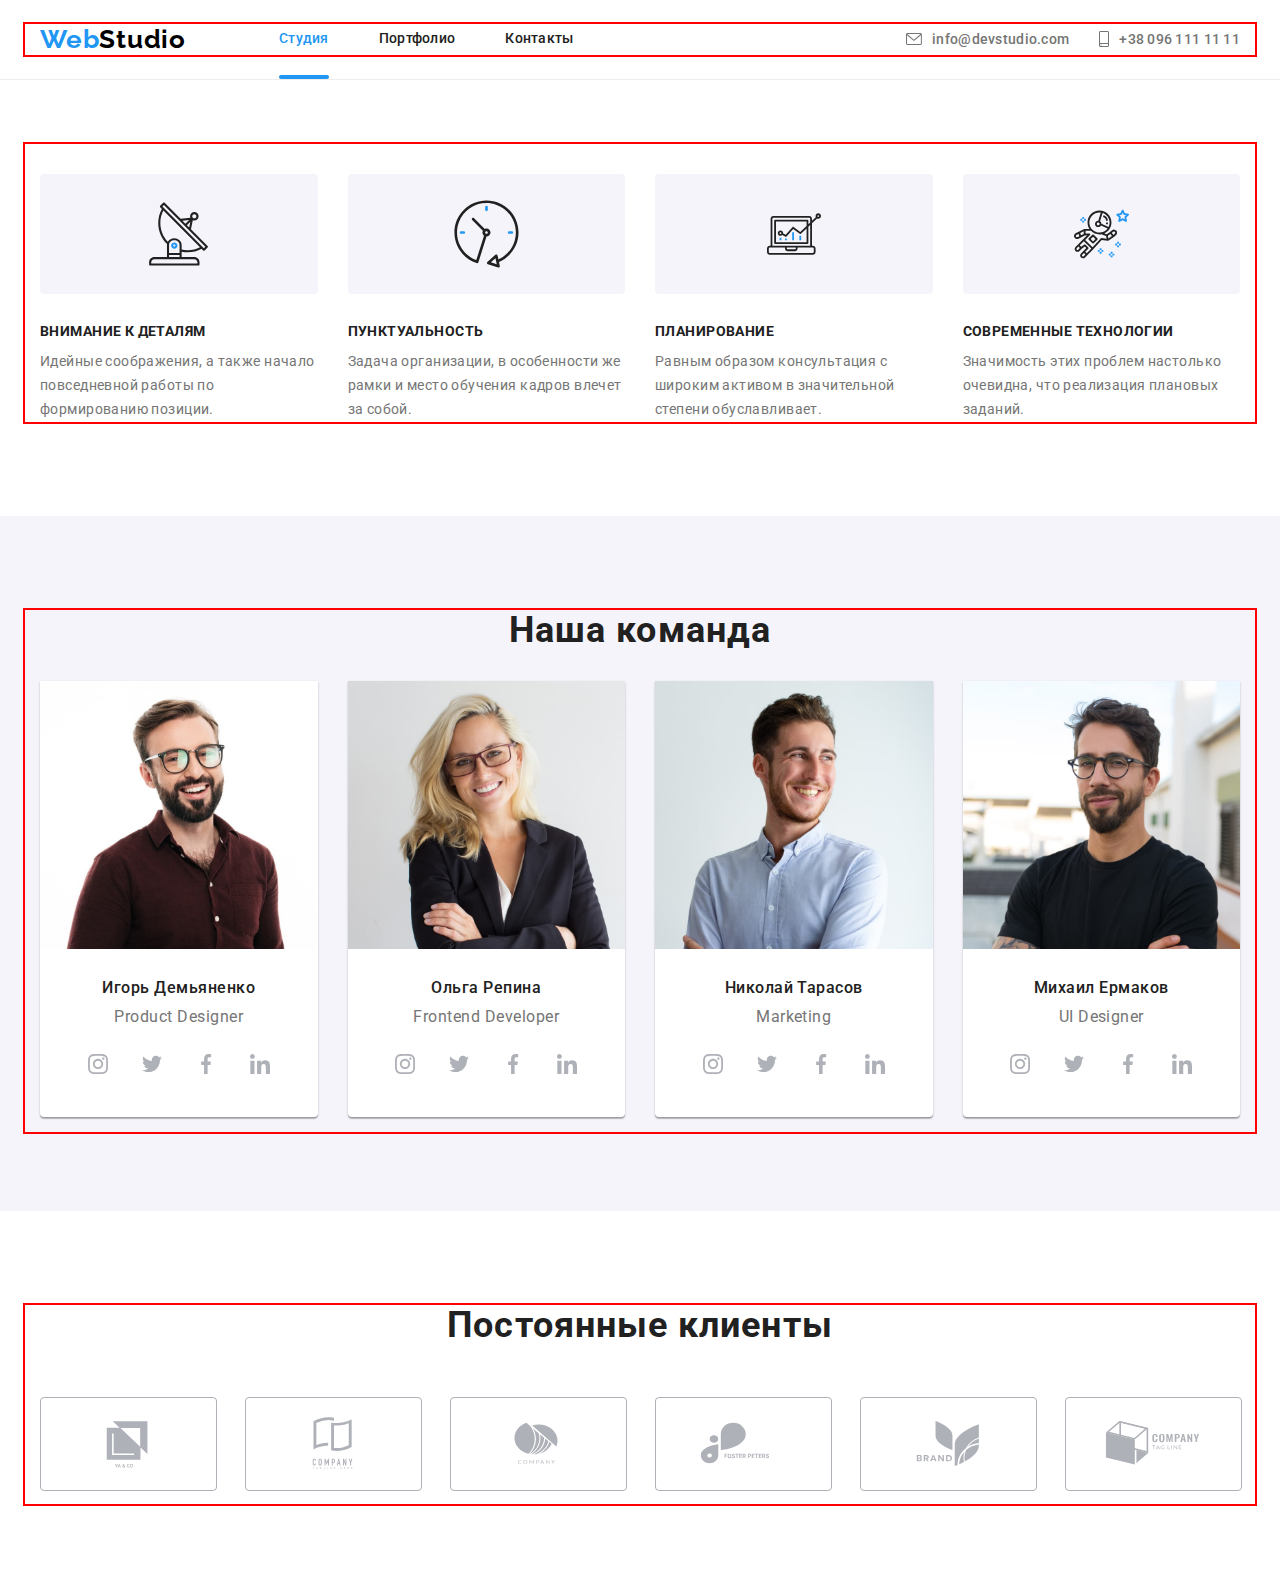
==== index.html @ 5319d410 "portfolio" ====
<!DOCTYPE html>
<html lang="ru">
  <head>
    <meta charset="UTF-8" />
    <meta http-equiv="X-UA-Compatible" content="IE=edge" />
    <meta name="viewport" content="width=device-width, initial-scale=1.0" />
    <title>WebStudio</title>
    <link rel="preconnect" href="https://fonts.googleapis.com" />
    <link rel="preconnect" href="https://fonts.gstatic.com" crossorigin />
    <link
      href="https://fonts.googleapis.com/css2?family=Roboto:wght@400;500;700;900&display=swap"
      rel="stylesheet"
    />
    <link
      href="https://fonts.googleapis.com/css2?family=Raleway:wght@700&display=swap"
      rel="stylesheet"
    />
    <link
      rel="stylesheet"
      href="https://cdnjs.cloudflare.com/ajax/libs/modern-normalize/1.1.0/modern-normalize.min.css"
      integrity="sha512-wpPYUAdjBVSE4KJnH1VR1HeZfpl1ub8YT/NKx4PuQ5NmX2tKuGu6U/JRp5y+Y8XG2tV+wKQpNHVUX03MfMFn9Q=="
      crossorigin="anonymous"
      referrerpolicy="no-referrer"
    />
    <link rel="stylesheet" href="./css/main.min.css" />
  </head>
  <body>
    <!-- - - - - - - - - - H E A D E R - - - - - - - - - - -->
    <header class="page-header">
      <div class="container page-header__wrap">
        <a href="" class="link logo page-header__logo">
          Web<span class="page-header__logo--second-color">Studio</span>
        </a>
        <button class="page-header__button" type="button">Open</button>

        <nav class="navigation">
          <ul class="list navigation__list">
            <li class="navigation__list-item">
              <a class="link navigation__link link--current" href="#">Студия</a>
            </li>
            <li class="navigation__list-item">
              <a class="link navigation__link" href="./portfolio.html"
                >Портфолио</a
              >
            </li>
            <li class="navigation__list-item">
              <a class="link navigation__link" href="">Контакты</a>
            </li>
          </ul>
        </nav>

        <ul class="list contact__list">
          <li class="contact__item">
            <a class="link contact__link" href="mailto:info@devstudio.com">
              <svg class="contact__icon" width="16" height="12">
                <use href="./images/icons.svg#envelope-hover"></use>
              </svg>
              info@devstudio.com</a
            >
          </li>
          <li class="contact__item">
            <a class="link contact__link" href="tel:+380961111111">
              <svg class="contact__icon" width="10" height="16">
                <use href="./images/icons.svg#smartphone"></use>
              </svg>
              +38 096 111 11 11</a
            >
          </li>
        </ul>
      </div>
    </header>

    <main>
      <!-- Герой -->

      <!-- <section class="section hero">
        <div class="container">
          <h1 class="hero__tittle">
            Эффективные решения <br />
            для вашего бизнеса
          </h1>
          <button class="hero__button" type="button" data-modal-open>
            Заказать услугу
          </button>
        </div>
      </section> -->

      <!-- - - - - - - - - - M A I N  C O N T E N T - - - - - - - - -->

      <!-- Ценности -->
      <section class="section values">
        <div class="container">
          <h2 class="visually-hidden">Наши ценности</h2>
          <ul class="list values__list">
            <li class="values__item">
              <div class="values__icon-container">
                <svg width="63" height="70">
                  <use href="./images/icons.svg#antenna"></use>
                </svg>
              </div>
              <h3 class="values__item-tittle">Внимание к деталям</h3>
              <p class="values__text">
                Идейные соображения, а также начало повседневной работы по
                формированию позиции.
              </p>
            </li>
            <li class="values__item">
              <div class="values__icon-container">
                <svg width="67" height="70">
                  <use href="./images/icons.svg#clock"></use>
                </svg>
              </div>
              <h3 class="values__item-tittle">Пунктуальность</h3>
              <p class="values__text">
                Задача организации, в особенности же рамки и место обучения
                кадров влечет за собой.
              </p>
            </li>
            <li class="values__item">
              <div class="values__icon-container">
                <svg width="70" height="54">
                  <use href="./images/icons.svg#diagram"></use>
                </svg>
              </div>
              <h3 class="values__item-tittle">Планирование</h3>
              <p class="values__text">
                Равным образом консультация с широким активом в значительной
                степени обуславливает.
              </p>
            </li>
            <li class="values__item">
              <div class="values__icon-container">
                <svg width="55" height="60">
                  <use href="./images/icons.svg#astronaut"></use>
                </svg>
              </div>
              <h3 class="values__item-tittle">Современные технологии</h3>
              <p class="values__text">
                Значимость этих проблем настолько очевидна, что реализация
                плановых заданий.
              </p>
            </li>
          </ul>
        </div>
      </section>

      <!-- Чем мы занимаемся  -->
      <!-- <section class="section about">
        <div class="container">
          <h2 class="tittle about__tittle">Чем мы занимаемся</h2>
          <ul class="list about__list">
            <li class="about__item">
              <div class="about__thumb">
                <img
                  class="about__img"
                  src="./images/img1.jpg"
                  alt="человек пишет код"
                  width="370"
                  height="294"
                />
                <div class="about__tittle-wrap">
                  <h3 class="about__item-tittle">Десктопные приложения</h3>
                </div>
              </div>
            </li>
            <li class="about__item">
              <div class="about__thumb">
                <img
                  class="about__img"
                  src="./images/img2.jpg"
                  alt="работают над интерфейсом"
                  width="370"
                  height="294"
                />
                <div class="about__tittle-wrap">
                  <h3 class="about__item-tittle">Мобильные приложения</h3>
                </div>
              </div>
            </li>
            <li class="about__item">
              <div class="about__thumb">
                <img
                  class="about__img"
                  src="./images/img3.jpg"
                  alt="изображение палитры цветов"
                  width="370"
                  height="294"
                />
                <div class="about__tittle-wrap">
                  <h3 class="about__item-tittle">Дизайнерские решения</h3>
                </div>
              </div>
            </li>
          </ul>
        </div>
      </section> -->

      <!-- Наша команда -->
      <section class="section team">
        <div class="container">
          <h2 class="tittle team__tittle">Наша команда</h2>
          <ul class="list team__list">
            <li class="team__item">
              <img
                class="team__img img"
                src="./images/img4.jpg"
                alt="фотография мужчины"
                width="270"
                height="260"
              />
              <div class="team__meta-wrap">
                <h3 class="team__item-tittle">Игорь Демьяненко</h3>
                <p class="team__item-text" lang="en">Product Designer</p>
                <ul class="list social-list">
                  <li class="social-list__item">
                    <a href="#" class="social-list__link">
                      <svg
                        class="social-list__team-icon"
                        width="20"
                        height="20"
                      >
                        <use href="./images/icons.svg#instagram"></use>
                      </svg>
                    </a>
                  </li>
                  <li class="social-list__item">
                    <a href="#" class="social-list__link">
                      <svg
                        class="social-list__team-icon"
                        width="20"
                        height="20"
                      >
                        <use href="./images/icons.svg#twitter"></use>
                      </svg>
                    </a>
                  </li>
                  <li class="social-list__item">
                    <a href="#" class="social-list__link">
                      <svg
                        class="social-list__team-icon"
                        width="20"
                        height="20"
                      >
                        <use href="./images/icons.svg#facebook"></use>
                      </svg>
                    </a>
                  </li>
                  <li class="social-list__item">
                    <a href="#" class="social-list__link">
                      <svg
                        class="social-list__team-icon"
                        width="20"
                        height="20"
                      >
                        <use href="./images/icons.svg#linkedin"></use>
                      </svg>
                    </a>
                  </li>
                </ul>
              </div>
            </li>
            <li class="team__item">
              <img
                class="team__img img"
                src="./images/img5.jpg"
                alt="фотография женщины"
                width="270"
                height="260"
              />
              <div class="team__meta-wrap">
                <h3 class="team__item-tittle">Ольга Репина</h3>
                <p class="team__item-text" lang="en">Frontend Developer</p>
                <ul class="list social-list">
                  <li class="social-list__item">
                    <a href="#" class="social-list__link">
                      <svg
                        class="social-list__team-icon"
                        width="20"
                        height="20"
                      >
                        <use href="./images/icons.svg#instagram"></use>
                      </svg>
                    </a>
                  </li>
                  <li class="social-list__item">
                    <a href="#" class="social-list__link">
                      <svg
                        class="social-list__team-icon"
                        width="20"
                        height="20"
                      >
                        <use href="./images/icons.svg#twitter"></use>
                      </svg>
                    </a>
                  </li>
                  <li class="social-list__item">
                    <a href="#" class="social-list__link">
                      <svg
                        class="social-list__team-icon"
                        width="20"
                        height="20"
                      >
                        <use href="./images/icons.svg#facebook"></use>
                      </svg>
                    </a>
                  </li>
                  <li class="social-list__item">
                    <a href="#" class="social-list__link">
                      <svg
                        class="social-list__team-icon"
                        width="20"
                        height="20"
                      >
                        <use href="./images/icons.svg#linkedin"></use>
                      </svg>
                    </a>
                  </li>
                </ul>
              </div>
            </li>
            <li class="team__item">
              <img
                class="team__img img"
                src="./images/img6.jpg"
                alt="фотография мужчины"
                width="270"
                height="260"
              />
              <div class="team__meta-wrap">
                <h3 class="team__item-tittle">Николай Тарасов</h3>
                <p class="team__item-text" lang="en">Marketing</p>
                <ul class="list social-list">
                  <li class="social-list__item">
                    <a href="#" class="social-list__link">
                      <svg
                        class="social-list__team-icon"
                        width="20"
                        height="20"
                      >
                        <use href="./images/icons.svg#instagram"></use>
                      </svg>
                    </a>
                  </li>
                  <li class="social-list__item">
                    <a href="#" class="social-list__link">
                      <svg
                        class="social-list__team-icon"
                        width="20"
                        height="20"
                      >
                        <use href="./images/icons.svg#twitter"></use>
                      </svg>
                    </a>
                  </li>
                  <li class="social-list__item">
                    <a href="#" class="social-list__link">
                      <svg
                        class="social-list__team-icon"
                        width="20"
                        height="20"
                      >
                        <use href="./images/icons.svg#facebook"></use>
                      </svg>
                    </a>
                  </li>
                  <li class="social-list__item">
                    <a href="#" class="social-list__link">
                      <svg
                        class="social-list__team-icon"
                        width="20"
                        height="20"
                      >
                        <use href="./images/icons.svg#linkedin"></use>
                      </svg>
                    </a>
                  </li>
                </ul>
              </div>
            </li>
            <li class="team__item">
              <img
                class="team__img img"
                src="./images/img7.jpg"
                alt="фотография мужчины"
                width="270"
                height="260"
              />
              <div class="team__meta-wrap">
                <h3 class="team__item-tittle">Михаил Ермаков</h3>
                <p class="team__item-text" lang="en">UI Designer</p>
                <ul class="list social-list">
                  <li class="social-list__item">
                    <a href="#" class="social-list__link">
                      <svg
                        class="social-list__team-icon"
                        width="20"
                        height="20"
                      >
                        <use href="./images/icons.svg#instagram"></use>
                      </svg>
                    </a>
                  </li>
                  <li class="social-list__item">
                    <a href="#" class="social-list__link">
                      <svg
                        class="social-list__team-icon"
                        width="20"
                        height="20"
                      >
                        <use href="./images/icons.svg#twitter"></use>
                      </svg>
                    </a>
                  </li>
                  <li class="social-list__item">
                    <a href="#" class="social-list__link">
                      <svg
                        class="social-list__team-icon"
                        width="20"
                        height="20"
                      >
                        <use href="./images/icons.svg#facebook"></use>
                      </svg>
                    </a>
                  </li>
                  <li class="social-list__item">
                    <a href="#" class="social-list__link">
                      <svg
                        class="social-list__team-icon"
                        width="20"
                        height="20"
                      >
                        <use href="./images/icons.svg#linkedin"></use>
                      </svg>
                    </a>
                  </li>
                </ul>
              </div>
            </li>
          </ul>
        </div>
      </section>

      <!-- Наши клиенты  -->
      <section class="section clients">
        <div class="container">
          <h2 class="tittle clients__tittle">Постоянные клиенты</h2>
          <ul class="list clients__list">
            <li class="clients__item">
              <a href="#" class="clients__link">
                <svg width="106" height="60">
                  <use href="./images/icons.svg#client1"></use>
                </svg>
              </a>
            </li>
            <li class="clients__item">
              <a href="#" class="clients__link">
                <svg width="106" height="60">
                  <use href="./images/icons.svg#client2"></use>
                </svg>
              </a>
            </li>
            <li class="clients__item">
              <a href="#" class="clients__link">
                <svg width="106" height="60">
                  <use href="./images/icons.svg#client3"></use>
                </svg>
              </a>
            </li>
            <li class="clients__item">
              <a href="#" class="clients__link">
                <svg width="106" height="60">
                  <use href="./images/icons.svg#client4"></use>
                </svg>
              </a>
            </li>
            <li class="clients__item">
              <a href="#" class="clients__link">
                <svg width="106" height="60">
                  <use href="./images/icons.svg#client5"></use>
                </svg>
              </a>
            </li>
            <li class="clients__item">
              <a href="#" class="clients__link">
                <svg width="106" height="60">
                  <use href="./images/icons.svg#client6"></use>
                </svg>
              </a>
            </li>
          </ul>
        </div>
      </section>
    </main>
    <!-- - - - - - - - - - F O O T E R - - - - - - - - - - -->
    <!-- <footer class="page-footer">
      <div class="container address-social__wrap">
        <div>
          <a class="link logo page-footer__logo" href="">
            Web<span class="page-footer__logo--second-color">Studio</span></a
          >
          <address class="address">
            <ul class="list">
              <li class="address__map address__item">
                <a
                  class="link address__link"
                  href="https://goo.gl/maps/CRVdqRHMDYzXewq58"
                  target="_blank"
                  rel="noopener noreferrer"
                >
                  г. Киев, пр-т Леси Украинки, 26</a
                >
              </li>
              <li class="address__contact address__item">
                <a class="link address__link" href="mailto:info@devstudio.com"
                  >info@devstudio.com</a
                >
              </li>
              <li class="address__contact address__item">
                <a class="link address__link" href="tel:+380961111111"
                  >+38 096 111 11 11</a
                >
              </li>
            </ul>
          </address>
        </div>

        <div class="social social__wrap">
          <h2 class="social__tittle">присоединяйтесь</h2>
          <ul class="list social-list">
            <li class="social-list__item">
              <a
                href="#"
                class="social-list__link social__link--footer-bg-color"
              >
                <svg class="social-list__footer-icon" width="20" height="20">
                  <use href="./images/icons.svg#instagram"></use>
                </svg>
              </a>
            </li>
            <li class="social-list__item">
              <a
                href="#"
                class="social-list__link social__link--footer-bg-color"
              >
                <svg class="social-list__footer-icon" width="20" height="20">
                  <use href="./images/icons.svg#twitter"></use>
                </svg>
              </a>
            </li>
            <li class="social-list__item">
              <a
                href="#"
                class="social-list__link social__link--footer-bg-color"
              >
                <svg class="social-list__footer-icon" width="20" height="20">
                  <use href="./images/icons.svg#facebook"></use>
                </svg>
              </a>
            </li>
            <li class="social-list__item">
              <a
                href="#"
                class="social-list__link social__link--footer-bg-color"
              >
                <svg class="social-list__footer-icon" width="20" height="20">
                  <use href="./images/icons.svg#linkedin"></use>
                </svg>
              </a>
            </li>
          </ul>
        </div>
        <div class="newsletter">
          <p class="newsletter__text">Подпишитесь на рассылку</p>
          <form action="#">
            <div class="newsletter__wrap">
              <input
                type="text"
                class="newsletter__input"
                name="footer-email"
                placeholder="E-mail"
              />
              <div class="newsletter__link-container">
                <a href="" class="link newsletter__link">
                  Подписаться
                  <svg class="newsletter__icon" width="24" height="24">
                    <use href="./images/icons.svg#icon-send"></use>
                  </svg>
                </a>
              </div>
            </div>
          </form>
        </div>
      </div>
    </footer> -->

    <!-- - - - - - - - - M O D A L - - - - - - - -->

    <div class="backdrop is-hidden" data-modal>
      <div class="modal">
        <button type="button" class="modal__close-button" data-modal-close>
          <svg class="modal__close-icon" width="11" height="11">
            <use href="./images/icons.svg#button-modal"></use>
          </svg>
        </button>
        <p class="modal__tittle">Оставьте свои данные, мы вам перезвоним</p>
        <form action="#">
          <div class="modal__field-wrap">
            <label for="user-name" class="modal__label">Имя</label>
            <div class="modal__input-wrap">
              <input
                type="text"
                class="modal__input"
                name="user-name"
                id="user-name"
                autofocus
              />
              <svg class="modal__input-icon" width="12" height="12">
                <use href="./images/icons.svg#modal-person"></use>
              </svg>
            </div>
          </div>
          <div class="modal__field-wrap">
            <label for="user-tel" class="modal__label">Телефон</label>
            <div class="modal__input-wrap">
              <input
                type="tel"
                class="modal__input"
                name="user-tel"
                id="user-tel"
                required
              />
              <svg class="modal__input-icon" width="13" height="13">
                <use href="./images/icons.svg#modal-tel"></use>
              </svg>
            </div>
          </div>
          <div class="modal__field-wrap">
            <label for="user-email" class="modal__label">Почта</label>
            <div class="modal__input-wrap">
              <input
                type="email"
                class="modal__input"
                name="user-email"
                id="user-email"
                required
              />
              <svg class="modal__input-icon" width="15" height="12">
                <use href="./images/icons.svg#modal-email"></use>
              </svg>
            </div>
          </div>
          <label for="comments" class="modal__label">Комментарий</label>
          <textarea
            name="comments"
            class="modal__comments"
            placeholder="Введите текст"
            id="comments"
          ></textarea>
          <div class="modal__checkbox-wrap">
            <input
              type="checkbox"
              class="modal__checkbox visually-hidden"
              name="policy"
              id="policy"
            />
            <label for="policy" class="modal__checkbox-text">
              <span class="modal__custom-checkbox">
                <svg class="modal__custom-icon" width="11" height="8">
                  <use href="./images/icons.svg#Vector-2-1"></use>
                </svg>
              </span>
              Соглашаюсь с рассылкой и принимаю&nbsp;
              <a href="" class="modal__policy-link"> Условия договора </a>
            </label>
          </div>
          <button type="submit" class="modal__submit-button">Отправить</button>
        </form>
      </div>
    </div>
    <script src="./js/modal.js"></script>
  </body>
</html>
---- css/main.min.css ----
:root{--title-text-color: #212121;--main-text-color: #757575;--second-text-color: #ffffff;--accent-color: #2196f3}h1,h2,h3,h4,h5,h6,p{margin:0}ul{margin:0;padding:0}body{margin:0;padding:0;color:var(--main-text-color);font-family:"Roboto", sans-serif}.container{padding:0px 15px;margin:0 auto;width:100%;outline:2px solid red}@media screen and (min-width: 480px){.container{width:480px}}@media screen and (min-width: 768px){.container{width:768px}}@media screen and (min-width: 1200px){.container{width:1200px}}.list{list-style:none}.link{text-decoration:none}.section{padding:60px 0}@media screen and (min-width: 1200px){.section{padding:94px 0}}.img{display:block;max-width:100%;height:auto}.visually-hidden{position:absolute;width:1px;height:1px;margin:-1px;border:0;padding:0;white-space:nowrap;clip-path:inset(100%);clip:rect(0 0 0 0);overflow:hidden}.page-header{border-bottom:1px solid #ececec;padding-top:24px;padding-bottom:24px}@media screen and (min-width: 768px){.page-header__logo{margin-right:88px}}@media screen and (min-width: 1200px){.page-header__logo{margin-right:93px}}.page-header__logo--second-color{color:#000000}.navigation{display:none}@media screen and (min-width: 768px){.navigation{display:block}}.navigation__list{display:flex}.page-header__wrap{display:flex;align-items:center;justify-content:space-between}.navigation__link{display:flex;font-style:normal;font-weight:500;font-size:14px;line-height:1.14;letter-spacing:0.02em;color:var(--title-text-color);transition-property:color;transition-duration:250ms;transition-timing-function:cubic-bezier(0.4, 0, 0.2, 1)}.navigation__link:hover,.navigation__link:focus{color:var(--accent-color)}.link--current{position:relative;color:var(--accent-color)}.link--current::after{position:absolute;display:inline-block;content:"";width:100%;height:4px;top:44px;background-color:var(--accent-color);border-radius:2px}.navigation__list-item{margin-right:50px}.navigation__list-item:last-child{margin-right:0}.navigation__list-item:last-child:focus{color:var(--accent-color)}.contact__list{display:none;margin-left:auto}@media screen and (min-width: 768px){.contact__list{display:block}}@media screen and (min-width: 1200px){.contact__list{display:flex}}.contact__link{display:flex;align-items:center;font-style:normal;font-weight:500;font-size:14px;line-height:1.4;letter-spacing:0.02em;color:var(--main-text-color);fill:var(--main-text-color);transition-property:color, fill;transition-duration:250ms;transition-timing-function:cubic-bezier(0.4, 0, 0.2, 1)}.contact__link:hover,.contact__link:focus{fill:var(--accent-color);color:var(--accent-color)}@media screen and (min-width: 768px) and (max-width: 1199px){.contact__item:not(:last-child){margin-bottom:12px}}@media screen and (min-width: 1200px){.contact__item:not(:last-child){margin-right:30px}}.contact__icon{margin-right:10px}@media screen and (min-width: 768px){.page-header__button{display:none}}.hero{height:600px;max-width:1600px;margin:auto;background-image:linear-gradient(0deg, rgba(0,0,0,0.2), rgba(0,0,0,0.2)),url(../images/background.jpg);background-color:#c4c4c4;background-repeat:no-repeat;background-position:center;background-size:cover;padding-top:200px;padding-bottom:200px}.hero__tittle{font-weight:900;font-size:44px;line-height:1.36;text-align:center;letter-spacing:0.06em;text-transform:uppercase;color:var(--second-text-color)}.hero__button{display:block;margin:30px auto 0;padding:10px 32px;min-width:200px;font-family:inherit;font-weight:700;font-size:16px;line-height:1.87;align-items:center;text-align:center;letter-spacing:0.06em;background:#2196f3;color:var(--second-text-color);cursor:pointer;border-radius:4px;border-color:transparent}@media screen and (min-width: 768px){.values__list{margin-top:-30px;margin-left:-30px;display:flex;flex-wrap:wrap}}@media screen and (max-width: 767px){.values__item:not(:last-child){margin-bottom:30px}}@media screen and (min-width: 768px){.values__item{margin-top:30px;margin-left:30px;flex-basis:calc(100% / 2 - 30px)}}@media screen and (min-width: 1200px){.values__item{flex-basis:calc(100% / 4 - 30px)}}.values__icon-container{display:flex;justify-content:center;align-items:center;width:100%;height:120px;margin-bottom:30px;background-color:#f5f4fa;border-radius:4px}.values__item-tittle{margin-bottom:10px;font-weight:700;font-size:14px;line-height:1.14;letter-spacing:0.03em;text-transform:uppercase;color:var(--title-text-color)}.values__text{font-size:14px;line-height:1.71;letter-spacing:0.03em;color:var(--main-text-color)}.about__img{display:block}.about__tittle{margin:0 auto 50px}.about__list{display:flex}.about__list .about__item+.about__item{margin-left:30px}.about__thumb{position:relative}.about__tittle-wrap{position:absolute;width:370px;height:70px;bottom:0;background-color:rgba(47,48,58,0.8)}.about__item-tittle{margin:27px auto;font-weight:700;font-size:14px;line-height:1.14;text-align:center;letter-spacing:0.03em;text-transform:uppercase;color:#ffffff}.team{background:#f5f4fa}.team__tittle{margin:0 auto 30px}@media screen and (min-width: 768px){.team__list{display:flex;flex-wrap:wrap;margin:-15px}}.team__item{border-bottom:1px solid transparent;border-radius:0 0 4px 4px;background:#ffffff;box-shadow:0px 1px 3px rgba(0,0,0,0.12),0px 1px 1px rgba(0,0,0,0.14),0px 2px 1px rgba(0,0,0,0.2)}.team__item img{width:100%}@media screen and (max-width: 767px){.team__item:not(:last-child){margin-bottom:30px}}@media screen and (min-width: 768px){.team__item{flex-basis:calc(100% / 2 - 30px);margin:15px}}@media screen and (min-width: 1200px){.team__item{flex-basis:calc(100% / 4 - 30px)}}.team__img{display:block}.team__item-tittle{margin-bottom:10px;font-weight:500;font-size:16px;line-height:1.18;text-align:center;letter-spacing:0.03em;color:var(--title-text-color)}.team__meta-wrap{padding-top:30px;padding-bottom:30px}.team__item-text{margin-bottom:16px;font-size:16px;line-height:1.18;text-align:center;letter-spacing:0.03em;color:var(--main-text-color)}.social-list__link:hover,.social-list__link:focus{background-color:var(--accent-color);fill:#ffffff}.social-list__team-icon{fill:#afb1b8}.social-list__link:hover .social-list__team-icon,.social-list__link:focus .social-list__team-icon{fill:#ffffff}.clients__tittle{margin:0 auto 50px}.clients__list{display:flex;flex-wrap:wrap;margin:-15px}.clients__item{flex-basis:calc(100% / 2 - 30px);height:92px;margin:15px}@media screen and (min-width: 768px){.clients__item{flex-basis:calc(100% / 3 - 30px)}}@media screen and (min-width: 1200px){.clients__item{flex-basis:calc(100% / 6 - 30px)}}.clients__link{display:flex;justify-content:center;align-items:center;width:100%;height:100%;border:1px solid #afb1b8;border-radius:4px;fill:#afb1b8;transition-property:fill, border-color;transition-duration:250ms;transition-timing-function:cubic-bezier(0.4, 0, 0.2, 1)}.clients__link:hover,.clients__link:focus{border-color:var(--accent-color);fill:var(--accent-color)}.page-footer{padding:60px 0;height:252px;background-color:#2f303a}.page-footer__logo{margin-bottom:30px}.page-footer__logo--second-color{color:var(--second-text-color)}.address{font-style:normal}.address-social__wrap{display:flex;align-items:baseline}.address__link{color:inherit}.address__map{font-weight:normal;font-size:14px;line-height:1.71;letter-spacing:0.03em;color:var(--second-text-color)}.address__contact{font-weight:normal;font-size:14px;line-height:1.71;letter-spacing:0.03em;color:rgba(255,255,255,0.6)}.address__item:not(:last-child){margin-bottom:9px}.social__wrap{margin-left:70px;margin-right:93px}.social__tittle{margin-bottom:20px;font-weight:700;font-size:14px;line-height:1.14;letter-spacing:0.03em;text-transform:uppercase;color:var(--second-text-color)}.social-list__link:hover,.social-list__link:focus{background-color:var(--accent-color)}.social__link--footer-bg-color{background-color:rgba(255,255,255,0.1)}.social-list__footer-icon{fill:#ffffff}.newsletter__text{margin-bottom:20px;font-weight:700;font-size:14px;line-height:1.14;letter-spacing:0.03em;text-transform:uppercase;color:var(--second-text-color)}.newsletter__wrap{display:flex}.newsletter__input{width:358px;height:50px;padding-left:16px;color:var(--second-text-color);border:1px solid rgba(255,255,255,0.3);filter:drop-shadow(0px 4px 4px rgba(0,0,0,0.15));border-radius:4px;background-color:transparent;outline:none}.newsletter__input:focus{border-color:var(--accent-color)}.newsletter__input:focus::placeholder{font-size:16px;line-height:1.25;color:rgba(255,255,255,0.6)}.newsletter__link{display:flex;align-items:center;width:200px;height:50px;padding:10px 28px;margin-left:12px;transition:transform 250ms cubic-bezier(0.4, 0, 0.2, 1);font-weight:bold;font-size:16px;line-height:1.87px;letter-spacing:0.06em;color:var(--second-text-color);background:var(--accent-color);border-radius:4px;border-color:transparent;cursor:pointer}.newsletter__link:hover,.newsletter__link:focus{box-shadow:0px 4px 4px rgba(0,0,0,0.15);border-color:var(--accent-color)}.newsletter__icon{fill:#ffffff;margin-left:10px}.backdrop{position:fixed;top:0;left:0;min-width:100%;min-height:100%;background-color:rgba(0,0,0,0.2);transition:opacity 250ms cubic-bezier(0.4, 0, 0.2, 1),visibility 250ms cubic-bezier(0.4, 0, 0.2, 1)}.modal{position:absolute;left:50%;top:50%;width:528px;min-height:581px;padding:40px;background-color:#ffffff;box-shadow:0px 1px 3px rgba(0,0,0,0.12),0px 1px 1px rgba(0,0,0,0.14),0px 2px 1px rgba(0,0,0,0.2);border-radius:4px;transition:transform 250ms cubic-bezier(0.4, 0, 0.2, 1);transform:translate(-50%, -50%)}.is-hidden{visibility:hidden;opacity:0;pointer-events:none}.backdrop.is-hidden .modal{transform:scale(-0.5);transition:transform 250ms cubic-bezier(0.4, 0, 0.2, 1)}.modal__close-button{position:absolute;top:8px;right:8px;display:flex;align-items:center;justify-content:center;width:30px;height:30px;border:1px solid rgba(0,0,0,0.1);border-radius:50%;background-color:transparent;cursor:pointer;transition-property:fill;transition-duration:250ms;transition-timing-function:cubic-bezier(0.4, 0, 0.2, 1)}.modal__close-button:hover .modal__close-icon,.modal__close-button:focus .modal__close-icon{fill:var(--accent-color)}.modal__tittle{margin-bottom:12px;font-weight:700;font-size:20px;line-height:1.15;text-align:center;letter-spacing:0.03em;color:var(--title-text-color)}.modal__field-wrap{margin-bottom:10px}.modal__input{width:100%;height:40px;padding:0 10px 0 42px;border:1px solid rgba(33,33,33,0.2);border-radius:4px;font-size:12px;line-height:1.16;letter-spacing:0.01em;color:var(--main-text-color);outline:none;transition:border-color 250ms cubic-bezier(0.4, 0, 0.2, 1)}.modal__input:focus{border-color:var(--accent-color)}.modal__input:focus+.modal__input-icon{fill:var(--accent-color)}.modal__input-wrap{position:relative}.modal__label{display:block;margin-bottom:4px;font-size:12px;line-height:1.16;letter-spacing:0.01em;color:var(--main-text-color)}.modal__input-icon{position:absolute;display:block;top:50%;left:15px;transform:translateY(-50%);transition:fill 250ms cubic-bezier(0.4, 0, 0.2, 1)}.modal__comments{height:120px;width:100%;margin-bottom:10px;padding:12px 16px;border:1px solid rgba(33,33,33,0.2);border-radius:4px;resize:none;outline:none;transition:border-color 250ms cubic-bezier(0.4, 0, 0.2, 1)}.modal__comments:focus{border-color:var(--accent-color)}.modal__comments::placeholder{font-size:12px;line-height:1.16;letter-spacing:0.01em;color:rgba(117,117,117,0.5)}.modal__checkbox-wrap{display:flex;align-items:center;justify-content:center}.modal__checkbox:focus+.modal__checkbox-text .modal__custom-checkbox{border-color:var(--accent-color)}.modal__custom-checkbox{display:flex;align-items:center;justify-content:center;margin-right:8px;width:16px;height:15px;border:2px solid var(--title-text-color);border-radius:2px}.modal__custom-icon{fill:var(--second-text-color)}.modal__checkbox-text{display:flex;align-items:center;justify-content:center;font-size:14px;line-height:1.71px;letter-spacing:0.03em;color:var(--main-text-color)}.modal__checkbox:checked+.modal__checkbox-text .modal__custom-checkbox{background-color:var(--accent-color);border:none}.modal__policy-link{cursor:pointer;color:var(--accent-color)}.modal__submit-button{display:block;width:200px;height:50px;padding:0 10px;margin:30px auto 0;font-weight:700;font-size:16px;line-height:1.87;text-align:center;letter-spacing:0.06em;color:var(--second-text-color);background:var(--accent-color);border-color:transparent;cursor:pointer;border-radius:4px;transition:background-color 250ms cubic-bezier(0.4, 0, 0.2, 1),box-shadow 250ms cubic-bezier(0.4, 0, 0.2, 1)}.modal__submit-button:hover,.modal__submit-button:focus{box-shadow:0px 4px 4px rgba(0,0,0,0.15)}.filter{display:flex;justify-content:center}.filter .filter__item+.filter__item{margin-left:8px}.filter__position{margin-bottom:50px}.filter__button{padding:6px 22px;font-family:inherit;font-weight:500;font-size:16px;line-height:1.62;text-align:center;letter-spacing:0.03em;background-color:#f5f4fa;cursor:pointer;border:transparent;border-radius:4px;transition-property:color, background-color, box-shadow;transition-duration:250ms;transition-timing-function:cubic-bezier(0.4, 0, 0.2, 1)}.filter__button:hover,.filter__button:focus{color:#ffffff;background-color:var(--accent-color);box-shadow:0px 3px 1px rgba(0,0,0,0.1),0px 1px 2px rgba(0,0,0,0.08),0px 2px 2px rgba(0,0,0,0.12)}@media screen and (min-width: 768px){.portfolio{display:flex;flex-wrap:wrap;margin:-15px}}.portfolio__link{display:block;transition-property:box-shadow;transition-duration:250ms;transition-timing-function:cubic-bezier(0.4, 0, 0.2, 1)}.portfolio__link:hover,.portfolio__link:focus{box-shadow:0px 1px 1px rgba(0,0,0,0.12),0px 4px 4px rgba(0,0,0,0.06),1px 4px 6px rgba(0,0,0,0.16)}@media screen and (max-width: 767px){.portfolio__link img{width:100%}}@media screen and (min-width: 768px){.portfolio__link{display:flex;flex-direction:column;height:100%}}.portfolio__thumb{position:relative;overflow:hidden}@media screen and (min-width: 768px){.portfolio__thumb{flex-grow:1}}.portfolio__item{display:flex;justify-content:center}@media screen and (max-width: 767px){.portfolio__item:not(:last-child){margin-bottom:30px}}@media screen and (min-width: 768px){.portfolio__item{flex-basis:calc(100% / 2 - 30px);margin:15px}}@media screen and (min-width: 1200px){.portfolio__item{flex-basis:calc(100% / 3 - 30px)}}.portfolio__overlay{position:absolute;padding:63px 24px;width:370px;height:294px;top:0;left:0;background-color:rgba(33,150,243,0.9);font-size:18px;line-height:1.56;letter-spacing:0.03em;color:#ffffff;transition-property:opacity, transform;transition-duration:250ms;transition-timing-function:cubic-bezier(0.4, 0, 0.2, 1);transform:translateY(100%);opacity:0}.portfolio__link:hover .portfolio__overlay,.portfolio__link:focus .portfolio__overlay{transform:translateY(0);opacity:1;transition:transform 250ms cubic-bezier(0.4, 0, 0.2, 1)}.portfolio__img{display:block}.portfolio__tittle{margin-bottom:4px;font-weight:700;font-size:18px;line-height:2;letter-spacing:0.06em;color:var(--title-text-color)}.portfolio__text{font-size:16px;line-height:1.87;letter-spacing:0.03em;color:var(--main-text-color)}.portfolio__meta{padding:20px 24px;width:100%;border-right:1px solid #eeeeee;border-bottom:1px solid #eeeeee;border-left:1px solid #eeeeee}.logo{display:block;font-family:Raleway;font-style:normal;font-weight:700;font-size:26px;line-height:1.19;letter-spacing:0.03em;color:var(--accent-color)}.tittle{display:block;font-weight:700;font-size:28px;line-height:33px;text-align:center;letter-spacing:0.03em;color:var(--title-text-color)}@media screen and (min-width: 1200px){.tittle{font-size:36px;line-height:1.16}}.social-list{display:flex;justify-content:center}.social-list__item{width:44px;height:44px}.social-list__item+.social-list__item{margin-left:10px}.social-list__link{display:flex;justify-content:center;align-items:center;width:100%;height:100%;border-radius:50%;transition-property:background-color, color;transition-duration:250ms;transition-timing-function:cubic-bezier(0.4, 0, 0.2, 1)}
/*# sourceMappingURL=main.min.css.map */
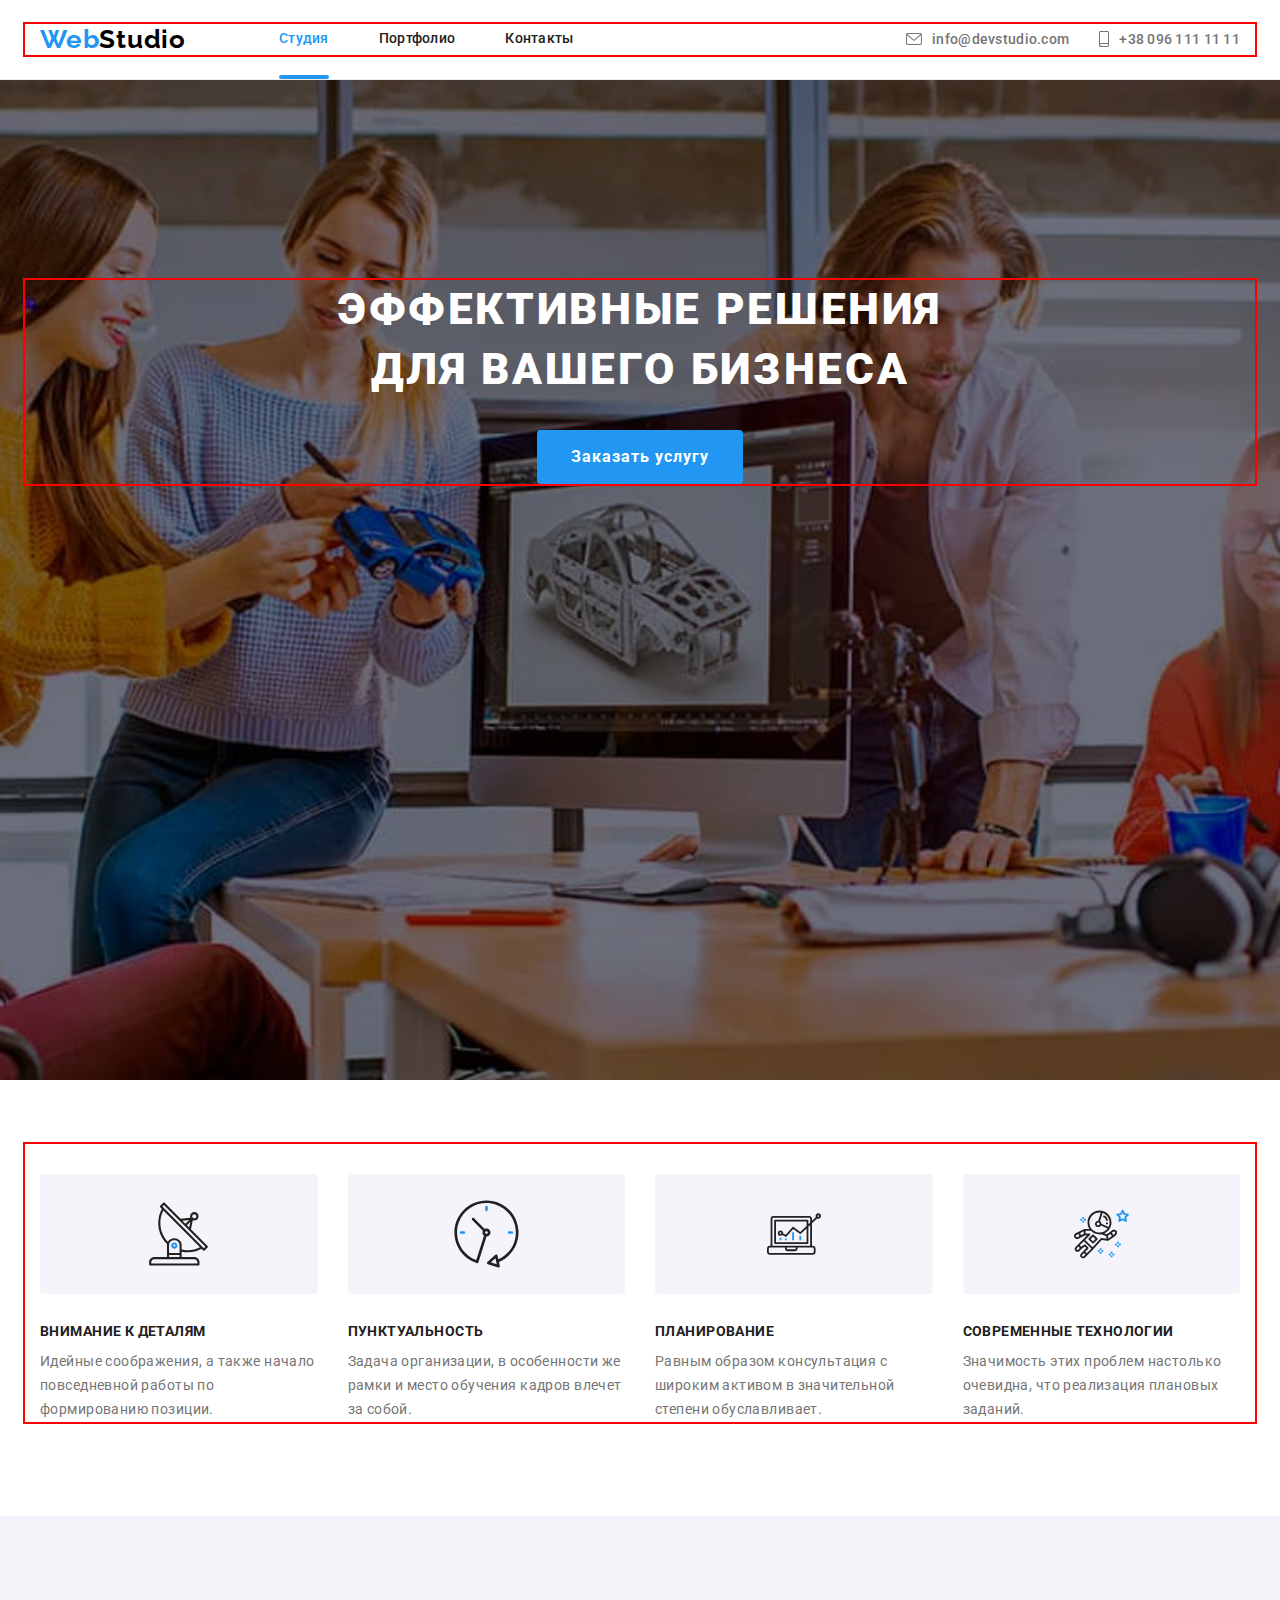
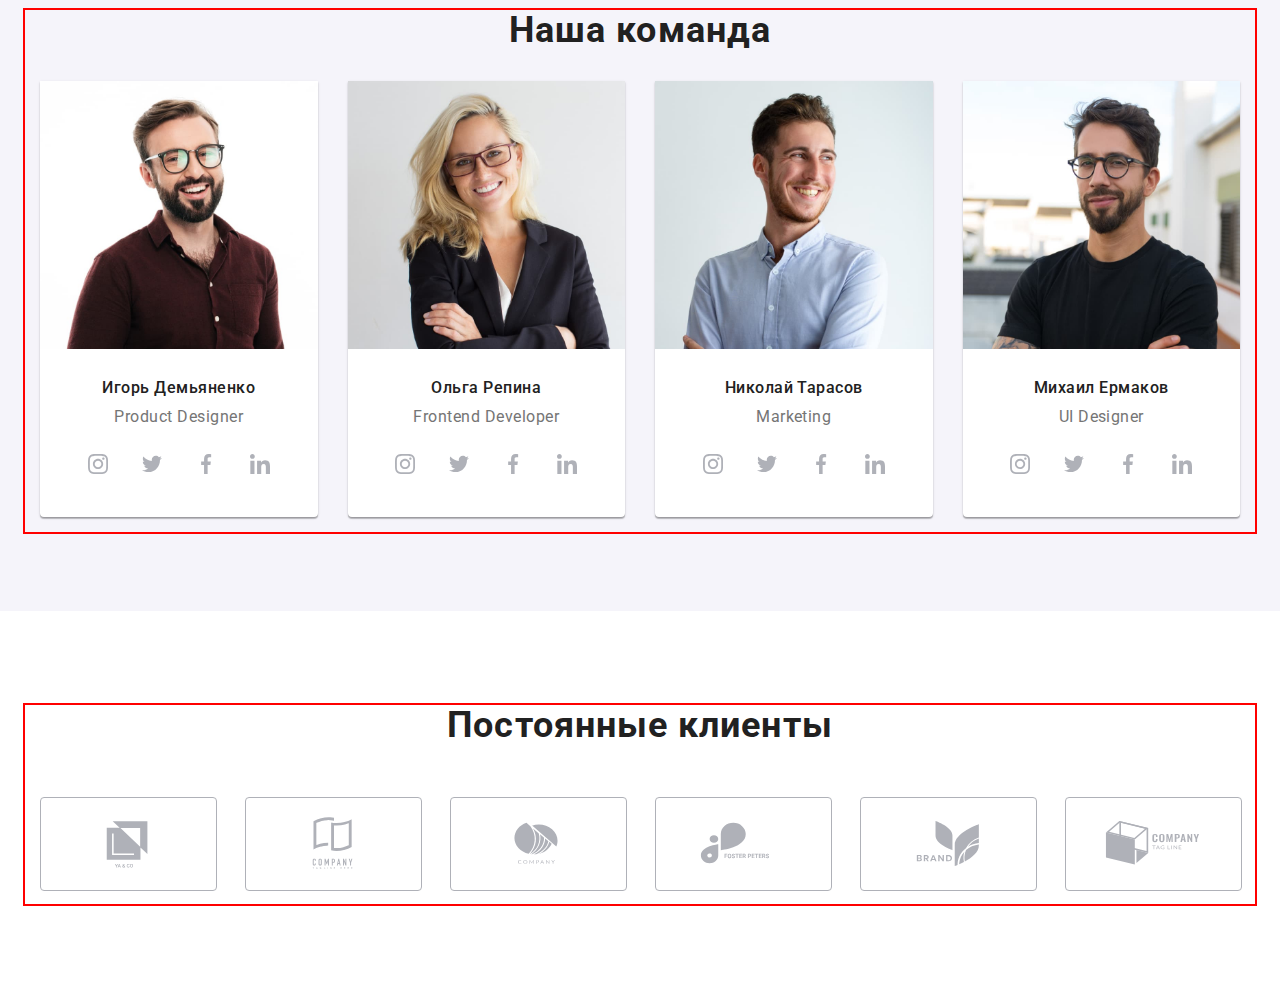
==== commit bdc4b19e: "test" ====
--- a/index.html
+++ b/index.html
@@ -73,7 +73,7 @@
     <main>
       <!-- Герой -->
 
-      <!-- <section class="section hero">
+      <section class="section hero">
         <div class="container">
           <h1 class="hero__tittle">
             Эффективные решения <br />
@@ -83,7 +83,7 @@
             Заказать услугу
           </button>
         </div>
-      </section> -->
+      </section>
 
       <!-- - - - - - - - - - M A I N  C O N T E N T - - - - - - - - -->
 
--- a/css/main.min.css
+++ b/css/main.min.css
@@ -1,2 +1,2 @@
-:root{--title-text-color: #212121;--main-text-color: #757575;--second-text-color: #ffffff;--accent-color: #2196f3}h1,h2,h3,h4,h5,h6,p{margin:0}ul{margin:0;padding:0}body{margin:0;padding:0;color:var(--main-text-color);font-family:"Roboto", sans-serif}.container{padding:0px 15px;margin:0 auto;width:100%;outline:2px solid red}@media screen and (min-width: 480px){.container{width:480px}}@media screen and (min-width: 768px){.container{width:768px}}@media screen and (min-width: 1200px){.container{width:1200px}}.list{list-style:none}.link{text-decoration:none}.section{padding:60px 0}@media screen and (min-width: 1200px){.section{padding:94px 0}}.img{display:block;max-width:100%;height:auto}.visually-hidden{position:absolute;width:1px;height:1px;margin:-1px;border:0;padding:0;white-space:nowrap;clip-path:inset(100%);clip:rect(0 0 0 0);overflow:hidden}.page-header{border-bottom:1px solid #ececec;padding-top:24px;padding-bottom:24px}@media screen and (min-width: 768px){.page-header__logo{margin-right:88px}}@media screen and (min-width: 1200px){.page-header__logo{margin-right:93px}}.page-header__logo--second-color{color:#000000}.navigation{display:none}@media screen and (min-width: 768px){.navigation{display:block}}.navigation__list{display:flex}.page-header__wrap{display:flex;align-items:center;justify-content:space-between}.navigation__link{display:flex;font-style:normal;font-weight:500;font-size:14px;line-height:1.14;letter-spacing:0.02em;color:var(--title-text-color);transition-property:color;transition-duration:250ms;transition-timing-function:cubic-bezier(0.4, 0, 0.2, 1)}.navigation__link:hover,.navigation__link:focus{color:var(--accent-color)}.link--current{position:relative;color:var(--accent-color)}.link--current::after{position:absolute;display:inline-block;content:"";width:100%;height:4px;top:44px;background-color:var(--accent-color);border-radius:2px}.navigation__list-item{margin-right:50px}.navigation__list-item:last-child{margin-right:0}.navigation__list-item:last-child:focus{color:var(--accent-color)}.contact__list{display:none;margin-left:auto}@media screen and (min-width: 768px){.contact__list{display:block}}@media screen and (min-width: 1200px){.contact__list{display:flex}}.contact__link{display:flex;align-items:center;font-style:normal;font-weight:500;font-size:14px;line-height:1.4;letter-spacing:0.02em;color:var(--main-text-color);fill:var(--main-text-color);transition-property:color, fill;transition-duration:250ms;transition-timing-function:cubic-bezier(0.4, 0, 0.2, 1)}.contact__link:hover,.contact__link:focus{fill:var(--accent-color);color:var(--accent-color)}@media screen and (min-width: 768px) and (max-width: 1199px){.contact__item:not(:last-child){margin-bottom:12px}}@media screen and (min-width: 1200px){.contact__item:not(:last-child){margin-right:30px}}.contact__icon{margin-right:10px}@media screen and (min-width: 768px){.page-header__button{display:none}}.hero{height:600px;max-width:1600px;margin:auto;background-image:linear-gradient(0deg, rgba(0,0,0,0.2), rgba(0,0,0,0.2)),url(../images/background.jpg);background-color:#c4c4c4;background-repeat:no-repeat;background-position:center;background-size:cover;padding-top:200px;padding-bottom:200px}.hero__tittle{font-weight:900;font-size:44px;line-height:1.36;text-align:center;letter-spacing:0.06em;text-transform:uppercase;color:var(--second-text-color)}.hero__button{display:block;margin:30px auto 0;padding:10px 32px;min-width:200px;font-family:inherit;font-weight:700;font-size:16px;line-height:1.87;align-items:center;text-align:center;letter-spacing:0.06em;background:#2196f3;color:var(--second-text-color);cursor:pointer;border-radius:4px;border-color:transparent}@media screen and (min-width: 768px){.values__list{margin-top:-30px;margin-left:-30px;display:flex;flex-wrap:wrap}}@media screen and (max-width: 767px){.values__item:not(:last-child){margin-bottom:30px}}@media screen and (min-width: 768px){.values__item{margin-top:30px;margin-left:30px;flex-basis:calc(100% / 2 - 30px)}}@media screen and (min-width: 1200px){.values__item{flex-basis:calc(100% / 4 - 30px)}}.values__icon-container{display:flex;justify-content:center;align-items:center;width:100%;height:120px;margin-bottom:30px;background-color:#f5f4fa;border-radius:4px}.values__item-tittle{margin-bottom:10px;font-weight:700;font-size:14px;line-height:1.14;letter-spacing:0.03em;text-transform:uppercase;color:var(--title-text-color)}.values__text{font-size:14px;line-height:1.71;letter-spacing:0.03em;color:var(--main-text-color)}.about__img{display:block}.about__tittle{margin:0 auto 50px}.about__list{display:flex}.about__list .about__item+.about__item{margin-left:30px}.about__thumb{position:relative}.about__tittle-wrap{position:absolute;width:370px;height:70px;bottom:0;background-color:rgba(47,48,58,0.8)}.about__item-tittle{margin:27px auto;font-weight:700;font-size:14px;line-height:1.14;text-align:center;letter-spacing:0.03em;text-transform:uppercase;color:#ffffff}.team{background:#f5f4fa}.team__tittle{margin:0 auto 30px}@media screen and (min-width: 768px){.team__list{display:flex;flex-wrap:wrap;margin:-15px}}.team__item{border-bottom:1px solid transparent;border-radius:0 0 4px 4px;background:#ffffff;box-shadow:0px 1px 3px rgba(0,0,0,0.12),0px 1px 1px rgba(0,0,0,0.14),0px 2px 1px rgba(0,0,0,0.2)}.team__item img{width:100%}@media screen and (max-width: 767px){.team__item:not(:last-child){margin-bottom:30px}}@media screen and (min-width: 768px){.team__item{flex-basis:calc(100% / 2 - 30px);margin:15px}}@media screen and (min-width: 1200px){.team__item{flex-basis:calc(100% / 4 - 30px)}}.team__img{display:block}.team__item-tittle{margin-bottom:10px;font-weight:500;font-size:16px;line-height:1.18;text-align:center;letter-spacing:0.03em;color:var(--title-text-color)}.team__meta-wrap{padding-top:30px;padding-bottom:30px}.team__item-text{margin-bottom:16px;font-size:16px;line-height:1.18;text-align:center;letter-spacing:0.03em;color:var(--main-text-color)}.social-list__link:hover,.social-list__link:focus{background-color:var(--accent-color);fill:#ffffff}.social-list__team-icon{fill:#afb1b8}.social-list__link:hover .social-list__team-icon,.social-list__link:focus .social-list__team-icon{fill:#ffffff}.clients__tittle{margin:0 auto 50px}.clients__list{display:flex;flex-wrap:wrap;margin:-15px}.clients__item{flex-basis:calc(100% / 2 - 30px);height:92px;margin:15px}@media screen and (min-width: 768px){.clients__item{flex-basis:calc(100% / 3 - 30px)}}@media screen and (min-width: 1200px){.clients__item{flex-basis:calc(100% / 6 - 30px)}}.clients__link{display:flex;justify-content:center;align-items:center;width:100%;height:100%;border:1px solid #afb1b8;border-radius:4px;fill:#afb1b8;transition-property:fill, border-color;transition-duration:250ms;transition-timing-function:cubic-bezier(0.4, 0, 0.2, 1)}.clients__link:hover,.clients__link:focus{border-color:var(--accent-color);fill:var(--accent-color)}.page-footer{padding:60px 0;height:252px;background-color:#2f303a}.page-footer__logo{margin-bottom:30px}.page-footer__logo--second-color{color:var(--second-text-color)}.address{font-style:normal}.address-social__wrap{display:flex;align-items:baseline}.address__link{color:inherit}.address__map{font-weight:normal;font-size:14px;line-height:1.71;letter-spacing:0.03em;color:var(--second-text-color)}.address__contact{font-weight:normal;font-size:14px;line-height:1.71;letter-spacing:0.03em;color:rgba(255,255,255,0.6)}.address__item:not(:last-child){margin-bottom:9px}.social__wrap{margin-left:70px;margin-right:93px}.social__tittle{margin-bottom:20px;font-weight:700;font-size:14px;line-height:1.14;letter-spacing:0.03em;text-transform:uppercase;color:var(--second-text-color)}.social-list__link:hover,.social-list__link:focus{background-color:var(--accent-color)}.social__link--footer-bg-color{background-color:rgba(255,255,255,0.1)}.social-list__footer-icon{fill:#ffffff}.newsletter__text{margin-bottom:20px;font-weight:700;font-size:14px;line-height:1.14;letter-spacing:0.03em;text-transform:uppercase;color:var(--second-text-color)}.newsletter__wrap{display:flex}.newsletter__input{width:358px;height:50px;padding-left:16px;color:var(--second-text-color);border:1px solid rgba(255,255,255,0.3);filter:drop-shadow(0px 4px 4px rgba(0,0,0,0.15));border-radius:4px;background-color:transparent;outline:none}.newsletter__input:focus{border-color:var(--accent-color)}.newsletter__input:focus::placeholder{font-size:16px;line-height:1.25;color:rgba(255,255,255,0.6)}.newsletter__link{display:flex;align-items:center;width:200px;height:50px;padding:10px 28px;margin-left:12px;transition:transform 250ms cubic-bezier(0.4, 0, 0.2, 1);font-weight:bold;font-size:16px;line-height:1.87px;letter-spacing:0.06em;color:var(--second-text-color);background:var(--accent-color);border-radius:4px;border-color:transparent;cursor:pointer}.newsletter__link:hover,.newsletter__link:focus{box-shadow:0px 4px 4px rgba(0,0,0,0.15);border-color:var(--accent-color)}.newsletter__icon{fill:#ffffff;margin-left:10px}.backdrop{position:fixed;top:0;left:0;min-width:100%;min-height:100%;background-color:rgba(0,0,0,0.2);transition:opacity 250ms cubic-bezier(0.4, 0, 0.2, 1),visibility 250ms cubic-bezier(0.4, 0, 0.2, 1)}.modal{position:absolute;left:50%;top:50%;width:528px;min-height:581px;padding:40px;background-color:#ffffff;box-shadow:0px 1px 3px rgba(0,0,0,0.12),0px 1px 1px rgba(0,0,0,0.14),0px 2px 1px rgba(0,0,0,0.2);border-radius:4px;transition:transform 250ms cubic-bezier(0.4, 0, 0.2, 1);transform:translate(-50%, -50%)}.is-hidden{visibility:hidden;opacity:0;pointer-events:none}.backdrop.is-hidden .modal{transform:scale(-0.5);transition:transform 250ms cubic-bezier(0.4, 0, 0.2, 1)}.modal__close-button{position:absolute;top:8px;right:8px;display:flex;align-items:center;justify-content:center;width:30px;height:30px;border:1px solid rgba(0,0,0,0.1);border-radius:50%;background-color:transparent;cursor:pointer;transition-property:fill;transition-duration:250ms;transition-timing-function:cubic-bezier(0.4, 0, 0.2, 1)}.modal__close-button:hover .modal__close-icon,.modal__close-button:focus .modal__close-icon{fill:var(--accent-color)}.modal__tittle{margin-bottom:12px;font-weight:700;font-size:20px;line-height:1.15;text-align:center;letter-spacing:0.03em;color:var(--title-text-color)}.modal__field-wrap{margin-bottom:10px}.modal__input{width:100%;height:40px;padding:0 10px 0 42px;border:1px solid rgba(33,33,33,0.2);border-radius:4px;font-size:12px;line-height:1.16;letter-spacing:0.01em;color:var(--main-text-color);outline:none;transition:border-color 250ms cubic-bezier(0.4, 0, 0.2, 1)}.modal__input:focus{border-color:var(--accent-color)}.modal__input:focus+.modal__input-icon{fill:var(--accent-color)}.modal__input-wrap{position:relative}.modal__label{display:block;margin-bottom:4px;font-size:12px;line-height:1.16;letter-spacing:0.01em;color:var(--main-text-color)}.modal__input-icon{position:absolute;display:block;top:50%;left:15px;transform:translateY(-50%);transition:fill 250ms cubic-bezier(0.4, 0, 0.2, 1)}.modal__comments{height:120px;width:100%;margin-bottom:10px;padding:12px 16px;border:1px solid rgba(33,33,33,0.2);border-radius:4px;resize:none;outline:none;transition:border-color 250ms cubic-bezier(0.4, 0, 0.2, 1)}.modal__comments:focus{border-color:var(--accent-color)}.modal__comments::placeholder{font-size:12px;line-height:1.16;letter-spacing:0.01em;color:rgba(117,117,117,0.5)}.modal__checkbox-wrap{display:flex;align-items:center;justify-content:center}.modal__checkbox:focus+.modal__checkbox-text .modal__custom-checkbox{border-color:var(--accent-color)}.modal__custom-checkbox{display:flex;align-items:center;justify-content:center;margin-right:8px;width:16px;height:15px;border:2px solid var(--title-text-color);border-radius:2px}.modal__custom-icon{fill:var(--second-text-color)}.modal__checkbox-text{display:flex;align-items:center;justify-content:center;font-size:14px;line-height:1.71px;letter-spacing:0.03em;color:var(--main-text-color)}.modal__checkbox:checked+.modal__checkbox-text .modal__custom-checkbox{background-color:var(--accent-color);border:none}.modal__policy-link{cursor:pointer;color:var(--accent-color)}.modal__submit-button{display:block;width:200px;height:50px;padding:0 10px;margin:30px auto 0;font-weight:700;font-size:16px;line-height:1.87;text-align:center;letter-spacing:0.06em;color:var(--second-text-color);background:var(--accent-color);border-color:transparent;cursor:pointer;border-radius:4px;transition:background-color 250ms cubic-bezier(0.4, 0, 0.2, 1),box-shadow 250ms cubic-bezier(0.4, 0, 0.2, 1)}.modal__submit-button:hover,.modal__submit-button:focus{box-shadow:0px 4px 4px rgba(0,0,0,0.15)}.filter{display:flex;justify-content:center}.filter .filter__item+.filter__item{margin-left:8px}.filter__position{margin-bottom:50px}.filter__button{padding:6px 22px;font-family:inherit;font-weight:500;font-size:16px;line-height:1.62;text-align:center;letter-spacing:0.03em;background-color:#f5f4fa;cursor:pointer;border:transparent;border-radius:4px;transition-property:color, background-color, box-shadow;transition-duration:250ms;transition-timing-function:cubic-bezier(0.4, 0, 0.2, 1)}.filter__button:hover,.filter__button:focus{color:#ffffff;background-color:var(--accent-color);box-shadow:0px 3px 1px rgba(0,0,0,0.1),0px 1px 2px rgba(0,0,0,0.08),0px 2px 2px rgba(0,0,0,0.12)}@media screen and (min-width: 768px){.portfolio{display:flex;flex-wrap:wrap;margin:-15px}}.portfolio__link{display:block;transition-property:box-shadow;transition-duration:250ms;transition-timing-function:cubic-bezier(0.4, 0, 0.2, 1)}.portfolio__link:hover,.portfolio__link:focus{box-shadow:0px 1px 1px rgba(0,0,0,0.12),0px 4px 4px rgba(0,0,0,0.06),1px 4px 6px rgba(0,0,0,0.16)}@media screen and (max-width: 767px){.portfolio__link img{width:100%}}@media screen and (min-width: 768px){.portfolio__link{display:flex;flex-direction:column;height:100%}}.portfolio__thumb{position:relative;overflow:hidden}@media screen and (min-width: 768px){.portfolio__thumb{flex-grow:1}}.portfolio__item{display:flex;justify-content:center}@media screen and (max-width: 767px){.portfolio__item:not(:last-child){margin-bottom:30px}}@media screen and (min-width: 768px){.portfolio__item{flex-basis:calc(100% / 2 - 30px);margin:15px}}@media screen and (min-width: 1200px){.portfolio__item{flex-basis:calc(100% / 3 - 30px)}}.portfolio__overlay{position:absolute;padding:63px 24px;width:370px;height:294px;top:0;left:0;background-color:rgba(33,150,243,0.9);font-size:18px;line-height:1.56;letter-spacing:0.03em;color:#ffffff;transition-property:opacity, transform;transition-duration:250ms;transition-timing-function:cubic-bezier(0.4, 0, 0.2, 1);transform:translateY(100%);opacity:0}.portfolio__link:hover .portfolio__overlay,.portfolio__link:focus .portfolio__overlay{transform:translateY(0);opacity:1;transition:transform 250ms cubic-bezier(0.4, 0, 0.2, 1)}.portfolio__img{display:block}.portfolio__tittle{margin-bottom:4px;font-weight:700;font-size:18px;line-height:2;letter-spacing:0.06em;color:var(--title-text-color)}.portfolio__text{font-size:16px;line-height:1.87;letter-spacing:0.03em;color:var(--main-text-color)}.portfolio__meta{padding:20px 24px;width:100%;border-right:1px solid #eeeeee;border-bottom:1px solid #eeeeee;border-left:1px solid #eeeeee}.logo{display:block;font-family:Raleway;font-style:normal;font-weight:700;font-size:26px;line-height:1.19;letter-spacing:0.03em;color:var(--accent-color)}.tittle{display:block;font-weight:700;font-size:28px;line-height:33px;text-align:center;letter-spacing:0.03em;color:var(--title-text-color)}@media screen and (min-width: 1200px){.tittle{font-size:36px;line-height:1.16}}.social-list{display:flex;justify-content:center}.social-list__item{width:44px;height:44px}.social-list__item+.social-list__item{margin-left:10px}.social-list__link{display:flex;justify-content:center;align-items:center;width:100%;height:100%;border-radius:50%;transition-property:background-color, color;transition-duration:250ms;transition-timing-function:cubic-bezier(0.4, 0, 0.2, 1)}
+:root{--title-text-color: #212121;--main-text-color: #757575;--second-text-color: #ffffff;--accent-color: #2196f3}h1,h2,h3,h4,h5,h6,p{margin:0}ul{margin:0;padding:0}body{margin:0;padding:0;color:var(--main-text-color);font-family:"Roboto", sans-serif}.container{padding:0px 15px;margin:0 auto;width:100%;outline:2px solid red}@media screen and (min-width: 480px){.container{width:480px}}@media screen and (min-width: 768px){.container{width:768px}}@media screen and (min-width: 1200px){.container{width:1200px}}.list{list-style:none}.link{text-decoration:none}.section{padding:60px 0}@media screen and (min-width: 1200px){.section{padding:94px 0}}.img{display:block;max-width:100%;height:auto}.visually-hidden{position:absolute;width:1px;height:1px;margin:-1px;border:0;padding:0;white-space:nowrap;clip-path:inset(100%);clip:rect(0 0 0 0);overflow:hidden}.page-header{border-bottom:1px solid #ececec;padding-top:24px;padding-bottom:24px}@media screen and (min-width: 768px){.page-header__logo{margin-right:88px}}@media screen and (min-width: 1200px){.page-header__logo{margin-right:93px}}.page-header__logo--second-color{color:#000000}.navigation{display:none}@media screen and (min-width: 768px){.navigation{display:block}}.navigation__list{display:flex}.page-header__wrap{display:flex;align-items:center;justify-content:space-between}.navigation__link{display:flex;font-style:normal;font-weight:500;font-size:14px;line-height:1.14;letter-spacing:0.02em;color:var(--title-text-color);transition-property:color;transition-duration:250ms;transition-timing-function:cubic-bezier(0.4, 0, 0.2, 1)}.navigation__link:hover,.navigation__link:focus{color:var(--accent-color)}.link--current{position:relative;color:var(--accent-color)}.link--current::after{position:absolute;display:inline-block;content:"";width:100%;height:4px;top:44px;background-color:var(--accent-color);border-radius:2px}.navigation__list-item{margin-right:50px}.navigation__list-item:last-child{margin-right:0}.navigation__list-item:last-child:focus{color:var(--accent-color)}.contact__list{display:none;margin-left:auto}@media screen and (min-width: 768px){.contact__list{display:block}}@media screen and (min-width: 1200px){.contact__list{display:flex}}.contact__link{display:flex;align-items:center;font-style:normal;font-weight:500;font-size:14px;line-height:1.4;letter-spacing:0.02em;color:var(--main-text-color);fill:var(--main-text-color);transition-property:color, fill;transition-duration:250ms;transition-timing-function:cubic-bezier(0.4, 0, 0.2, 1)}.contact__link:hover,.contact__link:focus{fill:var(--accent-color);color:var(--accent-color)}@media screen and (min-width: 768px) and (max-width: 1199px){.contact__item:not(:last-child){margin-bottom:12px}}@media screen and (min-width: 1200px){.contact__item:not(:last-child){margin-right:30px}}.contact__icon{margin-right:10px}@media screen and (min-width: 768px){.page-header__button{display:none}}.hero{height:600px;max-width:1600px;margin:auto;background-image:linear-gradient(0deg, rgba(0,0,0,0.2), rgba(0,0,0,0.2)),url(../images/background.jpg);background-color:#c4c4c4;background-repeat:no-repeat;background-position:center;background-size:cover;padding-top:200px;padding-bottom:200px}.hero__tittle{font-weight:900;font-size:44px;line-height:1.36;text-align:center;letter-spacing:0.06em;text-transform:uppercase;color:var(--second-text-color)}.hero__button{display:block;margin:30px auto 0;padding:10px 32px;min-width:200px;font-family:inherit;font-weight:700;font-size:16px;line-height:1.87;align-items:center;text-align:center;letter-spacing:0.06em;background:#2196f3;color:var(--second-text-color);cursor:pointer;border-radius:4px;border-color:transparent}@media screen and (min-width: 768px){.values__list{margin-top:-30px;margin-left:-30px;display:flex;flex-wrap:wrap}}@media screen and (max-width: 767px){.values__item:not(:last-child){margin-bottom:30px}}@media screen and (min-width: 768px){.values__item{margin-top:30px;margin-left:30px;flex-basis:calc(100% / 2 - 30px)}}@media screen and (min-width: 1200px){.values__item{flex-basis:calc(100% / 4 - 30px)}}.values__icon-container{display:flex;justify-content:center;align-items:center;width:100%;height:120px;margin-bottom:30px;background-color:#f5f4fa;border-radius:4px}.values__item-tittle{margin-bottom:10px;font-weight:700;font-size:14px;line-height:1.14;letter-spacing:0.03em;text-transform:uppercase;color:var(--title-text-color)}.values__text{font-size:14px;line-height:1.71;letter-spacing:0.03em;color:var(--main-text-color)}.about__img{display:block}.about__tittle{margin:0 auto 50px}.about__list{display:flex}.about__list .about__item+.about__item{margin-left:30px}.about__thumb{position:relative}.about__tittle-wrap{position:absolute;width:370px;height:70px;bottom:0;background-color:rgba(47,48,58,0.8)}.about__item-tittle{margin:27px auto;font-weight:700;font-size:14px;line-height:1.14;text-align:center;letter-spacing:0.03em;text-transform:uppercase;color:#ffffff}.team{background:#f5f4fa}.team__tittle{margin:0 auto 30px}@media screen and (min-width: 768px){.team__list{display:flex;flex-wrap:wrap;margin:-15px}}.team__item{border-bottom:1px solid transparent;border-radius:0 0 4px 4px;background:#ffffff;box-shadow:0px 1px 3px rgba(0,0,0,0.12),0px 1px 1px rgba(0,0,0,0.14),0px 2px 1px rgba(0,0,0,0.2)}.team__item img{width:100%}@media screen and (max-width: 767px){.team__item:not(:last-child){margin-bottom:30px}}@media screen and (min-width: 768px){.team__item{flex-basis:calc(100% / 2 - 30px);margin:15px}}@media screen and (min-width: 1200px){.team__item{flex-basis:calc(100% / 4 - 30px)}}.team__item-tittle{margin-bottom:10px;font-weight:500;font-size:16px;line-height:1.18;text-align:center;letter-spacing:0.03em;color:var(--title-text-color)}.team__meta-wrap{padding-top:30px;padding-bottom:30px}.team__item-text{margin-bottom:16px;font-size:16px;line-height:1.18;text-align:center;letter-spacing:0.03em;color:var(--main-text-color)}.social-list__link:hover,.social-list__link:focus{background-color:var(--accent-color);fill:#ffffff}.social-list__team-icon{fill:#afb1b8}.social-list__link:hover .social-list__team-icon,.social-list__link:focus .social-list__team-icon{fill:#ffffff}.clients__tittle{margin:0 auto 50px}.clients__list{display:flex;flex-wrap:wrap;margin:-15px}.clients__item{flex-basis:calc(100% / 2 - 30px);height:92px;margin:15px}@media screen and (min-width: 768px){.clients__item{flex-basis:calc(100% / 3 - 30px)}}@media screen and (min-width: 1200px){.clients__item{flex-basis:calc(100% / 6 - 30px)}}.clients__link{display:flex;justify-content:center;align-items:center;width:100%;height:100%;border:1px solid #afb1b8;border-radius:4px;fill:#afb1b8;transition-property:fill, border-color;transition-duration:250ms;transition-timing-function:cubic-bezier(0.4, 0, 0.2, 1)}.clients__link:hover,.clients__link:focus{border-color:var(--accent-color);fill:var(--accent-color)}.page-footer{padding:60px 0;height:252px;background-color:#2f303a}.page-footer__logo{margin-bottom:30px}.page-footer__logo--second-color{color:var(--second-text-color)}.address{font-style:normal}.address-social__wrap{display:flex;align-items:baseline}.address__link{color:inherit}.address__map{font-weight:normal;font-size:14px;line-height:1.71;letter-spacing:0.03em;color:var(--second-text-color)}.address__contact{font-weight:normal;font-size:14px;line-height:1.71;letter-spacing:0.03em;color:rgba(255,255,255,0.6)}.address__item:not(:last-child){margin-bottom:9px}.social__wrap{margin-left:70px;margin-right:93px}.social__tittle{margin-bottom:20px;font-weight:700;font-size:14px;line-height:1.14;letter-spacing:0.03em;text-transform:uppercase;color:var(--second-text-color)}.social-list__link:hover,.social-list__link:focus{background-color:var(--accent-color)}.social__link--footer-bg-color{background-color:rgba(255,255,255,0.1)}.social-list__footer-icon{fill:#ffffff}.newsletter__text{margin-bottom:20px;font-weight:700;font-size:14px;line-height:1.14;letter-spacing:0.03em;text-transform:uppercase;color:var(--second-text-color)}.newsletter__wrap{display:flex}.newsletter__input{width:358px;height:50px;padding-left:16px;color:var(--second-text-color);border:1px solid rgba(255,255,255,0.3);filter:drop-shadow(0px 4px 4px rgba(0,0,0,0.15));border-radius:4px;background-color:transparent;outline:none}.newsletter__input:focus{border-color:var(--accent-color)}.newsletter__input:focus::placeholder{font-size:16px;line-height:1.25;color:rgba(255,255,255,0.6)}.newsletter__link{display:flex;align-items:center;width:200px;height:50px;padding:10px 28px;margin-left:12px;transition:transform 250ms cubic-bezier(0.4, 0, 0.2, 1);font-weight:bold;font-size:16px;line-height:1.87px;letter-spacing:0.06em;color:var(--second-text-color);background:var(--accent-color);border-radius:4px;border-color:transparent;cursor:pointer}.newsletter__link:hover,.newsletter__link:focus{box-shadow:0px 4px 4px rgba(0,0,0,0.15);border-color:var(--accent-color)}.newsletter__icon{fill:#ffffff;margin-left:10px}.backdrop{position:fixed;top:0;left:0;min-width:100%;min-height:100%;background-color:rgba(0,0,0,0.2);transition:opacity 250ms cubic-bezier(0.4, 0, 0.2, 1),visibility 250ms cubic-bezier(0.4, 0, 0.2, 1)}.modal{position:absolute;left:50%;top:50%;width:528px;min-height:581px;padding:40px;background-color:#ffffff;box-shadow:0px 1px 3px rgba(0,0,0,0.12),0px 1px 1px rgba(0,0,0,0.14),0px 2px 1px rgba(0,0,0,0.2);border-radius:4px;transition:transform 250ms cubic-bezier(0.4, 0, 0.2, 1);transform:translate(-50%, -50%)}.is-hidden{visibility:hidden;opacity:0;pointer-events:none}.backdrop.is-hidden .modal{transform:scale(-0.5);transition:transform 250ms cubic-bezier(0.4, 0, 0.2, 1)}.modal__close-button{position:absolute;top:8px;right:8px;display:flex;align-items:center;justify-content:center;width:30px;height:30px;border:1px solid rgba(0,0,0,0.1);border-radius:50%;background-color:transparent;cursor:pointer;transition-property:fill;transition-duration:250ms;transition-timing-function:cubic-bezier(0.4, 0, 0.2, 1)}.modal__close-button:hover .modal__close-icon,.modal__close-button:focus .modal__close-icon{fill:var(--accent-color)}.modal__tittle{margin-bottom:12px;font-weight:700;font-size:20px;line-height:1.15;text-align:center;letter-spacing:0.03em;color:var(--title-text-color)}.modal__field-wrap{margin-bottom:10px}.modal__input{width:100%;height:40px;padding:0 10px 0 42px;border:1px solid rgba(33,33,33,0.2);border-radius:4px;font-size:12px;line-height:1.16;letter-spacing:0.01em;color:var(--main-text-color);outline:none;transition:border-color 250ms cubic-bezier(0.4, 0, 0.2, 1)}.modal__input:focus{border-color:var(--accent-color)}.modal__input:focus+.modal__input-icon{fill:var(--accent-color)}.modal__input-wrap{position:relative}.modal__label{display:block;margin-bottom:4px;font-size:12px;line-height:1.16;letter-spacing:0.01em;color:var(--main-text-color)}.modal__input-icon{position:absolute;display:block;top:50%;left:15px;transform:translateY(-50%);transition:fill 250ms cubic-bezier(0.4, 0, 0.2, 1)}.modal__comments{height:120px;width:100%;margin-bottom:10px;padding:12px 16px;border:1px solid rgba(33,33,33,0.2);border-radius:4px;resize:none;outline:none;transition:border-color 250ms cubic-bezier(0.4, 0, 0.2, 1)}.modal__comments:focus{border-color:var(--accent-color)}.modal__comments::placeholder{font-size:12px;line-height:1.16;letter-spacing:0.01em;color:rgba(117,117,117,0.5)}.modal__checkbox-wrap{display:flex;align-items:center;justify-content:center}.modal__checkbox:focus+.modal__checkbox-text .modal__custom-checkbox{border-color:var(--accent-color)}.modal__custom-checkbox{display:flex;align-items:center;justify-content:center;margin-right:8px;width:16px;height:15px;border:2px solid var(--title-text-color);border-radius:2px}.modal__custom-icon{fill:var(--second-text-color)}.modal__checkbox-text{display:flex;align-items:center;justify-content:center;font-size:14px;line-height:1.71px;letter-spacing:0.03em;color:var(--main-text-color)}.modal__checkbox:checked+.modal__checkbox-text .modal__custom-checkbox{background-color:var(--accent-color);border:none}.modal__policy-link{cursor:pointer;color:var(--accent-color)}.modal__submit-button{display:block;width:200px;height:50px;padding:0 10px;margin:30px auto 0;font-weight:700;font-size:16px;line-height:1.87;text-align:center;letter-spacing:0.06em;color:var(--second-text-color);background:var(--accent-color);border-color:transparent;cursor:pointer;border-radius:4px;transition:background-color 250ms cubic-bezier(0.4, 0, 0.2, 1),box-shadow 250ms cubic-bezier(0.4, 0, 0.2, 1)}.modal__submit-button:hover,.modal__submit-button:focus{box-shadow:0px 4px 4px rgba(0,0,0,0.15)}.filter{display:flex;flex-wrap:wrap;justify-content:start;margin-top:-15px}.filter .filter__item:not(:last-child){margin-right:8px}.filter .filter__item{margin-top:15px}.filter__position{margin-bottom:40px}.filter__button{padding:6px 22px;font-family:inherit;font-weight:500;font-size:16px;line-height:1.62;text-align:center;letter-spacing:0.03em;background-color:#f5f4fa;cursor:pointer;border:transparent;border-radius:4px;transition-property:color, background-color, box-shadow;transition-duration:250ms;transition-timing-function:cubic-bezier(0.4, 0, 0.2, 1)}.filter__button:hover,.filter__button:focus{color:#ffffff;background-color:var(--accent-color);box-shadow:0px 3px 1px rgba(0,0,0,0.1),0px 1px 2px rgba(0,0,0,0.08),0px 2px 2px rgba(0,0,0,0.12)}@media screen and (min-width: 768px){.portfolio{display:flex;flex-wrap:wrap;margin:-15px}}.portfolio__link{display:block;transition-property:box-shadow;transition-duration:250ms;transition-timing-function:cubic-bezier(0.4, 0, 0.2, 1)}.portfolio__link:hover,.portfolio__link:focus{box-shadow:0px 1px 1px rgba(0,0,0,0.12),0px 4px 4px rgba(0,0,0,0.06),1px 4px 6px rgba(0,0,0,0.16)}@media screen and (min-width: 768px){.portfolio__link{display:flex;flex-direction:column;height:100%}}.portfolio__thumb{position:relative;overflow:hidden}@media screen and (min-width: 768px){.portfolio__thumb{flex-grow:1}}.portfolio__item{display:flex;justify-content:center}.portfolio__item img{width:100%}@media screen and (max-width: 767px){.portfolio__item:not(:last-child){margin-bottom:30px}}@media screen and (min-width: 768px){.portfolio__item{flex-basis:calc(100% / 2 - 30px);margin:15px}}@media screen and (min-width: 1200px){.portfolio__item{flex-basis:calc(100% / 3 - 30px)}}.portfolio__overlay{position:absolute;padding:63px 24px;width:370px;height:294px;top:0;left:0;background-color:rgba(33,150,243,0.9);font-size:18px;line-height:1.56;letter-spacing:0.03em;color:#ffffff;transition-property:opacity, transform;transition-duration:250ms;transition-timing-function:cubic-bezier(0.4, 0, 0.2, 1);transform:translateY(100%);opacity:0}.portfolio__link:hover .portfolio__overlay,.portfolio__link:focus .portfolio__overlay{transform:translateY(0);opacity:1;transition:transform 250ms cubic-bezier(0.4, 0, 0.2, 1)}.portfolio__tittle{margin-bottom:4px;font-weight:700;font-size:18px;line-height:2;letter-spacing:0.06em;color:var(--title-text-color)}.portfolio__text{font-size:16px;line-height:1.87;letter-spacing:0.03em;color:var(--main-text-color)}.portfolio__meta{padding:20px 24px;width:100%;border-right:1px solid #eeeeee;border-bottom:1px solid #eeeeee;border-left:1px solid #eeeeee}.logo{display:block;font-family:Raleway;font-style:normal;font-weight:700;font-size:26px;line-height:1.19;letter-spacing:0.03em;color:var(--accent-color)}.tittle{display:block;font-weight:700;font-size:28px;line-height:33px;text-align:center;letter-spacing:0.03em;color:var(--title-text-color)}@media screen and (min-width: 1200px){.tittle{font-size:36px;line-height:1.16}}.social-list{display:flex;justify-content:center}.social-list__item{width:44px;height:44px}.social-list__item+.social-list__item{margin-left:10px}.social-list__link{display:flex;justify-content:center;align-items:center;width:100%;height:100%;border-radius:50%;transition-property:background-color, color;transition-duration:250ms;transition-timing-function:cubic-bezier(0.4, 0, 0.2, 1)}
 /*# sourceMappingURL=main.min.css.map */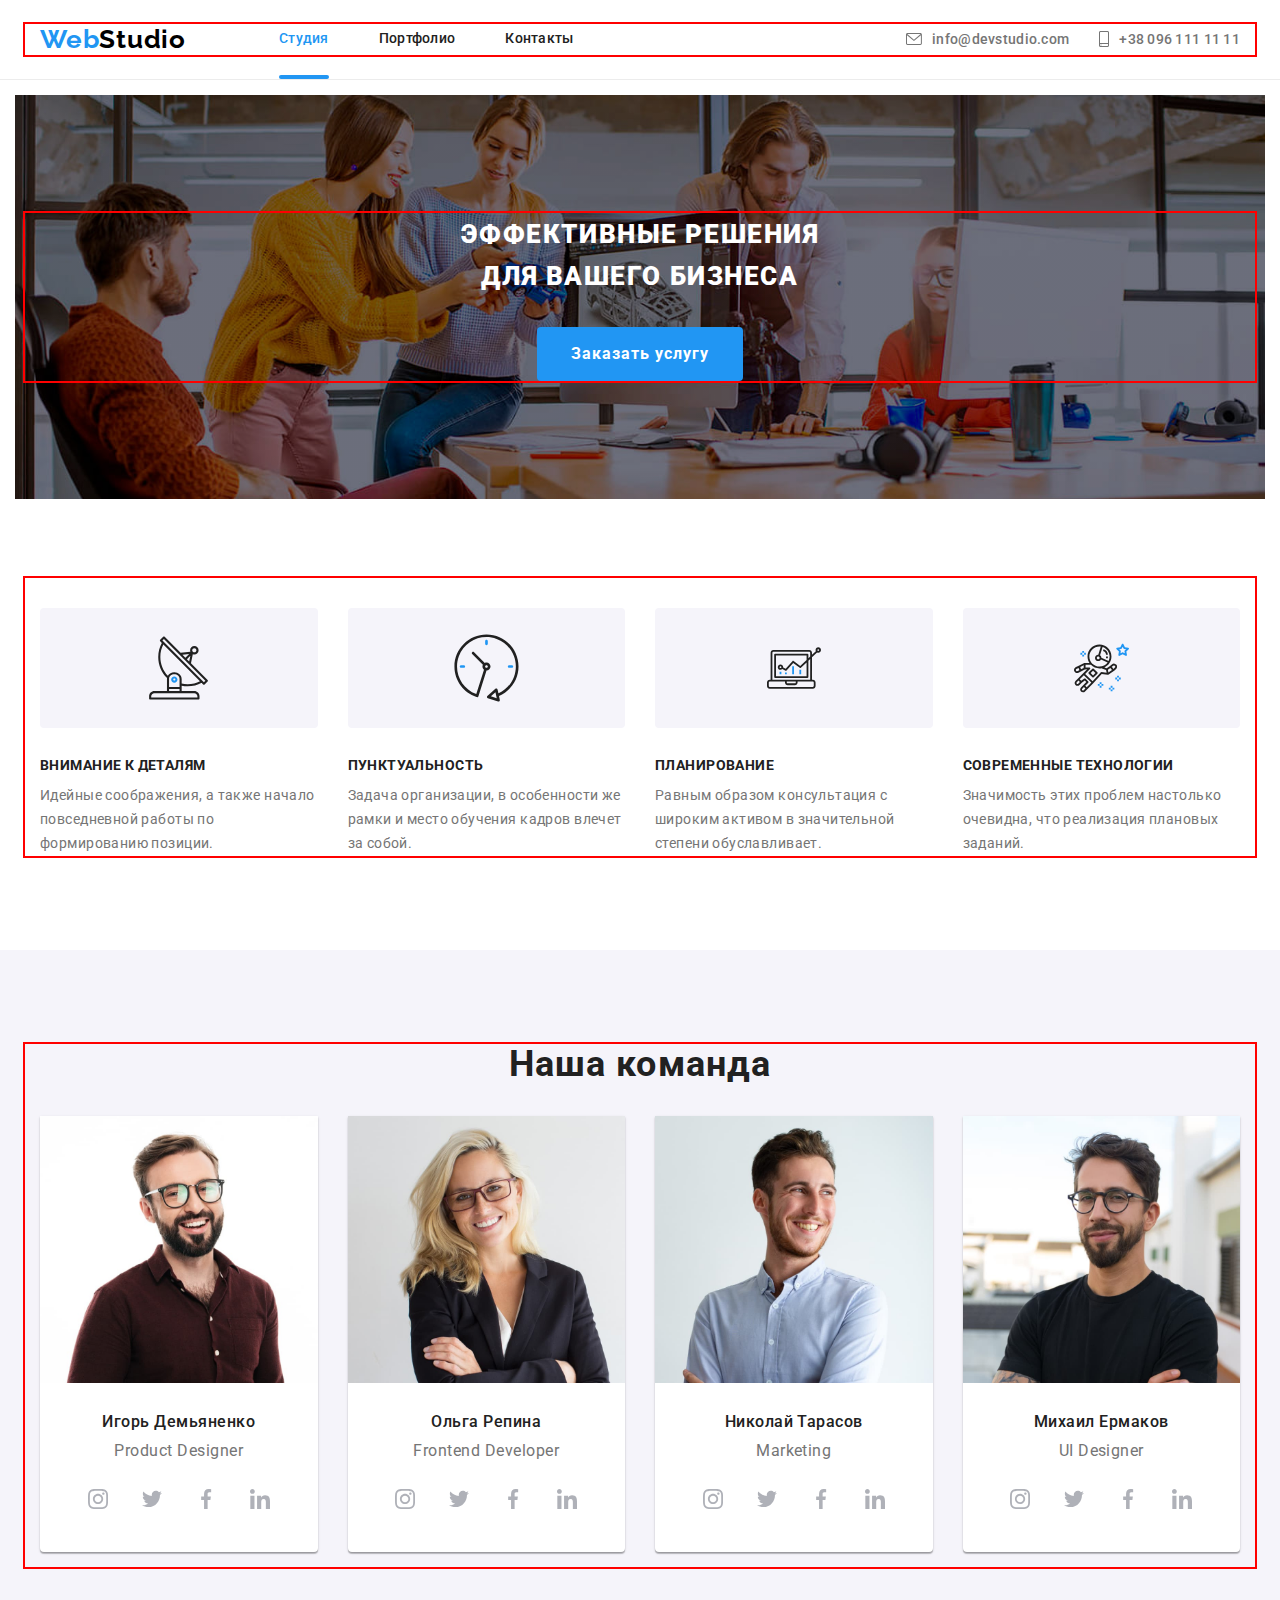
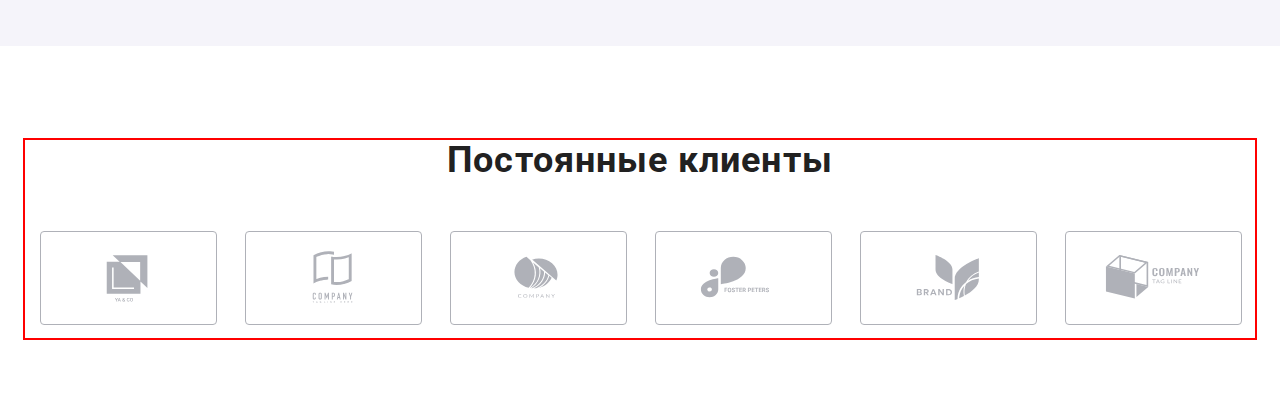
==== commit ab11abdd: "hero-done" ====
--- a/index.html
+++ b/index.html
@@ -31,7 +31,19 @@
         <a href="" class="link logo page-header__logo">
           Web<span class="page-header__logo--second-color">Studio</span>
         </a>
-        <button class="page-header__button" type="button">Open</button>
+        <button class="mobile-menu__open-button" type="button">
+          <svg class="mobile-menu__open-icon" width="24" height="16">
+            <use href="./images/icons.svg#mobile-menu__open-icon"></use>
+          </svg>
+        </button>
+
+        <div class="mobile-menu">
+          <button type="button" class="mobile-menu__close-button">
+            <svg class="mobile-menu__close-icon" width="17" height="17">
+              <use href="./images/icons.svg#button-modal"></use>
+            </svg>
+          </button>
+        </div>
 
         <nav class="navigation">
           <ul class="list navigation__list">
--- a/css/main.min.css
+++ b/css/main.min.css
@@ -1,2 +1,2 @@
-:root{--title-text-color: #212121;--main-text-color: #757575;--second-text-color: #ffffff;--accent-color: #2196f3}h1,h2,h3,h4,h5,h6,p{margin:0}ul{margin:0;padding:0}body{margin:0;padding:0;color:var(--main-text-color);font-family:"Roboto", sans-serif}.container{padding:0px 15px;margin:0 auto;width:100%;outline:2px solid red}@media screen and (min-width: 480px){.container{width:480px}}@media screen and (min-width: 768px){.container{width:768px}}@media screen and (min-width: 1200px){.container{width:1200px}}.list{list-style:none}.link{text-decoration:none}.section{padding:60px 0}@media screen and (min-width: 1200px){.section{padding:94px 0}}.img{display:block;max-width:100%;height:auto}.visually-hidden{position:absolute;width:1px;height:1px;margin:-1px;border:0;padding:0;white-space:nowrap;clip-path:inset(100%);clip:rect(0 0 0 0);overflow:hidden}.page-header{border-bottom:1px solid #ececec;padding-top:24px;padding-bottom:24px}@media screen and (min-width: 768px){.page-header__logo{margin-right:88px}}@media screen and (min-width: 1200px){.page-header__logo{margin-right:93px}}.page-header__logo--second-color{color:#000000}.navigation{display:none}@media screen and (min-width: 768px){.navigation{display:block}}.navigation__list{display:flex}.page-header__wrap{display:flex;align-items:center;justify-content:space-between}.navigation__link{display:flex;font-style:normal;font-weight:500;font-size:14px;line-height:1.14;letter-spacing:0.02em;color:var(--title-text-color);transition-property:color;transition-duration:250ms;transition-timing-function:cubic-bezier(0.4, 0, 0.2, 1)}.navigation__link:hover,.navigation__link:focus{color:var(--accent-color)}.link--current{position:relative;color:var(--accent-color)}.link--current::after{position:absolute;display:inline-block;content:"";width:100%;height:4px;top:44px;background-color:var(--accent-color);border-radius:2px}.navigation__list-item{margin-right:50px}.navigation__list-item:last-child{margin-right:0}.navigation__list-item:last-child:focus{color:var(--accent-color)}.contact__list{display:none;margin-left:auto}@media screen and (min-width: 768px){.contact__list{display:block}}@media screen and (min-width: 1200px){.contact__list{display:flex}}.contact__link{display:flex;align-items:center;font-style:normal;font-weight:500;font-size:14px;line-height:1.4;letter-spacing:0.02em;color:var(--main-text-color);fill:var(--main-text-color);transition-property:color, fill;transition-duration:250ms;transition-timing-function:cubic-bezier(0.4, 0, 0.2, 1)}.contact__link:hover,.contact__link:focus{fill:var(--accent-color);color:var(--accent-color)}@media screen and (min-width: 768px) and (max-width: 1199px){.contact__item:not(:last-child){margin-bottom:12px}}@media screen and (min-width: 1200px){.contact__item:not(:last-child){margin-right:30px}}.contact__icon{margin-right:10px}@media screen and (min-width: 768px){.page-header__button{display:none}}.hero{height:600px;max-width:1600px;margin:auto;background-image:linear-gradient(0deg, rgba(0,0,0,0.2), rgba(0,0,0,0.2)),url(../images/background.jpg);background-color:#c4c4c4;background-repeat:no-repeat;background-position:center;background-size:cover;padding-top:200px;padding-bottom:200px}.hero__tittle{font-weight:900;font-size:44px;line-height:1.36;text-align:center;letter-spacing:0.06em;text-transform:uppercase;color:var(--second-text-color)}.hero__button{display:block;margin:30px auto 0;padding:10px 32px;min-width:200px;font-family:inherit;font-weight:700;font-size:16px;line-height:1.87;align-items:center;text-align:center;letter-spacing:0.06em;background:#2196f3;color:var(--second-text-color);cursor:pointer;border-radius:4px;border-color:transparent}@media screen and (min-width: 768px){.values__list{margin-top:-30px;margin-left:-30px;display:flex;flex-wrap:wrap}}@media screen and (max-width: 767px){.values__item:not(:last-child){margin-bottom:30px}}@media screen and (min-width: 768px){.values__item{margin-top:30px;margin-left:30px;flex-basis:calc(100% / 2 - 30px)}}@media screen and (min-width: 1200px){.values__item{flex-basis:calc(100% / 4 - 30px)}}.values__icon-container{display:flex;justify-content:center;align-items:center;width:100%;height:120px;margin-bottom:30px;background-color:#f5f4fa;border-radius:4px}.values__item-tittle{margin-bottom:10px;font-weight:700;font-size:14px;line-height:1.14;letter-spacing:0.03em;text-transform:uppercase;color:var(--title-text-color)}.values__text{font-size:14px;line-height:1.71;letter-spacing:0.03em;color:var(--main-text-color)}.about__img{display:block}.about__tittle{margin:0 auto 50px}.about__list{display:flex}.about__list .about__item+.about__item{margin-left:30px}.about__thumb{position:relative}.about__tittle-wrap{position:absolute;width:370px;height:70px;bottom:0;background-color:rgba(47,48,58,0.8)}.about__item-tittle{margin:27px auto;font-weight:700;font-size:14px;line-height:1.14;text-align:center;letter-spacing:0.03em;text-transform:uppercase;color:#ffffff}.team{background:#f5f4fa}.team__tittle{margin:0 auto 30px}@media screen and (min-width: 768px){.team__list{display:flex;flex-wrap:wrap;margin:-15px}}.team__item{border-bottom:1px solid transparent;border-radius:0 0 4px 4px;background:#ffffff;box-shadow:0px 1px 3px rgba(0,0,0,0.12),0px 1px 1px rgba(0,0,0,0.14),0px 2px 1px rgba(0,0,0,0.2)}.team__item img{width:100%}@media screen and (max-width: 767px){.team__item:not(:last-child){margin-bottom:30px}}@media screen and (min-width: 768px){.team__item{flex-basis:calc(100% / 2 - 30px);margin:15px}}@media screen and (min-width: 1200px){.team__item{flex-basis:calc(100% / 4 - 30px)}}.team__item-tittle{margin-bottom:10px;font-weight:500;font-size:16px;line-height:1.18;text-align:center;letter-spacing:0.03em;color:var(--title-text-color)}.team__meta-wrap{padding-top:30px;padding-bottom:30px}.team__item-text{margin-bottom:16px;font-size:16px;line-height:1.18;text-align:center;letter-spacing:0.03em;color:var(--main-text-color)}.social-list__link:hover,.social-list__link:focus{background-color:var(--accent-color);fill:#ffffff}.social-list__team-icon{fill:#afb1b8}.social-list__link:hover .social-list__team-icon,.social-list__link:focus .social-list__team-icon{fill:#ffffff}.clients__tittle{margin:0 auto 50px}.clients__list{display:flex;flex-wrap:wrap;margin:-15px}.clients__item{flex-basis:calc(100% / 2 - 30px);height:92px;margin:15px}@media screen and (min-width: 768px){.clients__item{flex-basis:calc(100% / 3 - 30px)}}@media screen and (min-width: 1200px){.clients__item{flex-basis:calc(100% / 6 - 30px)}}.clients__link{display:flex;justify-content:center;align-items:center;width:100%;height:100%;border:1px solid #afb1b8;border-radius:4px;fill:#afb1b8;transition-property:fill, border-color;transition-duration:250ms;transition-timing-function:cubic-bezier(0.4, 0, 0.2, 1)}.clients__link:hover,.clients__link:focus{border-color:var(--accent-color);fill:var(--accent-color)}.page-footer{padding:60px 0;height:252px;background-color:#2f303a}.page-footer__logo{margin-bottom:30px}.page-footer__logo--second-color{color:var(--second-text-color)}.address{font-style:normal}.address-social__wrap{display:flex;align-items:baseline}.address__link{color:inherit}.address__map{font-weight:normal;font-size:14px;line-height:1.71;letter-spacing:0.03em;color:var(--second-text-color)}.address__contact{font-weight:normal;font-size:14px;line-height:1.71;letter-spacing:0.03em;color:rgba(255,255,255,0.6)}.address__item:not(:last-child){margin-bottom:9px}.social__wrap{margin-left:70px;margin-right:93px}.social__tittle{margin-bottom:20px;font-weight:700;font-size:14px;line-height:1.14;letter-spacing:0.03em;text-transform:uppercase;color:var(--second-text-color)}.social-list__link:hover,.social-list__link:focus{background-color:var(--accent-color)}.social__link--footer-bg-color{background-color:rgba(255,255,255,0.1)}.social-list__footer-icon{fill:#ffffff}.newsletter__text{margin-bottom:20px;font-weight:700;font-size:14px;line-height:1.14;letter-spacing:0.03em;text-transform:uppercase;color:var(--second-text-color)}.newsletter__wrap{display:flex}.newsletter__input{width:358px;height:50px;padding-left:16px;color:var(--second-text-color);border:1px solid rgba(255,255,255,0.3);filter:drop-shadow(0px 4px 4px rgba(0,0,0,0.15));border-radius:4px;background-color:transparent;outline:none}.newsletter__input:focus{border-color:var(--accent-color)}.newsletter__input:focus::placeholder{font-size:16px;line-height:1.25;color:rgba(255,255,255,0.6)}.newsletter__link{display:flex;align-items:center;width:200px;height:50px;padding:10px 28px;margin-left:12px;transition:transform 250ms cubic-bezier(0.4, 0, 0.2, 1);font-weight:bold;font-size:16px;line-height:1.87px;letter-spacing:0.06em;color:var(--second-text-color);background:var(--accent-color);border-radius:4px;border-color:transparent;cursor:pointer}.newsletter__link:hover,.newsletter__link:focus{box-shadow:0px 4px 4px rgba(0,0,0,0.15);border-color:var(--accent-color)}.newsletter__icon{fill:#ffffff;margin-left:10px}.backdrop{position:fixed;top:0;left:0;min-width:100%;min-height:100%;background-color:rgba(0,0,0,0.2);transition:opacity 250ms cubic-bezier(0.4, 0, 0.2, 1),visibility 250ms cubic-bezier(0.4, 0, 0.2, 1)}.modal{position:absolute;left:50%;top:50%;width:528px;min-height:581px;padding:40px;background-color:#ffffff;box-shadow:0px 1px 3px rgba(0,0,0,0.12),0px 1px 1px rgba(0,0,0,0.14),0px 2px 1px rgba(0,0,0,0.2);border-radius:4px;transition:transform 250ms cubic-bezier(0.4, 0, 0.2, 1);transform:translate(-50%, -50%)}.is-hidden{visibility:hidden;opacity:0;pointer-events:none}.backdrop.is-hidden .modal{transform:scale(-0.5);transition:transform 250ms cubic-bezier(0.4, 0, 0.2, 1)}.modal__close-button{position:absolute;top:8px;right:8px;display:flex;align-items:center;justify-content:center;width:30px;height:30px;border:1px solid rgba(0,0,0,0.1);border-radius:50%;background-color:transparent;cursor:pointer;transition-property:fill;transition-duration:250ms;transition-timing-function:cubic-bezier(0.4, 0, 0.2, 1)}.modal__close-button:hover .modal__close-icon,.modal__close-button:focus .modal__close-icon{fill:var(--accent-color)}.modal__tittle{margin-bottom:12px;font-weight:700;font-size:20px;line-height:1.15;text-align:center;letter-spacing:0.03em;color:var(--title-text-color)}.modal__field-wrap{margin-bottom:10px}.modal__input{width:100%;height:40px;padding:0 10px 0 42px;border:1px solid rgba(33,33,33,0.2);border-radius:4px;font-size:12px;line-height:1.16;letter-spacing:0.01em;color:var(--main-text-color);outline:none;transition:border-color 250ms cubic-bezier(0.4, 0, 0.2, 1)}.modal__input:focus{border-color:var(--accent-color)}.modal__input:focus+.modal__input-icon{fill:var(--accent-color)}.modal__input-wrap{position:relative}.modal__label{display:block;margin-bottom:4px;font-size:12px;line-height:1.16;letter-spacing:0.01em;color:var(--main-text-color)}.modal__input-icon{position:absolute;display:block;top:50%;left:15px;transform:translateY(-50%);transition:fill 250ms cubic-bezier(0.4, 0, 0.2, 1)}.modal__comments{height:120px;width:100%;margin-bottom:10px;padding:12px 16px;border:1px solid rgba(33,33,33,0.2);border-radius:4px;resize:none;outline:none;transition:border-color 250ms cubic-bezier(0.4, 0, 0.2, 1)}.modal__comments:focus{border-color:var(--accent-color)}.modal__comments::placeholder{font-size:12px;line-height:1.16;letter-spacing:0.01em;color:rgba(117,117,117,0.5)}.modal__checkbox-wrap{display:flex;align-items:center;justify-content:center}.modal__checkbox:focus+.modal__checkbox-text .modal__custom-checkbox{border-color:var(--accent-color)}.modal__custom-checkbox{display:flex;align-items:center;justify-content:center;margin-right:8px;width:16px;height:15px;border:2px solid var(--title-text-color);border-radius:2px}.modal__custom-icon{fill:var(--second-text-color)}.modal__checkbox-text{display:flex;align-items:center;justify-content:center;font-size:14px;line-height:1.71px;letter-spacing:0.03em;color:var(--main-text-color)}.modal__checkbox:checked+.modal__checkbox-text .modal__custom-checkbox{background-color:var(--accent-color);border:none}.modal__policy-link{cursor:pointer;color:var(--accent-color)}.modal__submit-button{display:block;width:200px;height:50px;padding:0 10px;margin:30px auto 0;font-weight:700;font-size:16px;line-height:1.87;text-align:center;letter-spacing:0.06em;color:var(--second-text-color);background:var(--accent-color);border-color:transparent;cursor:pointer;border-radius:4px;transition:background-color 250ms cubic-bezier(0.4, 0, 0.2, 1),box-shadow 250ms cubic-bezier(0.4, 0, 0.2, 1)}.modal__submit-button:hover,.modal__submit-button:focus{box-shadow:0px 4px 4px rgba(0,0,0,0.15)}.filter{display:flex;flex-wrap:wrap;justify-content:start;margin-top:-15px}.filter .filter__item:not(:last-child){margin-right:8px}.filter .filter__item{margin-top:15px}.filter__position{margin-bottom:40px}.filter__button{padding:6px 22px;font-family:inherit;font-weight:500;font-size:16px;line-height:1.62;text-align:center;letter-spacing:0.03em;background-color:#f5f4fa;cursor:pointer;border:transparent;border-radius:4px;transition-property:color, background-color, box-shadow;transition-duration:250ms;transition-timing-function:cubic-bezier(0.4, 0, 0.2, 1)}.filter__button:hover,.filter__button:focus{color:#ffffff;background-color:var(--accent-color);box-shadow:0px 3px 1px rgba(0,0,0,0.1),0px 1px 2px rgba(0,0,0,0.08),0px 2px 2px rgba(0,0,0,0.12)}@media screen and (min-width: 768px){.portfolio{display:flex;flex-wrap:wrap;margin:-15px}}.portfolio__link{display:block;transition-property:box-shadow;transition-duration:250ms;transition-timing-function:cubic-bezier(0.4, 0, 0.2, 1)}.portfolio__link:hover,.portfolio__link:focus{box-shadow:0px 1px 1px rgba(0,0,0,0.12),0px 4px 4px rgba(0,0,0,0.06),1px 4px 6px rgba(0,0,0,0.16)}@media screen and (min-width: 768px){.portfolio__link{display:flex;flex-direction:column;height:100%}}.portfolio__thumb{position:relative;overflow:hidden}@media screen and (min-width: 768px){.portfolio__thumb{flex-grow:1}}.portfolio__item{display:flex;justify-content:center}.portfolio__item img{width:100%}@media screen and (max-width: 767px){.portfolio__item:not(:last-child){margin-bottom:30px}}@media screen and (min-width: 768px){.portfolio__item{flex-basis:calc(100% / 2 - 30px);margin:15px}}@media screen and (min-width: 1200px){.portfolio__item{flex-basis:calc(100% / 3 - 30px)}}.portfolio__overlay{position:absolute;padding:63px 24px;width:370px;height:294px;top:0;left:0;background-color:rgba(33,150,243,0.9);font-size:18px;line-height:1.56;letter-spacing:0.03em;color:#ffffff;transition-property:opacity, transform;transition-duration:250ms;transition-timing-function:cubic-bezier(0.4, 0, 0.2, 1);transform:translateY(100%);opacity:0}.portfolio__link:hover .portfolio__overlay,.portfolio__link:focus .portfolio__overlay{transform:translateY(0);opacity:1;transition:transform 250ms cubic-bezier(0.4, 0, 0.2, 1)}.portfolio__tittle{margin-bottom:4px;font-weight:700;font-size:18px;line-height:2;letter-spacing:0.06em;color:var(--title-text-color)}.portfolio__text{font-size:16px;line-height:1.87;letter-spacing:0.03em;color:var(--main-text-color)}.portfolio__meta{padding:20px 24px;width:100%;border-right:1px solid #eeeeee;border-bottom:1px solid #eeeeee;border-left:1px solid #eeeeee}.logo{display:block;font-family:Raleway;font-style:normal;font-weight:700;font-size:26px;line-height:1.19;letter-spacing:0.03em;color:var(--accent-color)}.tittle{display:block;font-weight:700;font-size:28px;line-height:33px;text-align:center;letter-spacing:0.03em;color:var(--title-text-color)}@media screen and (min-width: 1200px){.tittle{font-size:36px;line-height:1.16}}.social-list{display:flex;justify-content:center}.social-list__item{width:44px;height:44px}.social-list__item+.social-list__item{margin-left:10px}.social-list__link{display:flex;justify-content:center;align-items:center;width:100%;height:100%;border-radius:50%;transition-property:background-color, color;transition-duration:250ms;transition-timing-function:cubic-bezier(0.4, 0, 0.2, 1)}
+:root{--title-text-color: #212121;--main-text-color: #757575;--second-text-color: #ffffff;--accent-color: #2196f3}h1,h2,h3,h4,h5,h6,p{margin:0}ul{margin:0;padding:0}body{margin:0;padding:0;color:var(--main-text-color);font-family:"Roboto", sans-serif}.container{padding:0px 15px;margin:0 auto;width:100%;outline:2px solid red}@media screen and (min-width: 480px){.container{width:480px}}@media screen and (min-width: 768px){.container{width:768px}}@media screen and (min-width: 1200px){.container{width:1200px}}.list{list-style:none}.link{text-decoration:none}.section{padding:60px 0}@media screen and (min-width: 1200px){.section{padding:94px 0}}.img{display:block;max-width:100%;height:auto}.visually-hidden{position:absolute;width:1px;height:1px;margin:-1px;border:0;padding:0;white-space:nowrap;clip-path:inset(100%);clip:rect(0 0 0 0);overflow:hidden}.page-header{border-bottom:1px solid #ececec;padding-top:24px;padding-bottom:24px}@media screen and (min-width: 768px){.page-header__logo{margin-right:88px}}@media screen and (min-width: 1200px){.page-header__logo{margin-right:93px}}.page-header__logo--second-color{color:#000000}.navigation{display:none}@media screen and (min-width: 768px){.navigation{display:block}}.navigation__list{display:flex}.page-header__wrap{display:flex;align-items:center;justify-content:space-between}.navigation__link{display:flex;font-style:normal;font-weight:500;font-size:14px;line-height:1.14;letter-spacing:0.02em;color:var(--title-text-color);transition-property:color;transition-duration:250ms;transition-timing-function:cubic-bezier(0.4, 0, 0.2, 1)}.navigation__link:hover,.navigation__link:focus{color:var(--accent-color)}.link--current{position:relative;color:var(--accent-color)}.link--current::after{position:absolute;display:inline-block;content:"";width:100%;height:4px;top:44px;background-color:var(--accent-color);border-radius:2px}.navigation__list-item{margin-right:50px}.navigation__list-item:last-child{margin-right:0}.navigation__list-item:last-child:focus{color:var(--accent-color)}.contact__list{display:none;margin-left:auto}@media screen and (min-width: 768px){.contact__list{display:block}}@media screen and (min-width: 1200px){.contact__list{display:flex}}.contact__link{display:flex;align-items:center;font-style:normal;font-weight:500;font-size:14px;line-height:1.4;letter-spacing:0.02em;color:var(--main-text-color);fill:var(--main-text-color);transition-property:color, fill;transition-duration:250ms;transition-timing-function:cubic-bezier(0.4, 0, 0.2, 1)}.contact__link:hover,.contact__link:focus{fill:var(--accent-color);color:var(--accent-color)}@media screen and (min-width: 768px) and (max-width: 1199px){.contact__item:not(:last-child){margin-bottom:12px}}@media screen and (min-width: 1200px){.contact__item:not(:last-child){margin-right:30px}}.contact__icon{margin-right:10px}.mobile-menu__open-button{background-color:transparent;border:none}@media screen and (min-width: 768px){.mobile-menu__open-button{display:none}}.hero{margin:auto;background-color:#c4c4c4;background-repeat:no-repeat;background-position:center;background-size:cover;padding:118px 0;background-image:linear-gradient(0deg, rgba(0,0,0,0.2), rgba(0,0,0,0.2)),url(../images/hero/hero.jpg)}@media (min-device-pixel-ratio: 2), (min-resolution: 192dpi), (min-resolution: 2dppx){.hero{background-image:linear-gradient(0deg, rgba(0,0,0,0.2), rgba(0,0,0,0.2)),url(../images/hero/hero2x.jpg)}}@media screen and (min-width: 768px){.hero{flex-basis:calc(100% / 2 - 30px);margin:15px;background-image:linear-gradient(0deg, rgba(0,0,0,0.2), rgba(0,0,0,0.2)),url(../images/hero/hero-tablet.jpg)}}@media screen and (min-width: 768px) and (min-device-pixel-ratio: 2), screen and (min-width: 768px) and (min-resolution: 192dpi), screen and (min-width: 768px) and (min-resolution: 2dppx){.hero{background-image:linear-gradient(0deg, rgba(0,0,0,0.2), rgba(0,0,0,0.2)),url(../images/hero/hero-tablet2x.jpg)}}@media screen and (min-width: 1200px){.hero{background-image:linear-gradient(0deg, rgba(0,0,0,0.2), rgba(0,0,0,0.2)),url(../images/hero/hero-desktop.jpg)}}@media screen and (min-width: 1200px) and (min-device-pixel-ratio: 2), screen and (min-width: 1200px) and (min-resolution: 192dpi), screen and (min-width: 1200px) and (min-resolution: 2dppx){.hero{background-image:linear-gradient(0deg, rgba(0,0,0,0.2), rgba(0,0,0,0.2)),url(../../images/hero/hero-desktop2x.jpg)}}.hero__tittle{display:block;font-weight:900;font-size:26px;line-height:1.62;text-align:center;letter-spacing:0.06em;text-transform:uppercase;color:var(--second-text-color)}.hero__button{display:block;margin:30px auto 0;padding:10px 32px;min-width:200px;font-family:inherit;font-weight:700;font-size:16px;line-height:1.87;align-items:center;text-align:center;letter-spacing:0.06em;background:#2196f3;color:var(--second-text-color);cursor:pointer;border-radius:4px;border-color:transparent}@media screen and (min-width: 768px){.values__list{margin-top:-30px;margin-left:-30px;display:flex;flex-wrap:wrap}}@media screen and (max-width: 767px){.values__item:not(:last-child){margin-bottom:30px}}@media screen and (min-width: 768px){.values__item{margin-top:30px;margin-left:30px;flex-basis:calc(100% / 2 - 30px)}}@media screen and (min-width: 1200px){.values__item{flex-basis:calc(100% / 4 - 30px)}}.values__icon-container{display:flex;justify-content:center;align-items:center;width:100%;height:120px;margin-bottom:30px;background-color:#f5f4fa;border-radius:4px}.values__item-tittle{margin-bottom:10px;font-weight:700;font-size:14px;line-height:1.14;letter-spacing:0.03em;text-transform:uppercase;color:var(--title-text-color)}.values__text{font-size:14px;line-height:1.71;letter-spacing:0.03em;color:var(--main-text-color)}.about__img{display:block}.about__tittle{margin:0 auto 50px}.about__list{display:flex}.about__list .about__item+.about__item{margin-left:30px}.about__thumb{position:relative}.about__tittle-wrap{position:absolute;width:370px;height:70px;bottom:0;background-color:rgba(47,48,58,0.8)}.about__item-tittle{margin:27px auto;font-weight:700;font-size:14px;line-height:1.14;text-align:center;letter-spacing:0.03em;text-transform:uppercase;color:#ffffff}.team{background:#f5f4fa}.team__tittle{margin:0 auto 30px}@media screen and (min-width: 768px){.team__list{display:flex;flex-wrap:wrap;margin:-15px}}.team__item{border-bottom:1px solid transparent;border-radius:0 0 4px 4px;background:#ffffff;box-shadow:0px 1px 3px rgba(0,0,0,0.12),0px 1px 1px rgba(0,0,0,0.14),0px 2px 1px rgba(0,0,0,0.2)}.team__item img{width:100%}@media screen and (max-width: 767px){.team__item:not(:last-child){margin-bottom:30px}}@media screen and (min-width: 768px){.team__item{flex-basis:calc(100% / 2 - 30px);margin:15px}}@media screen and (min-width: 1200px){.team__item{flex-basis:calc(100% / 4 - 30px)}}.team__item-tittle{margin-bottom:10px;font-weight:500;font-size:16px;line-height:1.18;text-align:center;letter-spacing:0.03em;color:var(--title-text-color)}.team__meta-wrap{padding-top:30px;padding-bottom:30px}.team__item-text{margin-bottom:16px;font-size:16px;line-height:1.18;text-align:center;letter-spacing:0.03em;color:var(--main-text-color)}.social-list__link:hover,.social-list__link:focus{background-color:var(--accent-color);fill:#ffffff}.social-list__team-icon{fill:#afb1b8}.social-list__link:hover .social-list__team-icon,.social-list__link:focus .social-list__team-icon{fill:#ffffff}.clients__tittle{margin:0 auto 50px}.clients__list{display:flex;flex-wrap:wrap;margin:-15px}.clients__item{flex-basis:calc(100% / 2 - 30px);height:92px;margin:15px}@media screen and (min-width: 768px){.clients__item{flex-basis:calc(100% / 3 - 30px)}}@media screen and (min-width: 1200px){.clients__item{flex-basis:calc(100% / 6 - 30px)}}.clients__link{display:flex;justify-content:center;align-items:center;width:100%;height:100%;border:1px solid #afb1b8;border-radius:4px;fill:#afb1b8;transition-property:fill, border-color;transition-duration:250ms;transition-timing-function:cubic-bezier(0.4, 0, 0.2, 1)}.clients__link:hover,.clients__link:focus{border-color:var(--accent-color);fill:var(--accent-color)}.page-footer{padding:60px 0;height:252px;background-color:#2f303a}.page-footer__logo{margin-bottom:30px}.page-footer__logo--second-color{color:var(--second-text-color)}.address{font-style:normal}.address-social__wrap{display:flex;align-items:baseline}.address__link{color:inherit}.address__map{font-weight:normal;font-size:14px;line-height:1.71;letter-spacing:0.03em;color:var(--second-text-color)}.address__contact{font-weight:normal;font-size:14px;line-height:1.71;letter-spacing:0.03em;color:rgba(255,255,255,0.6)}.address__item:not(:last-child){margin-bottom:9px}.social__wrap{margin-left:70px;margin-right:93px}.social__tittle{margin-bottom:20px;font-weight:700;font-size:14px;line-height:1.14;letter-spacing:0.03em;text-transform:uppercase;color:var(--second-text-color)}.social-list__link:hover,.social-list__link:focus{background-color:var(--accent-color)}.social__link--footer-bg-color{background-color:rgba(255,255,255,0.1)}.social-list__footer-icon{fill:#ffffff}.newsletter__text{margin-bottom:20px;font-weight:700;font-size:14px;line-height:1.14;letter-spacing:0.03em;text-transform:uppercase;color:var(--second-text-color)}.newsletter__wrap{display:flex}.newsletter__input{width:358px;height:50px;padding-left:16px;color:var(--second-text-color);border:1px solid rgba(255,255,255,0.3);filter:drop-shadow(0px 4px 4px rgba(0,0,0,0.15));border-radius:4px;background-color:transparent;outline:none}.newsletter__input:focus{border-color:var(--accent-color)}.newsletter__input:focus::placeholder{font-size:16px;line-height:1.25;color:rgba(255,255,255,0.6)}.newsletter__link{display:flex;align-items:center;width:200px;height:50px;padding:10px 28px;margin-left:12px;transition:transform 250ms cubic-bezier(0.4, 0, 0.2, 1);font-weight:bold;font-size:16px;line-height:1.87px;letter-spacing:0.06em;color:var(--second-text-color);background:var(--accent-color);border-radius:4px;border-color:transparent;cursor:pointer}.newsletter__link:hover,.newsletter__link:focus{box-shadow:0px 4px 4px rgba(0,0,0,0.15);border-color:var(--accent-color)}.newsletter__icon{fill:#ffffff;margin-left:10px}.backdrop{position:fixed;top:0;left:0;min-width:100%;min-height:100%;background-color:rgba(0,0,0,0.2);transition:opacity 250ms cubic-bezier(0.4, 0, 0.2, 1),visibility 250ms cubic-bezier(0.4, 0, 0.2, 1)}.modal{position:absolute;left:50%;top:50%;width:528px;min-height:581px;padding:40px;background-color:#ffffff;box-shadow:0px 1px 3px rgba(0,0,0,0.12),0px 1px 1px rgba(0,0,0,0.14),0px 2px 1px rgba(0,0,0,0.2);border-radius:4px;transition:transform 250ms cubic-bezier(0.4, 0, 0.2, 1);transform:translate(-50%, -50%)}.is-hidden{visibility:hidden;opacity:0;pointer-events:none}.backdrop.is-hidden .modal{transform:scale(-0.5);transition:transform 250ms cubic-bezier(0.4, 0, 0.2, 1)}.modal__close-button{position:absolute;top:8px;right:8px;display:flex;align-items:center;justify-content:center;width:30px;height:30px;border:1px solid rgba(0,0,0,0.1);border-radius:50%;background-color:transparent;cursor:pointer;transition-property:fill;transition-duration:250ms;transition-timing-function:cubic-bezier(0.4, 0, 0.2, 1)}.modal__close-button:hover .modal__close-icon,.modal__close-button:focus .modal__close-icon{fill:var(--accent-color)}.modal__tittle{margin-bottom:12px;font-weight:700;font-size:20px;line-height:1.15;text-align:center;letter-spacing:0.03em;color:var(--title-text-color)}.modal__field-wrap{margin-bottom:10px}.modal__input{width:100%;height:40px;padding:0 10px 0 42px;border:1px solid rgba(33,33,33,0.2);border-radius:4px;font-size:12px;line-height:1.16;letter-spacing:0.01em;color:var(--main-text-color);outline:none;transition:border-color 250ms cubic-bezier(0.4, 0, 0.2, 1)}.modal__input:focus{border-color:var(--accent-color)}.modal__input:focus+.modal__input-icon{fill:var(--accent-color)}.modal__input-wrap{position:relative}.modal__label{display:block;margin-bottom:4px;font-size:12px;line-height:1.16;letter-spacing:0.01em;color:var(--main-text-color)}.modal__input-icon{position:absolute;display:block;top:50%;left:15px;transform:translateY(-50%);transition:fill 250ms cubic-bezier(0.4, 0, 0.2, 1)}.modal__comments{height:120px;width:100%;margin-bottom:10px;padding:12px 16px;border:1px solid rgba(33,33,33,0.2);border-radius:4px;resize:none;outline:none;transition:border-color 250ms cubic-bezier(0.4, 0, 0.2, 1)}.modal__comments:focus{border-color:var(--accent-color)}.modal__comments::placeholder{font-size:12px;line-height:1.16;letter-spacing:0.01em;color:rgba(117,117,117,0.5)}.modal__checkbox-wrap{display:flex;align-items:center;justify-content:center}.modal__checkbox:focus+.modal__checkbox-text .modal__custom-checkbox{border-color:var(--accent-color)}.modal__custom-checkbox{display:flex;align-items:center;justify-content:center;margin-right:8px;width:16px;height:15px;border:2px solid var(--title-text-color);border-radius:2px}.modal__custom-icon{fill:var(--second-text-color)}.modal__checkbox-text{display:flex;align-items:center;justify-content:center;font-size:14px;line-height:1.71px;letter-spacing:0.03em;color:var(--main-text-color)}.modal__checkbox:checked+.modal__checkbox-text .modal__custom-checkbox{background-color:var(--accent-color);border:none}.modal__policy-link{cursor:pointer;color:var(--accent-color)}.modal__submit-button{display:block;width:200px;height:50px;padding:0 10px;margin:30px auto 0;font-weight:700;font-size:16px;line-height:1.87;text-align:center;letter-spacing:0.06em;color:var(--second-text-color);background:var(--accent-color);border-color:transparent;cursor:pointer;border-radius:4px;transition:background-color 250ms cubic-bezier(0.4, 0, 0.2, 1),box-shadow 250ms cubic-bezier(0.4, 0, 0.2, 1)}.modal__submit-button:hover,.modal__submit-button:focus{box-shadow:0px 4px 4px rgba(0,0,0,0.15)}.filter{display:flex;flex-wrap:wrap;justify-content:start;margin-top:-15px}.filter .filter__item:not(:last-child){margin-right:8px}.filter .filter__item{margin-top:15px}@media screen and (min-width: 768px){.filter{justify-content:center}}.filter__position{margin-bottom:40px}.filter__button{padding:6px 22px;font-family:inherit;font-weight:500;font-size:16px;line-height:1.62;text-align:center;letter-spacing:0.03em;background-color:#f5f4fa;cursor:pointer;border:transparent;border-radius:4px;transition-property:color, background-color, box-shadow;transition-duration:250ms;transition-timing-function:cubic-bezier(0.4, 0, 0.2, 1)}.filter__button:hover,.filter__button:focus{color:#ffffff;background-color:var(--accent-color);box-shadow:0px 3px 1px rgba(0,0,0,0.1),0px 1px 2px rgba(0,0,0,0.08),0px 2px 2px rgba(0,0,0,0.12)}@media screen and (min-width: 768px){.portfolio{display:flex;flex-wrap:wrap;margin:-15px}}.portfolio__link{display:block;transition-property:box-shadow;transition-duration:250ms;transition-timing-function:cubic-bezier(0.4, 0, 0.2, 1)}.portfolio__link:hover,.portfolio__link:focus{box-shadow:0px 1px 1px rgba(0,0,0,0.12),0px 4px 4px rgba(0,0,0,0.06),1px 4px 6px rgba(0,0,0,0.16)}@media screen and (min-width: 768px){.portfolio__link{display:flex;flex-direction:column;height:100%}}.portfolio__thumb{position:relative;overflow:hidden}@media screen and (min-width: 768px){.portfolio__thumb{flex-grow:1}}.portfolio__item img{width:100%}@media screen and (max-width: 767px){.portfolio__item:not(:last-child){margin-bottom:30px}}@media screen and (min-width: 768px){.portfolio__item{flex-basis:calc(100% / 2 - 30px);margin:15px}}@media screen and (min-width: 1200px){.portfolio__item{flex-basis:calc(100% / 3 - 30px)}}.portfolio__overlay{position:absolute;padding:63px 24px;width:370px;height:294px;top:0;left:0;background-color:rgba(33,150,243,0.9);font-size:18px;line-height:1.56;letter-spacing:0.03em;color:#ffffff;transition-property:opacity, transform;transition-duration:250ms;transition-timing-function:cubic-bezier(0.4, 0, 0.2, 1);transform:translateY(100%);opacity:0}.portfolio__link:hover .portfolio__overlay,.portfolio__link:focus .portfolio__overlay{transform:translateY(0);opacity:1;transition:transform 250ms cubic-bezier(0.4, 0, 0.2, 1)}.portfolio__tittle{margin-bottom:4px;font-weight:700;font-size:18px;line-height:2;letter-spacing:0.06em;color:var(--title-text-color)}.portfolio__text{font-size:16px;line-height:1.87;letter-spacing:0.03em;color:var(--main-text-color)}.portfolio__meta{padding:20px 24px;width:100%;border-right:1px solid #eeeeee;border-bottom:1px solid #eeeeee;border-left:1px solid #eeeeee}.logo{display:block;font-family:Raleway;font-style:normal;font-weight:700;font-size:26px;line-height:1.19;letter-spacing:0.03em;color:var(--accent-color)}.tittle{display:block;font-weight:700;font-size:28px;line-height:33px;text-align:center;letter-spacing:0.03em;color:var(--title-text-color)}@media screen and (min-width: 1200px){.tittle{font-size:36px;line-height:1.16}}.social-list{display:flex;justify-content:center}.social-list__item{width:44px;height:44px}.social-list__item+.social-list__item{margin-left:10px}.social-list__link{display:flex;justify-content:center;align-items:center;width:100%;height:100%;border-radius:50%;transition-property:background-color, color;transition-duration:250ms;transition-timing-function:cubic-bezier(0.4, 0, 0.2, 1)}.mobile-menu{display:none}
 /*# sourceMappingURL=main.min.css.map */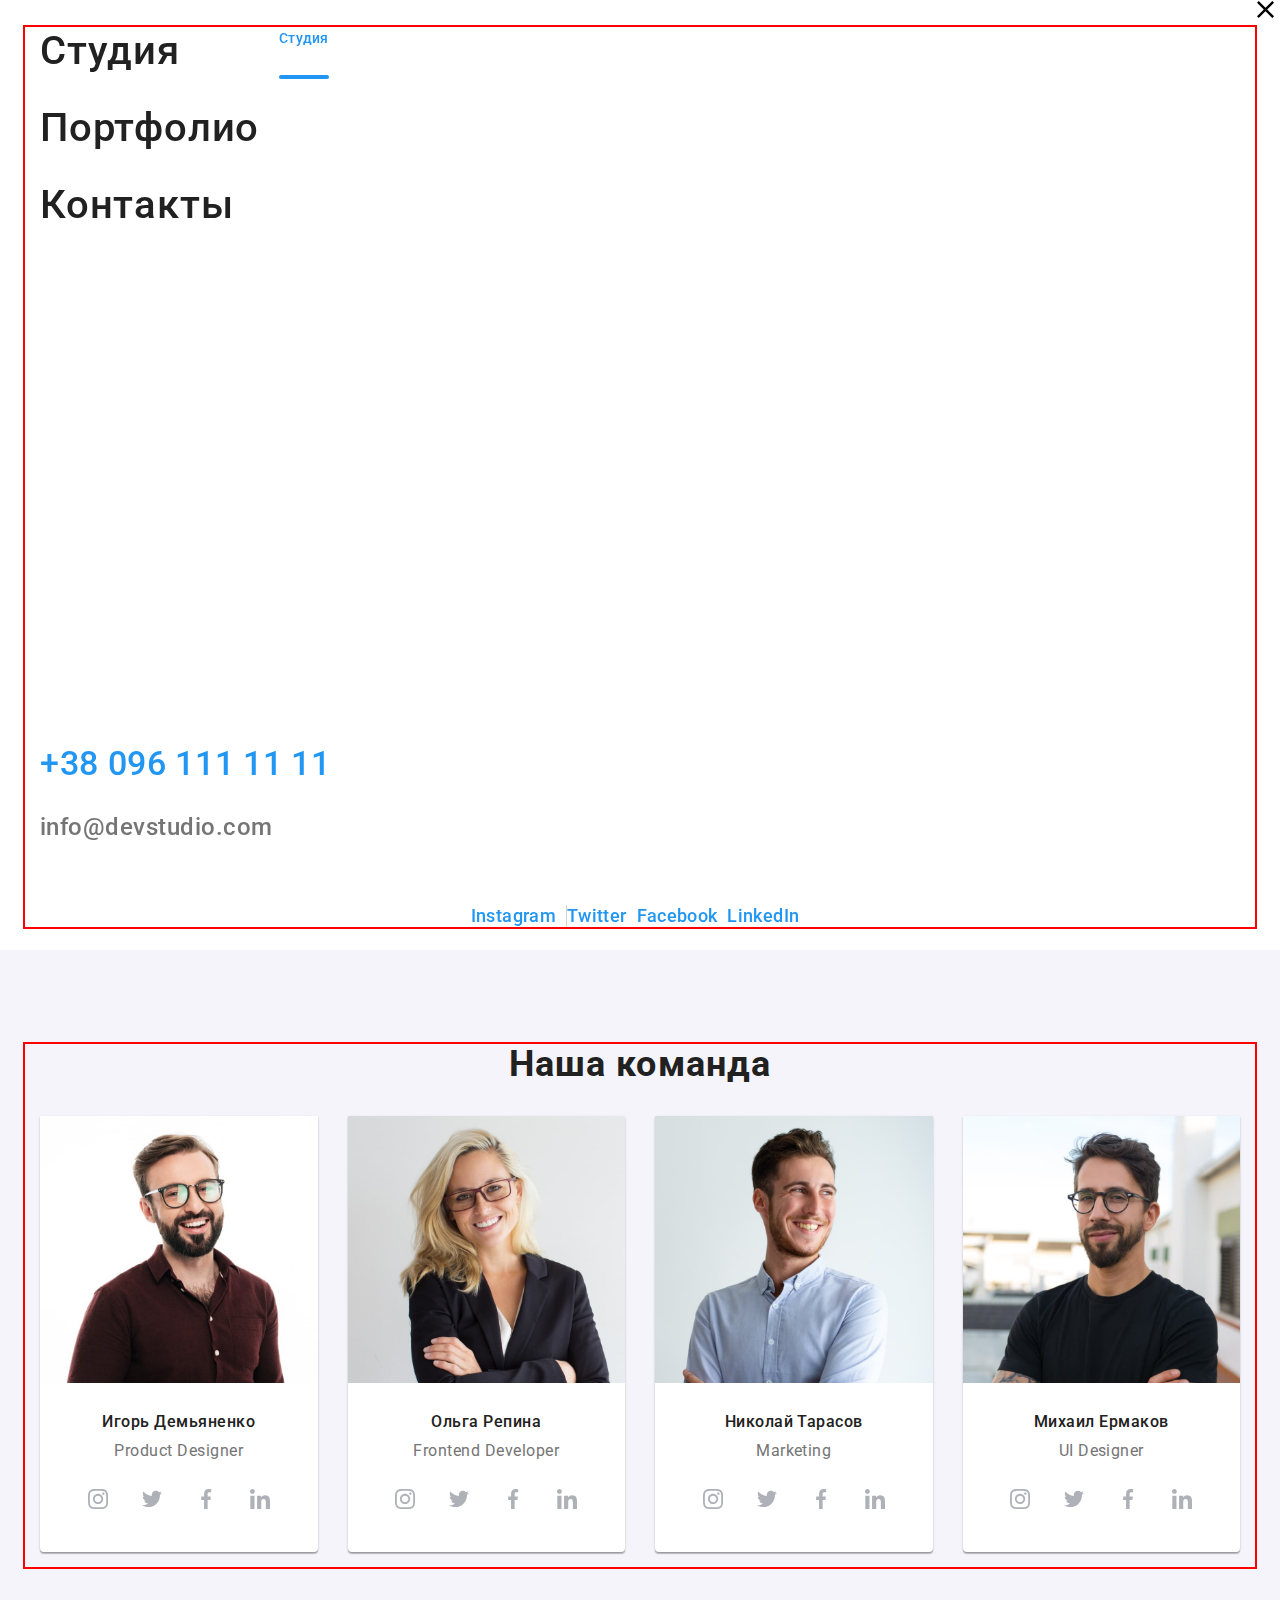
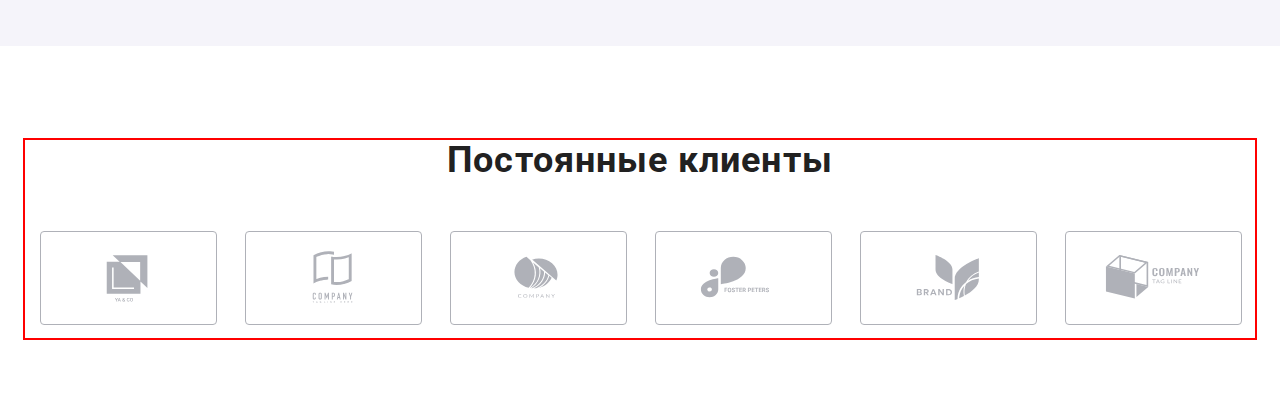
==== commit a70359bd: "mobile-menu-start" ====
--- a/index.html
+++ b/index.html
@@ -39,11 +39,62 @@
 
         <div class="mobile-menu">
           <button type="button" class="mobile-menu__close-button">
-            <svg class="mobile-menu__close-icon" width="17" height="17">
-              <use href="./images/icons.svg#button-modal"></use>
-            </svg>
-          </button>
-        </div>
+              <svg class="mobile-menu__close-icon" width="17" height="17">
+                <use href="./images/icons.svg#button-modal"></use>
+              </svg>
+            </button> 
+            <div class="container mobile-menu__container">       
+              <nav class="mobile-menu__navigation">
+                <ul class="list mobile-menu__navigation-list">
+                  <li class="mobile-menu__navigation-list-item">
+                    <a class="link mobile-menu__navigation-link" href="#">Студия</a>
+                  </li>
+                  <li class="mobile-menu__navigation-list-item">
+                    <a class="link mobile-menu__navigation-link" href="./portfolio.html">Портфолио</a>
+                  </li>
+                  <li class="mobile-menu__navigation-list-item">
+                    <a class="link mobile-menu__navigation-link" href="">Контакты</a>
+                  </li>
+                </ul>
+              </nav>
+          
+              <div>
+                <ul class="list mobile-menu__contact-list">
+                  <li class="mobile-menu__contact-item">
+                    <a class="link mobile-menu__tel-link" href="tel:+380961111111">
+                      +38 096 111 11 11
+                    </a>              
+                  </li>
+                  <li class="mobile-menu__contact-item">
+                    
+                    <a class="link mobile-menu__email-link" href="mailto:info@devstudio.com">                
+                      info@devstudio.com
+                    </a>
+                  </li>
+                </ul>
+                    
+                <ul class="list mobile-menu__social-list">
+                  <li class="mobile-menu__social-list-item">
+                    <a class="link mobile-menu__social-list-link" href="#">Instagram</a>
+                  </li>
+                  <li>
+                    <a class="link mobile-menu__social-list-link" href="#">Twitter</a>
+                  </li>
+                  <li>
+                    <a class="link mobile-menu__social-list-link" href="#">Facebook</a>
+                  </li>
+                  <li>
+                    <a class="link mobile-menu__social-list-link" href="#">LinkedIn</a>
+                  </li>
+                </ul>          
+              </div>
+            
+          </div>
+      </div>
+
+        <!-- <ul class="list social-list">
+          <li class="social-list__item">
+            <a href="#" class="social-list__link"> -->
 
         <nav class="navigation">
           <ul class="list navigation__list">
--- a/css/main.min.css
+++ b/css/main.min.css
@@ -1,2 +1,2 @@
-:root{--title-text-color: #212121;--main-text-color: #757575;--second-text-color: #ffffff;--accent-color: #2196f3}h1,h2,h3,h4,h5,h6,p{margin:0}ul{margin:0;padding:0}body{margin:0;padding:0;color:var(--main-text-color);font-family:"Roboto", sans-serif}.container{padding:0px 15px;margin:0 auto;width:100%;outline:2px solid red}@media screen and (min-width: 480px){.container{width:480px}}@media screen and (min-width: 768px){.container{width:768px}}@media screen and (min-width: 1200px){.container{width:1200px}}.list{list-style:none}.link{text-decoration:none}.section{padding:60px 0}@media screen and (min-width: 1200px){.section{padding:94px 0}}.img{display:block;max-width:100%;height:auto}.visually-hidden{position:absolute;width:1px;height:1px;margin:-1px;border:0;padding:0;white-space:nowrap;clip-path:inset(100%);clip:rect(0 0 0 0);overflow:hidden}.page-header{border-bottom:1px solid #ececec;padding-top:24px;padding-bottom:24px}@media screen and (min-width: 768px){.page-header__logo{margin-right:88px}}@media screen and (min-width: 1200px){.page-header__logo{margin-right:93px}}.page-header__logo--second-color{color:#000000}.navigation{display:none}@media screen and (min-width: 768px){.navigation{display:block}}.navigation__list{display:flex}.page-header__wrap{display:flex;align-items:center;justify-content:space-between}.navigation__link{display:flex;font-style:normal;font-weight:500;font-size:14px;line-height:1.14;letter-spacing:0.02em;color:var(--title-text-color);transition-property:color;transition-duration:250ms;transition-timing-function:cubic-bezier(0.4, 0, 0.2, 1)}.navigation__link:hover,.navigation__link:focus{color:var(--accent-color)}.link--current{position:relative;color:var(--accent-color)}.link--current::after{position:absolute;display:inline-block;content:"";width:100%;height:4px;top:44px;background-color:var(--accent-color);border-radius:2px}.navigation__list-item{margin-right:50px}.navigation__list-item:last-child{margin-right:0}.navigation__list-item:last-child:focus{color:var(--accent-color)}.contact__list{display:none;margin-left:auto}@media screen and (min-width: 768px){.contact__list{display:block}}@media screen and (min-width: 1200px){.contact__list{display:flex}}.contact__link{display:flex;align-items:center;font-style:normal;font-weight:500;font-size:14px;line-height:1.4;letter-spacing:0.02em;color:var(--main-text-color);fill:var(--main-text-color);transition-property:color, fill;transition-duration:250ms;transition-timing-function:cubic-bezier(0.4, 0, 0.2, 1)}.contact__link:hover,.contact__link:focus{fill:var(--accent-color);color:var(--accent-color)}@media screen and (min-width: 768px) and (max-width: 1199px){.contact__item:not(:last-child){margin-bottom:12px}}@media screen and (min-width: 1200px){.contact__item:not(:last-child){margin-right:30px}}.contact__icon{margin-right:10px}.mobile-menu__open-button{background-color:transparent;border:none}@media screen and (min-width: 768px){.mobile-menu__open-button{display:none}}.hero{margin:auto;background-color:#c4c4c4;background-repeat:no-repeat;background-position:center;background-size:cover;padding:118px 0;background-image:linear-gradient(0deg, rgba(0,0,0,0.2), rgba(0,0,0,0.2)),url(../images/hero/hero.jpg)}@media (min-device-pixel-ratio: 2), (min-resolution: 192dpi), (min-resolution: 2dppx){.hero{background-image:linear-gradient(0deg, rgba(0,0,0,0.2), rgba(0,0,0,0.2)),url(../images/hero/hero2x.jpg)}}@media screen and (min-width: 768px){.hero{flex-basis:calc(100% / 2 - 30px);margin:15px;background-image:linear-gradient(0deg, rgba(0,0,0,0.2), rgba(0,0,0,0.2)),url(../images/hero/hero-tablet.jpg)}}@media screen and (min-width: 768px) and (min-device-pixel-ratio: 2), screen and (min-width: 768px) and (min-resolution: 192dpi), screen and (min-width: 768px) and (min-resolution: 2dppx){.hero{background-image:linear-gradient(0deg, rgba(0,0,0,0.2), rgba(0,0,0,0.2)),url(../images/hero/hero-tablet2x.jpg)}}@media screen and (min-width: 1200px){.hero{background-image:linear-gradient(0deg, rgba(0,0,0,0.2), rgba(0,0,0,0.2)),url(../images/hero/hero-desktop.jpg)}}@media screen and (min-width: 1200px) and (min-device-pixel-ratio: 2), screen and (min-width: 1200px) and (min-resolution: 192dpi), screen and (min-width: 1200px) and (min-resolution: 2dppx){.hero{background-image:linear-gradient(0deg, rgba(0,0,0,0.2), rgba(0,0,0,0.2)),url(../../images/hero/hero-desktop2x.jpg)}}.hero__tittle{display:block;font-weight:900;font-size:26px;line-height:1.62;text-align:center;letter-spacing:0.06em;text-transform:uppercase;color:var(--second-text-color)}.hero__button{display:block;margin:30px auto 0;padding:10px 32px;min-width:200px;font-family:inherit;font-weight:700;font-size:16px;line-height:1.87;align-items:center;text-align:center;letter-spacing:0.06em;background:#2196f3;color:var(--second-text-color);cursor:pointer;border-radius:4px;border-color:transparent}@media screen and (min-width: 768px){.values__list{margin-top:-30px;margin-left:-30px;display:flex;flex-wrap:wrap}}@media screen and (max-width: 767px){.values__item:not(:last-child){margin-bottom:30px}}@media screen and (min-width: 768px){.values__item{margin-top:30px;margin-left:30px;flex-basis:calc(100% / 2 - 30px)}}@media screen and (min-width: 1200px){.values__item{flex-basis:calc(100% / 4 - 30px)}}.values__icon-container{display:flex;justify-content:center;align-items:center;width:100%;height:120px;margin-bottom:30px;background-color:#f5f4fa;border-radius:4px}.values__item-tittle{margin-bottom:10px;font-weight:700;font-size:14px;line-height:1.14;letter-spacing:0.03em;text-transform:uppercase;color:var(--title-text-color)}.values__text{font-size:14px;line-height:1.71;letter-spacing:0.03em;color:var(--main-text-color)}.about__img{display:block}.about__tittle{margin:0 auto 50px}.about__list{display:flex}.about__list .about__item+.about__item{margin-left:30px}.about__thumb{position:relative}.about__tittle-wrap{position:absolute;width:370px;height:70px;bottom:0;background-color:rgba(47,48,58,0.8)}.about__item-tittle{margin:27px auto;font-weight:700;font-size:14px;line-height:1.14;text-align:center;letter-spacing:0.03em;text-transform:uppercase;color:#ffffff}.team{background:#f5f4fa}.team__tittle{margin:0 auto 30px}@media screen and (min-width: 768px){.team__list{display:flex;flex-wrap:wrap;margin:-15px}}.team__item{border-bottom:1px solid transparent;border-radius:0 0 4px 4px;background:#ffffff;box-shadow:0px 1px 3px rgba(0,0,0,0.12),0px 1px 1px rgba(0,0,0,0.14),0px 2px 1px rgba(0,0,0,0.2)}.team__item img{width:100%}@media screen and (max-width: 767px){.team__item:not(:last-child){margin-bottom:30px}}@media screen and (min-width: 768px){.team__item{flex-basis:calc(100% / 2 - 30px);margin:15px}}@media screen and (min-width: 1200px){.team__item{flex-basis:calc(100% / 4 - 30px)}}.team__item-tittle{margin-bottom:10px;font-weight:500;font-size:16px;line-height:1.18;text-align:center;letter-spacing:0.03em;color:var(--title-text-color)}.team__meta-wrap{padding-top:30px;padding-bottom:30px}.team__item-text{margin-bottom:16px;font-size:16px;line-height:1.18;text-align:center;letter-spacing:0.03em;color:var(--main-text-color)}.social-list__link:hover,.social-list__link:focus{background-color:var(--accent-color);fill:#ffffff}.social-list__team-icon{fill:#afb1b8}.social-list__link:hover .social-list__team-icon,.social-list__link:focus .social-list__team-icon{fill:#ffffff}.clients__tittle{margin:0 auto 50px}.clients__list{display:flex;flex-wrap:wrap;margin:-15px}.clients__item{flex-basis:calc(100% / 2 - 30px);height:92px;margin:15px}@media screen and (min-width: 768px){.clients__item{flex-basis:calc(100% / 3 - 30px)}}@media screen and (min-width: 1200px){.clients__item{flex-basis:calc(100% / 6 - 30px)}}.clients__link{display:flex;justify-content:center;align-items:center;width:100%;height:100%;border:1px solid #afb1b8;border-radius:4px;fill:#afb1b8;transition-property:fill, border-color;transition-duration:250ms;transition-timing-function:cubic-bezier(0.4, 0, 0.2, 1)}.clients__link:hover,.clients__link:focus{border-color:var(--accent-color);fill:var(--accent-color)}.page-footer{padding:60px 0;height:252px;background-color:#2f303a}.page-footer__logo{margin-bottom:30px}.page-footer__logo--second-color{color:var(--second-text-color)}.address{font-style:normal}.address-social__wrap{display:flex;align-items:baseline}.address__link{color:inherit}.address__map{font-weight:normal;font-size:14px;line-height:1.71;letter-spacing:0.03em;color:var(--second-text-color)}.address__contact{font-weight:normal;font-size:14px;line-height:1.71;letter-spacing:0.03em;color:rgba(255,255,255,0.6)}.address__item:not(:last-child){margin-bottom:9px}.social__wrap{margin-left:70px;margin-right:93px}.social__tittle{margin-bottom:20px;font-weight:700;font-size:14px;line-height:1.14;letter-spacing:0.03em;text-transform:uppercase;color:var(--second-text-color)}.social-list__link:hover,.social-list__link:focus{background-color:var(--accent-color)}.social__link--footer-bg-color{background-color:rgba(255,255,255,0.1)}.social-list__footer-icon{fill:#ffffff}.newsletter__text{margin-bottom:20px;font-weight:700;font-size:14px;line-height:1.14;letter-spacing:0.03em;text-transform:uppercase;color:var(--second-text-color)}.newsletter__wrap{display:flex}.newsletter__input{width:358px;height:50px;padding-left:16px;color:var(--second-text-color);border:1px solid rgba(255,255,255,0.3);filter:drop-shadow(0px 4px 4px rgba(0,0,0,0.15));border-radius:4px;background-color:transparent;outline:none}.newsletter__input:focus{border-color:var(--accent-color)}.newsletter__input:focus::placeholder{font-size:16px;line-height:1.25;color:rgba(255,255,255,0.6)}.newsletter__link{display:flex;align-items:center;width:200px;height:50px;padding:10px 28px;margin-left:12px;transition:transform 250ms cubic-bezier(0.4, 0, 0.2, 1);font-weight:bold;font-size:16px;line-height:1.87px;letter-spacing:0.06em;color:var(--second-text-color);background:var(--accent-color);border-radius:4px;border-color:transparent;cursor:pointer}.newsletter__link:hover,.newsletter__link:focus{box-shadow:0px 4px 4px rgba(0,0,0,0.15);border-color:var(--accent-color)}.newsletter__icon{fill:#ffffff;margin-left:10px}.backdrop{position:fixed;top:0;left:0;min-width:100%;min-height:100%;background-color:rgba(0,0,0,0.2);transition:opacity 250ms cubic-bezier(0.4, 0, 0.2, 1),visibility 250ms cubic-bezier(0.4, 0, 0.2, 1)}.modal{position:absolute;left:50%;top:50%;width:528px;min-height:581px;padding:40px;background-color:#ffffff;box-shadow:0px 1px 3px rgba(0,0,0,0.12),0px 1px 1px rgba(0,0,0,0.14),0px 2px 1px rgba(0,0,0,0.2);border-radius:4px;transition:transform 250ms cubic-bezier(0.4, 0, 0.2, 1);transform:translate(-50%, -50%)}.is-hidden{visibility:hidden;opacity:0;pointer-events:none}.backdrop.is-hidden .modal{transform:scale(-0.5);transition:transform 250ms cubic-bezier(0.4, 0, 0.2, 1)}.modal__close-button{position:absolute;top:8px;right:8px;display:flex;align-items:center;justify-content:center;width:30px;height:30px;border:1px solid rgba(0,0,0,0.1);border-radius:50%;background-color:transparent;cursor:pointer;transition-property:fill;transition-duration:250ms;transition-timing-function:cubic-bezier(0.4, 0, 0.2, 1)}.modal__close-button:hover .modal__close-icon,.modal__close-button:focus .modal__close-icon{fill:var(--accent-color)}.modal__tittle{margin-bottom:12px;font-weight:700;font-size:20px;line-height:1.15;text-align:center;letter-spacing:0.03em;color:var(--title-text-color)}.modal__field-wrap{margin-bottom:10px}.modal__input{width:100%;height:40px;padding:0 10px 0 42px;border:1px solid rgba(33,33,33,0.2);border-radius:4px;font-size:12px;line-height:1.16;letter-spacing:0.01em;color:var(--main-text-color);outline:none;transition:border-color 250ms cubic-bezier(0.4, 0, 0.2, 1)}.modal__input:focus{border-color:var(--accent-color)}.modal__input:focus+.modal__input-icon{fill:var(--accent-color)}.modal__input-wrap{position:relative}.modal__label{display:block;margin-bottom:4px;font-size:12px;line-height:1.16;letter-spacing:0.01em;color:var(--main-text-color)}.modal__input-icon{position:absolute;display:block;top:50%;left:15px;transform:translateY(-50%);transition:fill 250ms cubic-bezier(0.4, 0, 0.2, 1)}.modal__comments{height:120px;width:100%;margin-bottom:10px;padding:12px 16px;border:1px solid rgba(33,33,33,0.2);border-radius:4px;resize:none;outline:none;transition:border-color 250ms cubic-bezier(0.4, 0, 0.2, 1)}.modal__comments:focus{border-color:var(--accent-color)}.modal__comments::placeholder{font-size:12px;line-height:1.16;letter-spacing:0.01em;color:rgba(117,117,117,0.5)}.modal__checkbox-wrap{display:flex;align-items:center;justify-content:center}.modal__checkbox:focus+.modal__checkbox-text .modal__custom-checkbox{border-color:var(--accent-color)}.modal__custom-checkbox{display:flex;align-items:center;justify-content:center;margin-right:8px;width:16px;height:15px;border:2px solid var(--title-text-color);border-radius:2px}.modal__custom-icon{fill:var(--second-text-color)}.modal__checkbox-text{display:flex;align-items:center;justify-content:center;font-size:14px;line-height:1.71px;letter-spacing:0.03em;color:var(--main-text-color)}.modal__checkbox:checked+.modal__checkbox-text .modal__custom-checkbox{background-color:var(--accent-color);border:none}.modal__policy-link{cursor:pointer;color:var(--accent-color)}.modal__submit-button{display:block;width:200px;height:50px;padding:0 10px;margin:30px auto 0;font-weight:700;font-size:16px;line-height:1.87;text-align:center;letter-spacing:0.06em;color:var(--second-text-color);background:var(--accent-color);border-color:transparent;cursor:pointer;border-radius:4px;transition:background-color 250ms cubic-bezier(0.4, 0, 0.2, 1),box-shadow 250ms cubic-bezier(0.4, 0, 0.2, 1)}.modal__submit-button:hover,.modal__submit-button:focus{box-shadow:0px 4px 4px rgba(0,0,0,0.15)}.filter{display:flex;flex-wrap:wrap;justify-content:start;margin-top:-15px}.filter .filter__item:not(:last-child){margin-right:8px}.filter .filter__item{margin-top:15px}@media screen and (min-width: 768px){.filter{justify-content:center}}.filter__position{margin-bottom:40px}.filter__button{padding:6px 22px;font-family:inherit;font-weight:500;font-size:16px;line-height:1.62;text-align:center;letter-spacing:0.03em;background-color:#f5f4fa;cursor:pointer;border:transparent;border-radius:4px;transition-property:color, background-color, box-shadow;transition-duration:250ms;transition-timing-function:cubic-bezier(0.4, 0, 0.2, 1)}.filter__button:hover,.filter__button:focus{color:#ffffff;background-color:var(--accent-color);box-shadow:0px 3px 1px rgba(0,0,0,0.1),0px 1px 2px rgba(0,0,0,0.08),0px 2px 2px rgba(0,0,0,0.12)}@media screen and (min-width: 768px){.portfolio{display:flex;flex-wrap:wrap;margin:-15px}}.portfolio__link{display:block;transition-property:box-shadow;transition-duration:250ms;transition-timing-function:cubic-bezier(0.4, 0, 0.2, 1)}.portfolio__link:hover,.portfolio__link:focus{box-shadow:0px 1px 1px rgba(0,0,0,0.12),0px 4px 4px rgba(0,0,0,0.06),1px 4px 6px rgba(0,0,0,0.16)}@media screen and (min-width: 768px){.portfolio__link{display:flex;flex-direction:column;height:100%}}.portfolio__thumb{position:relative;overflow:hidden}@media screen and (min-width: 768px){.portfolio__thumb{flex-grow:1}}.portfolio__item img{width:100%}@media screen and (max-width: 767px){.portfolio__item:not(:last-child){margin-bottom:30px}}@media screen and (min-width: 768px){.portfolio__item{flex-basis:calc(100% / 2 - 30px);margin:15px}}@media screen and (min-width: 1200px){.portfolio__item{flex-basis:calc(100% / 3 - 30px)}}.portfolio__overlay{position:absolute;padding:63px 24px;width:370px;height:294px;top:0;left:0;background-color:rgba(33,150,243,0.9);font-size:18px;line-height:1.56;letter-spacing:0.03em;color:#ffffff;transition-property:opacity, transform;transition-duration:250ms;transition-timing-function:cubic-bezier(0.4, 0, 0.2, 1);transform:translateY(100%);opacity:0}.portfolio__link:hover .portfolio__overlay,.portfolio__link:focus .portfolio__overlay{transform:translateY(0);opacity:1;transition:transform 250ms cubic-bezier(0.4, 0, 0.2, 1)}.portfolio__tittle{margin-bottom:4px;font-weight:700;font-size:18px;line-height:2;letter-spacing:0.06em;color:var(--title-text-color)}.portfolio__text{font-size:16px;line-height:1.87;letter-spacing:0.03em;color:var(--main-text-color)}.portfolio__meta{padding:20px 24px;width:100%;border-right:1px solid #eeeeee;border-bottom:1px solid #eeeeee;border-left:1px solid #eeeeee}.logo{display:block;font-family:Raleway;font-style:normal;font-weight:700;font-size:26px;line-height:1.19;letter-spacing:0.03em;color:var(--accent-color)}.tittle{display:block;font-weight:700;font-size:28px;line-height:33px;text-align:center;letter-spacing:0.03em;color:var(--title-text-color)}@media screen and (min-width: 1200px){.tittle{font-size:36px;line-height:1.16}}.social-list{display:flex;justify-content:center}.social-list__item{width:44px;height:44px}.social-list__item+.social-list__item{margin-left:10px}.social-list__link{display:flex;justify-content:center;align-items:center;width:100%;height:100%;border-radius:50%;transition-property:background-color, color;transition-duration:250ms;transition-timing-function:cubic-bezier(0.4, 0, 0.2, 1)}.mobile-menu{display:none}
+:root{--title-text-color: #212121;--main-text-color: #757575;--second-text-color: #ffffff;--accent-color: #2196f3}h1,h2,h3,h4,h5,h6,p{margin:0}ul{margin:0;padding:0}body{margin:0;padding:0;color:var(--main-text-color);font-family:"Roboto", sans-serif}.container{padding:0px 15px;margin:0 auto;width:100%;outline:2px solid red}@media screen and (min-width: 480px){.container{width:480px}}@media screen and (min-width: 768px){.container{width:768px}}@media screen and (min-width: 1200px){.container{width:1200px}}.list{list-style:none}.link{text-decoration:none}.section{padding:60px 0}@media screen and (min-width: 1200px){.section{padding:94px 0}}.img{display:block;max-width:100%;height:auto}.visually-hidden{position:absolute;width:1px;height:1px;margin:-1px;border:0;padding:0;white-space:nowrap;clip-path:inset(100%);clip:rect(0 0 0 0);overflow:hidden}.page-header{border-bottom:1px solid #ececec;padding-top:24px;padding-bottom:24px}@media screen and (min-width: 768px){.page-header__logo{margin-right:88px}}@media screen and (min-width: 1200px){.page-header__logo{margin-right:93px}}.page-header__logo--second-color{color:#000000}.navigation{display:none}@media screen and (min-width: 768px){.navigation{display:block}}.navigation__list{display:flex}.page-header__wrap{display:flex;align-items:center;justify-content:space-between}.navigation__link{display:flex;font-style:normal;font-weight:500;font-size:14px;line-height:1.14;letter-spacing:0.02em;color:var(--title-text-color);transition-property:color;transition-duration:250ms;transition-timing-function:cubic-bezier(0.4, 0, 0.2, 1)}.navigation__link:hover,.navigation__link:focus{color:var(--accent-color)}.link--current{position:relative;color:var(--accent-color)}.link--current::after{position:absolute;display:inline-block;content:"";width:100%;height:4px;top:44px;background-color:var(--accent-color);border-radius:2px}.navigation__list-item{margin-right:50px}.navigation__list-item:last-child{margin-right:0}.navigation__list-item:last-child:focus{color:var(--accent-color)}.contact__list{display:none;margin-left:auto}@media screen and (min-width: 768px){.contact__list{display:block}}@media screen and (min-width: 1200px){.contact__list{display:flex}}.contact__link{display:flex;align-items:center;font-style:normal;font-weight:500;font-size:14px;line-height:1.4;letter-spacing:0.02em;color:var(--main-text-color);fill:var(--main-text-color);transition-property:color, fill;transition-duration:250ms;transition-timing-function:cubic-bezier(0.4, 0, 0.2, 1)}.contact__link:hover,.contact__link:focus{fill:var(--accent-color);color:var(--accent-color)}@media screen and (min-width: 768px) and (max-width: 1199px){.contact__item:not(:last-child){margin-bottom:12px}}@media screen and (min-width: 1200px){.contact__item:not(:last-child){margin-right:30px}}.contact__icon{margin-right:10px}.mobile-menu__open-button{display:flex;align-items:center;background-color:transparent;border:none}@media screen and (min-width: 768px){.mobile-menu__open-button{display:none}}.hero{margin:auto;background-color:#c4c4c4;background-repeat:no-repeat;background-position:center;background-size:cover;padding:118px 0;background-image:linear-gradient(0deg, rgba(0,0,0,0.2), rgba(0,0,0,0.2)),url(../images/hero/hero.jpg)}@media (min-device-pixel-ratio: 2), (min-resolution: 192dpi), (min-resolution: 2dppx){.hero{background-image:linear-gradient(0deg, rgba(0,0,0,0.2), rgba(0,0,0,0.2)),url(../images/hero/hero2x.jpg)}}@media screen and (min-width: 768px){.hero{flex-basis:calc(100% / 2 - 30px);margin:15px;background-image:linear-gradient(0deg, rgba(0,0,0,0.2), rgba(0,0,0,0.2)),url(../images/hero/hero-tablet.jpg)}}@media screen and (min-width: 768px) and (min-device-pixel-ratio: 2), screen and (min-width: 768px) and (min-resolution: 192dpi), screen and (min-width: 768px) and (min-resolution: 2dppx){.hero{background-image:linear-gradient(0deg, rgba(0,0,0,0.2), rgba(0,0,0,0.2)),url(../images/hero/hero-tablet2x.jpg)}}@media screen and (min-width: 1200px){.hero{background-image:linear-gradient(0deg, rgba(0,0,0,0.2), rgba(0,0,0,0.2)),url(../images/hero/hero-desktop.jpg)}}@media screen and (min-width: 1200px) and (min-device-pixel-ratio: 2), screen and (min-width: 1200px) and (min-resolution: 192dpi), screen and (min-width: 1200px) and (min-resolution: 2dppx){.hero{background-image:linear-gradient(0deg, rgba(0,0,0,0.2), rgba(0,0,0,0.2)),url(../../images/hero/hero-desktop2x.jpg)}}.hero__tittle{display:block;font-weight:900;font-size:26px;line-height:1.62;text-align:center;letter-spacing:0.06em;text-transform:uppercase;color:var(--second-text-color)}.hero__button{display:block;margin:30px auto 0;padding:10px 32px;min-width:200px;font-family:inherit;font-weight:700;font-size:16px;line-height:1.87;align-items:center;text-align:center;letter-spacing:0.06em;background:#2196f3;color:var(--second-text-color);cursor:pointer;border-radius:4px;border-color:transparent}@media screen and (min-width: 768px){.values__list{margin-top:-30px;margin-left:-30px;display:flex;flex-wrap:wrap}}@media screen and (max-width: 767px){.values__item:not(:last-child){margin-bottom:30px}}@media screen and (min-width: 768px){.values__item{margin-top:30px;margin-left:30px;flex-basis:calc(100% / 2 - 30px)}}@media screen and (min-width: 1200px){.values__item{flex-basis:calc(100% / 4 - 30px)}}.values__icon-container{display:flex;justify-content:center;align-items:center;width:100%;height:120px;margin-bottom:30px;background-color:#f5f4fa;border-radius:4px}.values__item-tittle{margin-bottom:10px;font-weight:700;font-size:14px;line-height:1.14;letter-spacing:0.03em;text-transform:uppercase;color:var(--title-text-color)}.values__text{font-size:14px;line-height:1.71;letter-spacing:0.03em;color:var(--main-text-color)}.about__img{display:block}.about__tittle{margin:0 auto 50px}.about__list{display:flex}.about__list .about__item+.about__item{margin-left:30px}.about__thumb{position:relative}.about__tittle-wrap{position:absolute;width:370px;height:70px;bottom:0;background-color:rgba(47,48,58,0.8)}.about__item-tittle{margin:27px auto;font-weight:700;font-size:14px;line-height:1.14;text-align:center;letter-spacing:0.03em;text-transform:uppercase;color:#ffffff}.team{background:#f5f4fa}.team__tittle{margin:0 auto 30px}@media screen and (min-width: 768px){.team__list{display:flex;flex-wrap:wrap;margin:-15px}}.team__item{border-bottom:1px solid transparent;border-radius:0 0 4px 4px;background:#ffffff;box-shadow:0px 1px 3px rgba(0,0,0,0.12),0px 1px 1px rgba(0,0,0,0.14),0px 2px 1px rgba(0,0,0,0.2)}.team__item img{width:100%}@media screen and (max-width: 767px){.team__item:not(:last-child){margin-bottom:30px}}@media screen and (min-width: 768px){.team__item{flex-basis:calc(100% / 2 - 30px);margin:15px}}@media screen and (min-width: 1200px){.team__item{flex-basis:calc(100% / 4 - 30px)}}.team__item-tittle{margin-bottom:10px;font-weight:500;font-size:16px;line-height:1.18;text-align:center;letter-spacing:0.03em;color:var(--title-text-color)}.team__meta-wrap{padding-top:30px;padding-bottom:30px}.team__item-text{margin-bottom:16px;font-size:16px;line-height:1.18;text-align:center;letter-spacing:0.03em;color:var(--main-text-color)}.social-list__link:hover,.social-list__link:focus{background-color:var(--accent-color);fill:#ffffff}.social-list__team-icon{fill:#afb1b8}.social-list__link:hover .social-list__team-icon,.social-list__link:focus .social-list__team-icon{fill:#ffffff}.clients__tittle{margin:0 auto 50px}.clients__list{display:flex;flex-wrap:wrap;margin:-15px}.clients__item{flex-basis:calc(100% / 2 - 30px);height:92px;margin:15px}@media screen and (min-width: 768px){.clients__item{flex-basis:calc(100% / 3 - 30px)}}@media screen and (min-width: 1200px){.clients__item{flex-basis:calc(100% / 6 - 30px)}}.clients__link{display:flex;justify-content:center;align-items:center;width:100%;height:100%;border:1px solid #afb1b8;border-radius:4px;fill:#afb1b8;transition-property:fill, border-color;transition-duration:250ms;transition-timing-function:cubic-bezier(0.4, 0, 0.2, 1)}.clients__link:hover,.clients__link:focus{border-color:var(--accent-color);fill:var(--accent-color)}.page-footer{padding:60px 0;height:252px;background-color:#2f303a}.page-footer__logo{margin-bottom:30px}.page-footer__logo--second-color{color:var(--second-text-color)}.address{font-style:normal}.address-social__wrap{display:flex;align-items:baseline}.address__link{color:inherit}.address__map{font-weight:normal;font-size:14px;line-height:1.71;letter-spacing:0.03em;color:var(--second-text-color)}.address__contact{font-weight:normal;font-size:14px;line-height:1.71;letter-spacing:0.03em;color:rgba(255,255,255,0.6)}.address__item:not(:last-child){margin-bottom:9px}.social__wrap{margin-left:70px;margin-right:93px}.social__tittle{margin-bottom:20px;font-weight:700;font-size:14px;line-height:1.14;letter-spacing:0.03em;text-transform:uppercase;color:var(--second-text-color)}.social-list__link:hover,.social-list__link:focus{background-color:var(--accent-color)}.social__link--footer-bg-color{background-color:rgba(255,255,255,0.1)}.social-list__footer-icon{fill:#ffffff}.newsletter__text{margin-bottom:20px;font-weight:700;font-size:14px;line-height:1.14;letter-spacing:0.03em;text-transform:uppercase;color:var(--second-text-color)}.newsletter__wrap{display:flex}.newsletter__input{width:358px;height:50px;padding-left:16px;color:var(--second-text-color);border:1px solid rgba(255,255,255,0.3);filter:drop-shadow(0px 4px 4px rgba(0,0,0,0.15));border-radius:4px;background-color:transparent;outline:none}.newsletter__input:focus{border-color:var(--accent-color)}.newsletter__input:focus::placeholder{font-size:16px;line-height:1.25;color:rgba(255,255,255,0.6)}.newsletter__link{display:flex;align-items:center;width:200px;height:50px;padding:10px 28px;margin-left:12px;transition:transform 250ms cubic-bezier(0.4, 0, 0.2, 1);font-weight:bold;font-size:16px;line-height:1.87px;letter-spacing:0.06em;color:var(--second-text-color);background:var(--accent-color);border-radius:4px;border-color:transparent;cursor:pointer}.newsletter__link:hover,.newsletter__link:focus{box-shadow:0px 4px 4px rgba(0,0,0,0.15);border-color:var(--accent-color)}.newsletter__icon{fill:#ffffff;margin-left:10px}.backdrop{position:fixed;top:0;left:0;min-width:100%;min-height:100%;background-color:rgba(0,0,0,0.2);transition:opacity 250ms cubic-bezier(0.4, 0, 0.2, 1),visibility 250ms cubic-bezier(0.4, 0, 0.2, 1)}.modal{position:absolute;left:50%;top:50%;width:528px;min-height:581px;padding:40px;background-color:#ffffff;box-shadow:0px 1px 3px rgba(0,0,0,0.12),0px 1px 1px rgba(0,0,0,0.14),0px 2px 1px rgba(0,0,0,0.2);border-radius:4px;transition:transform 250ms cubic-bezier(0.4, 0, 0.2, 1);transform:translate(-50%, -50%)}.is-hidden{visibility:hidden;opacity:0;pointer-events:none}.backdrop.is-hidden .modal{transform:scale(-0.5);transition:transform 250ms cubic-bezier(0.4, 0, 0.2, 1)}.modal__close-button{position:absolute;top:8px;right:8px;display:flex;align-items:center;justify-content:center;width:30px;height:30px;border:1px solid rgba(0,0,0,0.1);border-radius:50%;background-color:transparent;cursor:pointer;transition-property:fill;transition-duration:250ms;transition-timing-function:cubic-bezier(0.4, 0, 0.2, 1)}.modal__close-button:hover .modal__close-icon,.modal__close-button:focus .modal__close-icon{fill:var(--accent-color)}.modal__tittle{margin-bottom:12px;font-weight:700;font-size:20px;line-height:1.15;text-align:center;letter-spacing:0.03em;color:var(--title-text-color)}.modal__field-wrap{margin-bottom:10px}.modal__input{width:100%;height:40px;padding:0 10px 0 42px;border:1px solid rgba(33,33,33,0.2);border-radius:4px;font-size:12px;line-height:1.16;letter-spacing:0.01em;color:var(--main-text-color);outline:none;transition:border-color 250ms cubic-bezier(0.4, 0, 0.2, 1)}.modal__input:focus{border-color:var(--accent-color)}.modal__input:focus+.modal__input-icon{fill:var(--accent-color)}.modal__input-wrap{position:relative}.modal__label{display:block;margin-bottom:4px;font-size:12px;line-height:1.16;letter-spacing:0.01em;color:var(--main-text-color)}.modal__input-icon{position:absolute;display:block;top:50%;left:15px;transform:translateY(-50%);transition:fill 250ms cubic-bezier(0.4, 0, 0.2, 1)}.modal__comments{height:120px;width:100%;margin-bottom:10px;padding:12px 16px;border:1px solid rgba(33,33,33,0.2);border-radius:4px;resize:none;outline:none;transition:border-color 250ms cubic-bezier(0.4, 0, 0.2, 1)}.modal__comments:focus{border-color:var(--accent-color)}.modal__comments::placeholder{font-size:12px;line-height:1.16;letter-spacing:0.01em;color:rgba(117,117,117,0.5)}.modal__checkbox-wrap{display:flex;align-items:center;justify-content:center}.modal__checkbox:focus+.modal__checkbox-text .modal__custom-checkbox{border-color:var(--accent-color)}.modal__custom-checkbox{display:flex;align-items:center;justify-content:center;margin-right:8px;width:16px;height:15px;border:2px solid var(--title-text-color);border-radius:2px}.modal__custom-icon{fill:var(--second-text-color)}.modal__checkbox-text{display:flex;align-items:center;justify-content:center;font-size:14px;line-height:1.71px;letter-spacing:0.03em;color:var(--main-text-color)}.modal__checkbox:checked+.modal__checkbox-text .modal__custom-checkbox{background-color:var(--accent-color);border:none}.modal__policy-link{cursor:pointer;color:var(--accent-color)}.modal__submit-button{display:block;width:200px;height:50px;padding:0 10px;margin:30px auto 0;font-weight:700;font-size:16px;line-height:1.87;text-align:center;letter-spacing:0.06em;color:var(--second-text-color);background:var(--accent-color);border-color:transparent;cursor:pointer;border-radius:4px;transition:background-color 250ms cubic-bezier(0.4, 0, 0.2, 1),box-shadow 250ms cubic-bezier(0.4, 0, 0.2, 1)}.modal__submit-button:hover,.modal__submit-button:focus{box-shadow:0px 4px 4px rgba(0,0,0,0.15)}.filter{display:flex;flex-wrap:wrap;justify-content:start;margin-top:-15px}.filter .filter__item:not(:last-child){margin-right:8px}.filter .filter__item{margin-top:15px}@media screen and (min-width: 768px){.filter{justify-content:center}}.filter__position{margin-bottom:40px}.filter__button{padding:6px 22px;font-family:inherit;font-weight:500;font-size:16px;line-height:1.62;text-align:center;letter-spacing:0.03em;background-color:#f5f4fa;cursor:pointer;border:transparent;border-radius:4px;transition-property:color, background-color, box-shadow;transition-duration:250ms;transition-timing-function:cubic-bezier(0.4, 0, 0.2, 1)}.filter__button:hover,.filter__button:focus{color:#ffffff;background-color:var(--accent-color);box-shadow:0px 3px 1px rgba(0,0,0,0.1),0px 1px 2px rgba(0,0,0,0.08),0px 2px 2px rgba(0,0,0,0.12)}@media screen and (min-width: 768px){.portfolio{display:flex;flex-wrap:wrap;margin:-15px}}.portfolio__link{display:block;transition-property:box-shadow;transition-duration:250ms;transition-timing-function:cubic-bezier(0.4, 0, 0.2, 1)}.portfolio__link:hover,.portfolio__link:focus{box-shadow:0px 1px 1px rgba(0,0,0,0.12),0px 4px 4px rgba(0,0,0,0.06),1px 4px 6px rgba(0,0,0,0.16)}@media screen and (min-width: 768px){.portfolio__link{display:flex;flex-direction:column;height:100%}}.portfolio__thumb{position:relative;overflow:hidden}@media screen and (min-width: 768px){.portfolio__thumb{flex-grow:1}}.portfolio__item img{width:100%}@media screen and (max-width: 767px){.portfolio__item:not(:last-child){margin-bottom:30px}}@media screen and (min-width: 768px){.portfolio__item{flex-basis:calc(100% / 2 - 30px);margin:15px}}@media screen and (min-width: 1200px){.portfolio__item{flex-basis:calc(100% / 3 - 30px)}}.portfolio__overlay{position:absolute;padding:63px 24px;width:370px;height:294px;top:0;left:0;background-color:rgba(33,150,243,0.9);font-size:18px;line-height:1.56;letter-spacing:0.03em;color:#ffffff;transition-property:opacity, transform;transition-duration:250ms;transition-timing-function:cubic-bezier(0.4, 0, 0.2, 1);transform:translateY(100%);opacity:0}.portfolio__link:hover .portfolio__overlay,.portfolio__link:focus .portfolio__overlay{transform:translateY(0);opacity:1;transition:transform 250ms cubic-bezier(0.4, 0, 0.2, 1)}.portfolio__tittle{margin-bottom:4px;font-weight:700;font-size:18px;line-height:2;letter-spacing:0.06em;color:var(--title-text-color)}.portfolio__text{font-size:16px;line-height:1.87;letter-spacing:0.03em;color:var(--main-text-color)}.portfolio__meta{padding:20px 24px;width:100%;border-right:1px solid #eeeeee;border-bottom:1px solid #eeeeee;border-left:1px solid #eeeeee}.logo{display:block;font-family:Raleway;font-style:normal;font-weight:700;font-size:26px;line-height:1.19;letter-spacing:0.03em;color:var(--accent-color)}.tittle{display:block;font-weight:700;font-size:28px;line-height:33px;text-align:center;letter-spacing:0.03em;color:var(--title-text-color)}@media screen and (min-width: 1200px){.tittle{font-size:36px;line-height:1.16}}.social-list{display:flex;justify-content:center}.social-list__item{width:44px;height:44px}.social-list__item+.social-list__item{margin-left:10px}.social-list__link{display:flex;justify-content:center;align-items:center;width:100%;height:100%;border-radius:50%;transition-property:background-color, color;transition-duration:250ms;transition-timing-function:cubic-bezier(0.4, 0, 0.2, 1)}.mobile-menu{position:fixed;background-color:#ffffff;top:0;left:0;width:100vw;height:100vh}.mobile-menu .container{height:100%}.mobile-menu__close-button{margin-left:auto;margin-bottom:8px;display:flex;align-items:center;border:none;background-color:transparent}.mobile-menu__container{display:flex;flex-direction:column;justify-content:space-between}.mobile-menu__navigation-list{margin-bottom:auto}.mobile-menu__navigation-link{font-weight:500;font-size:40px;line-height:1.18;text-align:center;letter-spacing:0.02em;color:var(--title-text-color)}.mobile-menu__navigation-link:hover,.mobile-menu__navigation-link:focus{color:var(--accent-color)}.mobile-menu__navigation-list-item:not(:last-child){margin-bottom:30px}.mobile-menu__contact-list{margin-bottom:64px}.mobile-menu__social-list-item:not(:last-child){border-right:1px solid rgba(33,33,33,0.2)}.mobile-menu__tel-link{font-weight:500;font-size:34px;line-height:1.18;letter-spacing:0.02em;color:var(--accent-color)}.mobile-menu__email-link{font-weight:500;font-size:24px;line-height:28px;letter-spacing:0.02em;color:var(--main-text-color)}.mobile-menu__social-list{display:flex;justify-content:center}.mobile-menu__contact-item:not(:last-child){margin-bottom:30px}.mobile-menu__social-list-link{font-weight:500;font-size:18px;line-height:1.22;letter-spacing:0.02em;color:var(--accent-color);padding-right:10px}
 /*# sourceMappingURL=main.min.css.map */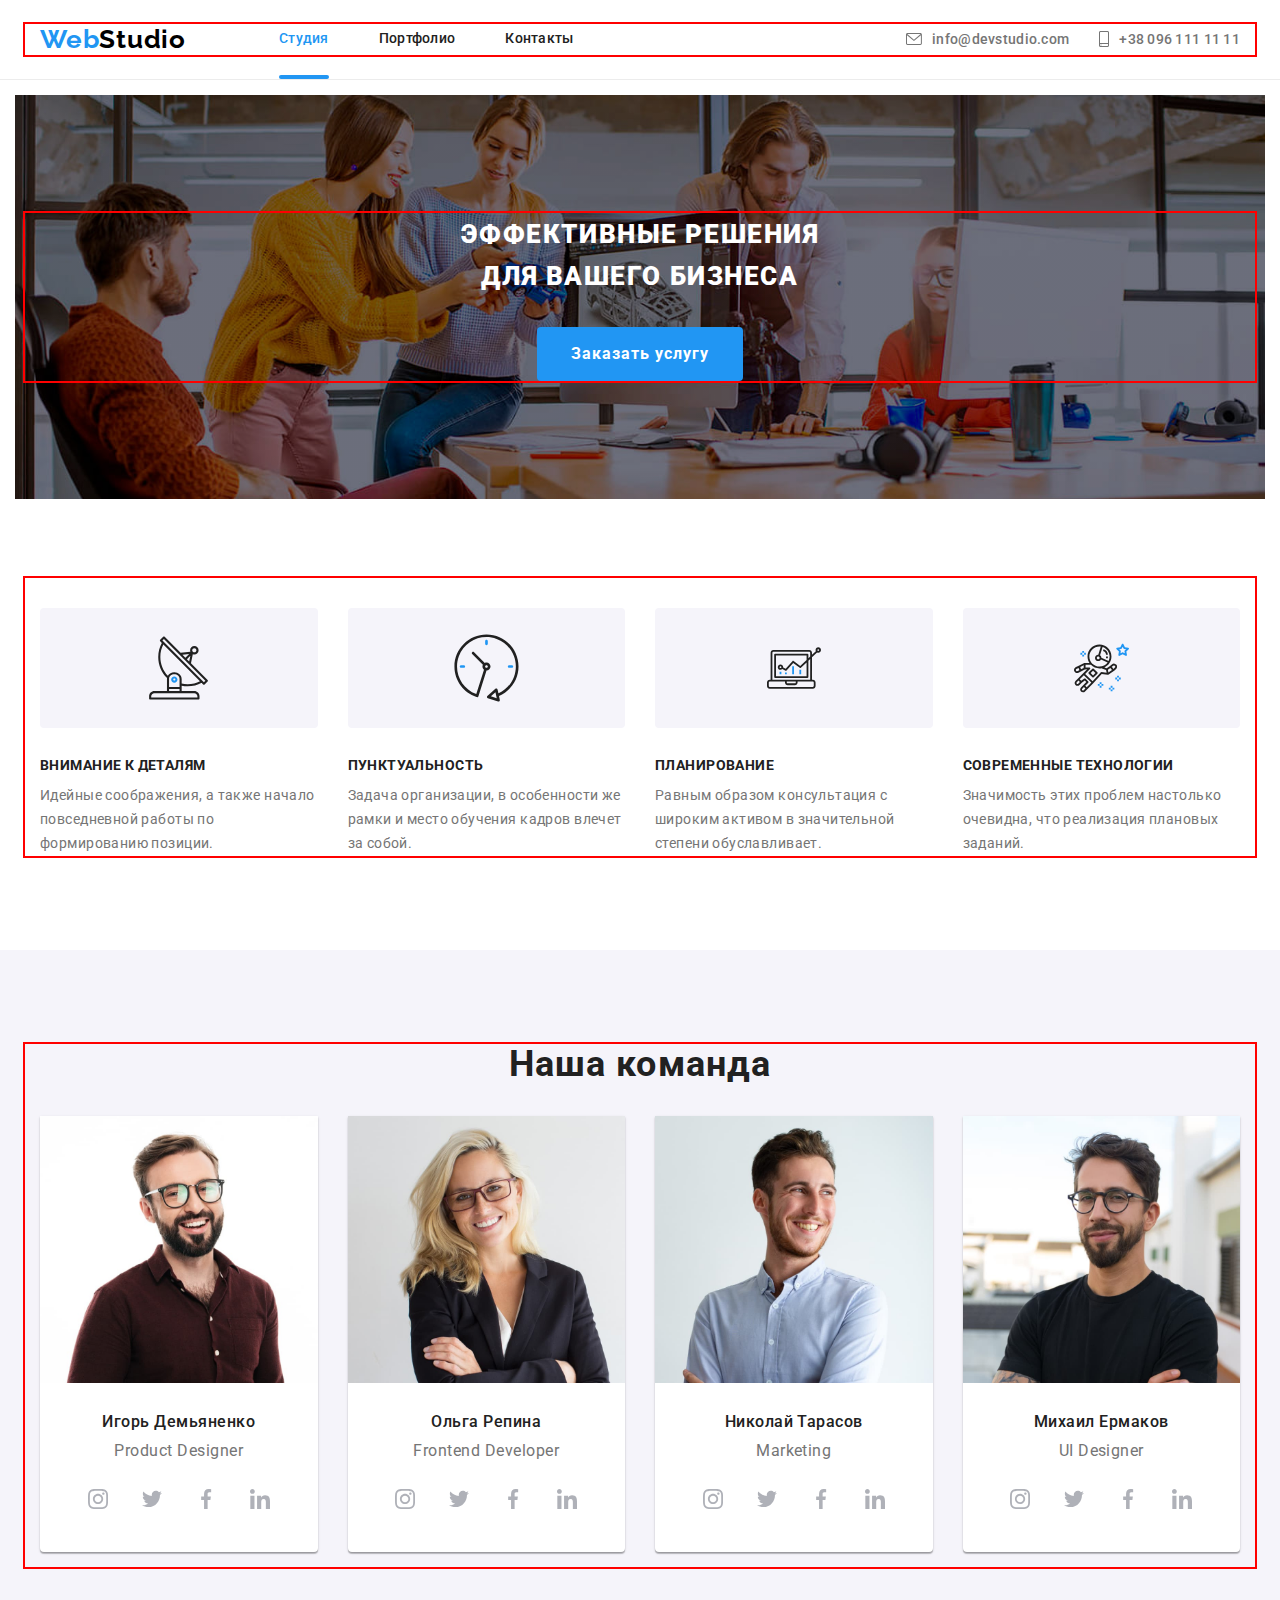
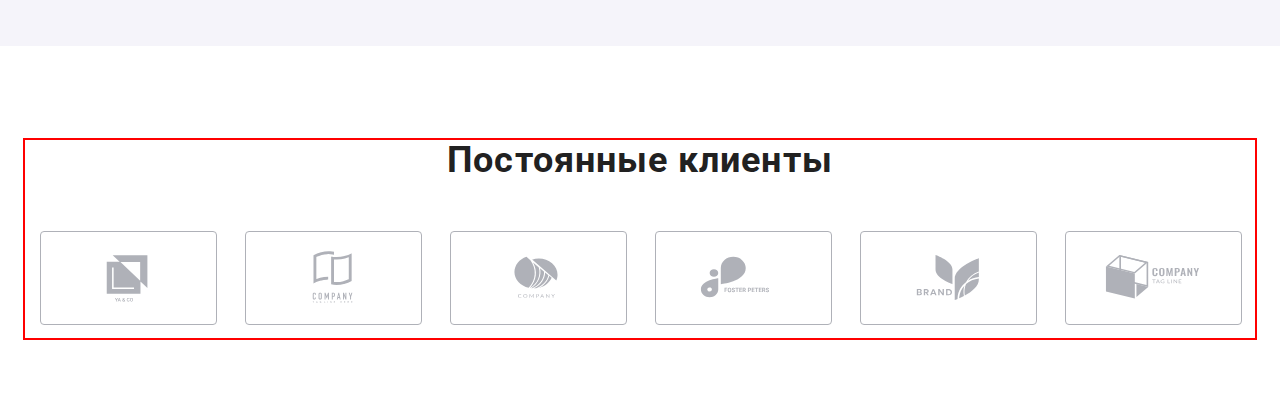
==== commit 0c58b9e2: "script" ====
--- a/index.html
+++ b/index.html
@@ -37,7 +37,7 @@
           </svg>
         </button>
 
-        <div class="mobile-menu">
+        <div class="mobile-menu is-hidden">
           <button type="button" class="mobile-menu__close-button">
               <svg class="mobile-menu__close-icon" width="17" height="17">
                 <use href="./images/icons.svg#button-modal"></use>
@@ -741,5 +741,6 @@
       </div>
     </div>
     <script src="./js/modal.js"></script>
+    <script src="./js/menu.js"></script>
   </body>
 </html>
--- a/css/main.min.css
+++ b/css/main.min.css
@@ -1,2 +1,2 @@
-:root{--title-text-color: #212121;--main-text-color: #757575;--second-text-color: #ffffff;--accent-color: #2196f3}h1,h2,h3,h4,h5,h6,p{margin:0}ul{margin:0;padding:0}body{margin:0;padding:0;color:var(--main-text-color);font-family:"Roboto", sans-serif}.container{padding:0px 15px;margin:0 auto;width:100%;outline:2px solid red}@media screen and (min-width: 480px){.container{width:480px}}@media screen and (min-width: 768px){.container{width:768px}}@media screen and (min-width: 1200px){.container{width:1200px}}.list{list-style:none}.link{text-decoration:none}.section{padding:60px 0}@media screen and (min-width: 1200px){.section{padding:94px 0}}.img{display:block;max-width:100%;height:auto}.visually-hidden{position:absolute;width:1px;height:1px;margin:-1px;border:0;padding:0;white-space:nowrap;clip-path:inset(100%);clip:rect(0 0 0 0);overflow:hidden}.page-header{border-bottom:1px solid #ececec;padding-top:24px;padding-bottom:24px}@media screen and (min-width: 768px){.page-header__logo{margin-right:88px}}@media screen and (min-width: 1200px){.page-header__logo{margin-right:93px}}.page-header__logo--second-color{color:#000000}.navigation{display:none}@media screen and (min-width: 768px){.navigation{display:block}}.navigation__list{display:flex}.page-header__wrap{display:flex;align-items:center;justify-content:space-between}.navigation__link{display:flex;font-style:normal;font-weight:500;font-size:14px;line-height:1.14;letter-spacing:0.02em;color:var(--title-text-color);transition-property:color;transition-duration:250ms;transition-timing-function:cubic-bezier(0.4, 0, 0.2, 1)}.navigation__link:hover,.navigation__link:focus{color:var(--accent-color)}.link--current{position:relative;color:var(--accent-color)}.link--current::after{position:absolute;display:inline-block;content:"";width:100%;height:4px;top:44px;background-color:var(--accent-color);border-radius:2px}.navigation__list-item{margin-right:50px}.navigation__list-item:last-child{margin-right:0}.navigation__list-item:last-child:focus{color:var(--accent-color)}.contact__list{display:none;margin-left:auto}@media screen and (min-width: 768px){.contact__list{display:block}}@media screen and (min-width: 1200px){.contact__list{display:flex}}.contact__link{display:flex;align-items:center;font-style:normal;font-weight:500;font-size:14px;line-height:1.4;letter-spacing:0.02em;color:var(--main-text-color);fill:var(--main-text-color);transition-property:color, fill;transition-duration:250ms;transition-timing-function:cubic-bezier(0.4, 0, 0.2, 1)}.contact__link:hover,.contact__link:focus{fill:var(--accent-color);color:var(--accent-color)}@media screen and (min-width: 768px) and (max-width: 1199px){.contact__item:not(:last-child){margin-bottom:12px}}@media screen and (min-width: 1200px){.contact__item:not(:last-child){margin-right:30px}}.contact__icon{margin-right:10px}.mobile-menu__open-button{display:flex;align-items:center;background-color:transparent;border:none}@media screen and (min-width: 768px){.mobile-menu__open-button{display:none}}.hero{margin:auto;background-color:#c4c4c4;background-repeat:no-repeat;background-position:center;background-size:cover;padding:118px 0;background-image:linear-gradient(0deg, rgba(0,0,0,0.2), rgba(0,0,0,0.2)),url(../images/hero/hero.jpg)}@media (min-device-pixel-ratio: 2), (min-resolution: 192dpi), (min-resolution: 2dppx){.hero{background-image:linear-gradient(0deg, rgba(0,0,0,0.2), rgba(0,0,0,0.2)),url(../images/hero/hero2x.jpg)}}@media screen and (min-width: 768px){.hero{flex-basis:calc(100% / 2 - 30px);margin:15px;background-image:linear-gradient(0deg, rgba(0,0,0,0.2), rgba(0,0,0,0.2)),url(../images/hero/hero-tablet.jpg)}}@media screen and (min-width: 768px) and (min-device-pixel-ratio: 2), screen and (min-width: 768px) and (min-resolution: 192dpi), screen and (min-width: 768px) and (min-resolution: 2dppx){.hero{background-image:linear-gradient(0deg, rgba(0,0,0,0.2), rgba(0,0,0,0.2)),url(../images/hero/hero-tablet2x.jpg)}}@media screen and (min-width: 1200px){.hero{background-image:linear-gradient(0deg, rgba(0,0,0,0.2), rgba(0,0,0,0.2)),url(../images/hero/hero-desktop.jpg)}}@media screen and (min-width: 1200px) and (min-device-pixel-ratio: 2), screen and (min-width: 1200px) and (min-resolution: 192dpi), screen and (min-width: 1200px) and (min-resolution: 2dppx){.hero{background-image:linear-gradient(0deg, rgba(0,0,0,0.2), rgba(0,0,0,0.2)),url(../../images/hero/hero-desktop2x.jpg)}}.hero__tittle{display:block;font-weight:900;font-size:26px;line-height:1.62;text-align:center;letter-spacing:0.06em;text-transform:uppercase;color:var(--second-text-color)}.hero__button{display:block;margin:30px auto 0;padding:10px 32px;min-width:200px;font-family:inherit;font-weight:700;font-size:16px;line-height:1.87;align-items:center;text-align:center;letter-spacing:0.06em;background:#2196f3;color:var(--second-text-color);cursor:pointer;border-radius:4px;border-color:transparent}@media screen and (min-width: 768px){.values__list{margin-top:-30px;margin-left:-30px;display:flex;flex-wrap:wrap}}@media screen and (max-width: 767px){.values__item:not(:last-child){margin-bottom:30px}}@media screen and (min-width: 768px){.values__item{margin-top:30px;margin-left:30px;flex-basis:calc(100% / 2 - 30px)}}@media screen and (min-width: 1200px){.values__item{flex-basis:calc(100% / 4 - 30px)}}.values__icon-container{display:flex;justify-content:center;align-items:center;width:100%;height:120px;margin-bottom:30px;background-color:#f5f4fa;border-radius:4px}.values__item-tittle{margin-bottom:10px;font-weight:700;font-size:14px;line-height:1.14;letter-spacing:0.03em;text-transform:uppercase;color:var(--title-text-color)}.values__text{font-size:14px;line-height:1.71;letter-spacing:0.03em;color:var(--main-text-color)}.about__img{display:block}.about__tittle{margin:0 auto 50px}.about__list{display:flex}.about__list .about__item+.about__item{margin-left:30px}.about__thumb{position:relative}.about__tittle-wrap{position:absolute;width:370px;height:70px;bottom:0;background-color:rgba(47,48,58,0.8)}.about__item-tittle{margin:27px auto;font-weight:700;font-size:14px;line-height:1.14;text-align:center;letter-spacing:0.03em;text-transform:uppercase;color:#ffffff}.team{background:#f5f4fa}.team__tittle{margin:0 auto 30px}@media screen and (min-width: 768px){.team__list{display:flex;flex-wrap:wrap;margin:-15px}}.team__item{border-bottom:1px solid transparent;border-radius:0 0 4px 4px;background:#ffffff;box-shadow:0px 1px 3px rgba(0,0,0,0.12),0px 1px 1px rgba(0,0,0,0.14),0px 2px 1px rgba(0,0,0,0.2)}.team__item img{width:100%}@media screen and (max-width: 767px){.team__item:not(:last-child){margin-bottom:30px}}@media screen and (min-width: 768px){.team__item{flex-basis:calc(100% / 2 - 30px);margin:15px}}@media screen and (min-width: 1200px){.team__item{flex-basis:calc(100% / 4 - 30px)}}.team__item-tittle{margin-bottom:10px;font-weight:500;font-size:16px;line-height:1.18;text-align:center;letter-spacing:0.03em;color:var(--title-text-color)}.team__meta-wrap{padding-top:30px;padding-bottom:30px}.team__item-text{margin-bottom:16px;font-size:16px;line-height:1.18;text-align:center;letter-spacing:0.03em;color:var(--main-text-color)}.social-list__link:hover,.social-list__link:focus{background-color:var(--accent-color);fill:#ffffff}.social-list__team-icon{fill:#afb1b8}.social-list__link:hover .social-list__team-icon,.social-list__link:focus .social-list__team-icon{fill:#ffffff}.clients__tittle{margin:0 auto 50px}.clients__list{display:flex;flex-wrap:wrap;margin:-15px}.clients__item{flex-basis:calc(100% / 2 - 30px);height:92px;margin:15px}@media screen and (min-width: 768px){.clients__item{flex-basis:calc(100% / 3 - 30px)}}@media screen and (min-width: 1200px){.clients__item{flex-basis:calc(100% / 6 - 30px)}}.clients__link{display:flex;justify-content:center;align-items:center;width:100%;height:100%;border:1px solid #afb1b8;border-radius:4px;fill:#afb1b8;transition-property:fill, border-color;transition-duration:250ms;transition-timing-function:cubic-bezier(0.4, 0, 0.2, 1)}.clients__link:hover,.clients__link:focus{border-color:var(--accent-color);fill:var(--accent-color)}.page-footer{padding:60px 0;height:252px;background-color:#2f303a}.page-footer__logo{margin-bottom:30px}.page-footer__logo--second-color{color:var(--second-text-color)}.address{font-style:normal}.address-social__wrap{display:flex;align-items:baseline}.address__link{color:inherit}.address__map{font-weight:normal;font-size:14px;line-height:1.71;letter-spacing:0.03em;color:var(--second-text-color)}.address__contact{font-weight:normal;font-size:14px;line-height:1.71;letter-spacing:0.03em;color:rgba(255,255,255,0.6)}.address__item:not(:last-child){margin-bottom:9px}.social__wrap{margin-left:70px;margin-right:93px}.social__tittle{margin-bottom:20px;font-weight:700;font-size:14px;line-height:1.14;letter-spacing:0.03em;text-transform:uppercase;color:var(--second-text-color)}.social-list__link:hover,.social-list__link:focus{background-color:var(--accent-color)}.social__link--footer-bg-color{background-color:rgba(255,255,255,0.1)}.social-list__footer-icon{fill:#ffffff}.newsletter__text{margin-bottom:20px;font-weight:700;font-size:14px;line-height:1.14;letter-spacing:0.03em;text-transform:uppercase;color:var(--second-text-color)}.newsletter__wrap{display:flex}.newsletter__input{width:358px;height:50px;padding-left:16px;color:var(--second-text-color);border:1px solid rgba(255,255,255,0.3);filter:drop-shadow(0px 4px 4px rgba(0,0,0,0.15));border-radius:4px;background-color:transparent;outline:none}.newsletter__input:focus{border-color:var(--accent-color)}.newsletter__input:focus::placeholder{font-size:16px;line-height:1.25;color:rgba(255,255,255,0.6)}.newsletter__link{display:flex;align-items:center;width:200px;height:50px;padding:10px 28px;margin-left:12px;transition:transform 250ms cubic-bezier(0.4, 0, 0.2, 1);font-weight:bold;font-size:16px;line-height:1.87px;letter-spacing:0.06em;color:var(--second-text-color);background:var(--accent-color);border-radius:4px;border-color:transparent;cursor:pointer}.newsletter__link:hover,.newsletter__link:focus{box-shadow:0px 4px 4px rgba(0,0,0,0.15);border-color:var(--accent-color)}.newsletter__icon{fill:#ffffff;margin-left:10px}.backdrop{position:fixed;top:0;left:0;min-width:100%;min-height:100%;background-color:rgba(0,0,0,0.2);transition:opacity 250ms cubic-bezier(0.4, 0, 0.2, 1),visibility 250ms cubic-bezier(0.4, 0, 0.2, 1)}.modal{position:absolute;left:50%;top:50%;width:528px;min-height:581px;padding:40px;background-color:#ffffff;box-shadow:0px 1px 3px rgba(0,0,0,0.12),0px 1px 1px rgba(0,0,0,0.14),0px 2px 1px rgba(0,0,0,0.2);border-radius:4px;transition:transform 250ms cubic-bezier(0.4, 0, 0.2, 1);transform:translate(-50%, -50%)}.is-hidden{visibility:hidden;opacity:0;pointer-events:none}.backdrop.is-hidden .modal{transform:scale(-0.5);transition:transform 250ms cubic-bezier(0.4, 0, 0.2, 1)}.modal__close-button{position:absolute;top:8px;right:8px;display:flex;align-items:center;justify-content:center;width:30px;height:30px;border:1px solid rgba(0,0,0,0.1);border-radius:50%;background-color:transparent;cursor:pointer;transition-property:fill;transition-duration:250ms;transition-timing-function:cubic-bezier(0.4, 0, 0.2, 1)}.modal__close-button:hover .modal__close-icon,.modal__close-button:focus .modal__close-icon{fill:var(--accent-color)}.modal__tittle{margin-bottom:12px;font-weight:700;font-size:20px;line-height:1.15;text-align:center;letter-spacing:0.03em;color:var(--title-text-color)}.modal__field-wrap{margin-bottom:10px}.modal__input{width:100%;height:40px;padding:0 10px 0 42px;border:1px solid rgba(33,33,33,0.2);border-radius:4px;font-size:12px;line-height:1.16;letter-spacing:0.01em;color:var(--main-text-color);outline:none;transition:border-color 250ms cubic-bezier(0.4, 0, 0.2, 1)}.modal__input:focus{border-color:var(--accent-color)}.modal__input:focus+.modal__input-icon{fill:var(--accent-color)}.modal__input-wrap{position:relative}.modal__label{display:block;margin-bottom:4px;font-size:12px;line-height:1.16;letter-spacing:0.01em;color:var(--main-text-color)}.modal__input-icon{position:absolute;display:block;top:50%;left:15px;transform:translateY(-50%);transition:fill 250ms cubic-bezier(0.4, 0, 0.2, 1)}.modal__comments{height:120px;width:100%;margin-bottom:10px;padding:12px 16px;border:1px solid rgba(33,33,33,0.2);border-radius:4px;resize:none;outline:none;transition:border-color 250ms cubic-bezier(0.4, 0, 0.2, 1)}.modal__comments:focus{border-color:var(--accent-color)}.modal__comments::placeholder{font-size:12px;line-height:1.16;letter-spacing:0.01em;color:rgba(117,117,117,0.5)}.modal__checkbox-wrap{display:flex;align-items:center;justify-content:center}.modal__checkbox:focus+.modal__checkbox-text .modal__custom-checkbox{border-color:var(--accent-color)}.modal__custom-checkbox{display:flex;align-items:center;justify-content:center;margin-right:8px;width:16px;height:15px;border:2px solid var(--title-text-color);border-radius:2px}.modal__custom-icon{fill:var(--second-text-color)}.modal__checkbox-text{display:flex;align-items:center;justify-content:center;font-size:14px;line-height:1.71px;letter-spacing:0.03em;color:var(--main-text-color)}.modal__checkbox:checked+.modal__checkbox-text .modal__custom-checkbox{background-color:var(--accent-color);border:none}.modal__policy-link{cursor:pointer;color:var(--accent-color)}.modal__submit-button{display:block;width:200px;height:50px;padding:0 10px;margin:30px auto 0;font-weight:700;font-size:16px;line-height:1.87;text-align:center;letter-spacing:0.06em;color:var(--second-text-color);background:var(--accent-color);border-color:transparent;cursor:pointer;border-radius:4px;transition:background-color 250ms cubic-bezier(0.4, 0, 0.2, 1),box-shadow 250ms cubic-bezier(0.4, 0, 0.2, 1)}.modal__submit-button:hover,.modal__submit-button:focus{box-shadow:0px 4px 4px rgba(0,0,0,0.15)}.filter{display:flex;flex-wrap:wrap;justify-content:start;margin-top:-15px}.filter .filter__item:not(:last-child){margin-right:8px}.filter .filter__item{margin-top:15px}@media screen and (min-width: 768px){.filter{justify-content:center}}.filter__position{margin-bottom:40px}.filter__button{padding:6px 22px;font-family:inherit;font-weight:500;font-size:16px;line-height:1.62;text-align:center;letter-spacing:0.03em;background-color:#f5f4fa;cursor:pointer;border:transparent;border-radius:4px;transition-property:color, background-color, box-shadow;transition-duration:250ms;transition-timing-function:cubic-bezier(0.4, 0, 0.2, 1)}.filter__button:hover,.filter__button:focus{color:#ffffff;background-color:var(--accent-color);box-shadow:0px 3px 1px rgba(0,0,0,0.1),0px 1px 2px rgba(0,0,0,0.08),0px 2px 2px rgba(0,0,0,0.12)}@media screen and (min-width: 768px){.portfolio{display:flex;flex-wrap:wrap;margin:-15px}}.portfolio__link{display:block;transition-property:box-shadow;transition-duration:250ms;transition-timing-function:cubic-bezier(0.4, 0, 0.2, 1)}.portfolio__link:hover,.portfolio__link:focus{box-shadow:0px 1px 1px rgba(0,0,0,0.12),0px 4px 4px rgba(0,0,0,0.06),1px 4px 6px rgba(0,0,0,0.16)}@media screen and (min-width: 768px){.portfolio__link{display:flex;flex-direction:column;height:100%}}.portfolio__thumb{position:relative;overflow:hidden}@media screen and (min-width: 768px){.portfolio__thumb{flex-grow:1}}.portfolio__item img{width:100%}@media screen and (max-width: 767px){.portfolio__item:not(:last-child){margin-bottom:30px}}@media screen and (min-width: 768px){.portfolio__item{flex-basis:calc(100% / 2 - 30px);margin:15px}}@media screen and (min-width: 1200px){.portfolio__item{flex-basis:calc(100% / 3 - 30px)}}.portfolio__overlay{position:absolute;padding:63px 24px;width:370px;height:294px;top:0;left:0;background-color:rgba(33,150,243,0.9);font-size:18px;line-height:1.56;letter-spacing:0.03em;color:#ffffff;transition-property:opacity, transform;transition-duration:250ms;transition-timing-function:cubic-bezier(0.4, 0, 0.2, 1);transform:translateY(100%);opacity:0}.portfolio__link:hover .portfolio__overlay,.portfolio__link:focus .portfolio__overlay{transform:translateY(0);opacity:1;transition:transform 250ms cubic-bezier(0.4, 0, 0.2, 1)}.portfolio__tittle{margin-bottom:4px;font-weight:700;font-size:18px;line-height:2;letter-spacing:0.06em;color:var(--title-text-color)}.portfolio__text{font-size:16px;line-height:1.87;letter-spacing:0.03em;color:var(--main-text-color)}.portfolio__meta{padding:20px 24px;width:100%;border-right:1px solid #eeeeee;border-bottom:1px solid #eeeeee;border-left:1px solid #eeeeee}.logo{display:block;font-family:Raleway;font-style:normal;font-weight:700;font-size:26px;line-height:1.19;letter-spacing:0.03em;color:var(--accent-color)}.tittle{display:block;font-weight:700;font-size:28px;line-height:33px;text-align:center;letter-spacing:0.03em;color:var(--title-text-color)}@media screen and (min-width: 1200px){.tittle{font-size:36px;line-height:1.16}}.social-list{display:flex;justify-content:center}.social-list__item{width:44px;height:44px}.social-list__item+.social-list__item{margin-left:10px}.social-list__link{display:flex;justify-content:center;align-items:center;width:100%;height:100%;border-radius:50%;transition-property:background-color, color;transition-duration:250ms;transition-timing-function:cubic-bezier(0.4, 0, 0.2, 1)}.mobile-menu{position:fixed;background-color:#ffffff;top:0;left:0;width:100vw;height:100vh}.mobile-menu .container{height:100%}.mobile-menu__close-button{margin-left:auto;margin-bottom:8px;display:flex;align-items:center;border:none;background-color:transparent}.mobile-menu__container{display:flex;flex-direction:column;justify-content:space-between}.mobile-menu__navigation-list{margin-bottom:auto}.mobile-menu__navigation-link{font-weight:500;font-size:40px;line-height:1.18;text-align:center;letter-spacing:0.02em;color:var(--title-text-color)}.mobile-menu__navigation-link:hover,.mobile-menu__navigation-link:focus{color:var(--accent-color)}.mobile-menu__navigation-list-item:not(:last-child){margin-bottom:30px}.mobile-menu__contact-list{margin-bottom:64px}.mobile-menu__social-list-item:not(:last-child){border-right:1px solid rgba(33,33,33,0.2)}.mobile-menu__tel-link{font-weight:500;font-size:34px;line-height:1.18;letter-spacing:0.02em;color:var(--accent-color)}.mobile-menu__email-link{font-weight:500;font-size:24px;line-height:28px;letter-spacing:0.02em;color:var(--main-text-color)}.mobile-menu__social-list{display:flex;justify-content:center}.mobile-menu__contact-item:not(:last-child){margin-bottom:30px}.mobile-menu__social-list-link{font-weight:500;font-size:18px;line-height:1.22;letter-spacing:0.02em;color:var(--accent-color);padding-right:10px}
+:root{--title-text-color: #212121;--main-text-color: #757575;--second-text-color: #ffffff;--accent-color: #2196f3}h1,h2,h3,h4,h5,h6,p{margin:0}ul{margin:0;padding:0}body{margin:0;padding:0;color:var(--main-text-color);font-family:"Roboto", sans-serif}.container{padding:0px 15px;margin:0 auto;width:100%;outline:2px solid red}@media screen and (min-width: 480px){.container{width:480px}}@media screen and (min-width: 768px){.container{width:768px}}@media screen and (min-width: 1200px){.container{width:1200px}}.list{list-style:none}.link{text-decoration:none}.section{padding:60px 0}@media screen and (min-width: 1200px){.section{padding:94px 0}}.img{display:block;max-width:100%;height:auto}.visually-hidden{position:absolute;width:1px;height:1px;margin:-1px;border:0;padding:0;white-space:nowrap;clip-path:inset(100%);clip:rect(0 0 0 0);overflow:hidden}.page-header{border-bottom:1px solid #ececec;padding-top:24px;padding-bottom:24px}@media screen and (min-width: 768px){.page-header__logo{margin-right:88px}}@media screen and (min-width: 1200px){.page-header__logo{margin-right:93px}}.page-header__logo--second-color{color:#000000}.navigation{display:none}@media screen and (min-width: 768px){.navigation{display:block}}.navigation__list{display:flex}.page-header__wrap{display:flex;align-items:center;justify-content:space-between}.navigation__link{display:flex;font-style:normal;font-weight:500;font-size:14px;line-height:1.14;letter-spacing:0.02em;color:var(--title-text-color);transition-property:color;transition-duration:250ms;transition-timing-function:cubic-bezier(0.4, 0, 0.2, 1)}.navigation__link:hover,.navigation__link:focus{color:var(--accent-color)}.link--current{position:relative;color:var(--accent-color)}.link--current::after{position:absolute;display:inline-block;content:"";width:100%;height:4px;top:44px;background-color:var(--accent-color);border-radius:2px}.navigation__list-item{margin-right:50px}.navigation__list-item:last-child{margin-right:0}.navigation__list-item:last-child:focus{color:var(--accent-color)}.contact__list{display:none;margin-left:auto}@media screen and (min-width: 768px){.contact__list{display:block}}@media screen and (min-width: 1200px){.contact__list{display:flex}}.contact__link{display:flex;align-items:center;font-style:normal;font-weight:500;font-size:14px;line-height:1.4;letter-spacing:0.02em;color:var(--main-text-color);fill:var(--main-text-color);transition-property:color, fill;transition-duration:250ms;transition-timing-function:cubic-bezier(0.4, 0, 0.2, 1)}.contact__link:hover,.contact__link:focus{fill:var(--accent-color);color:var(--accent-color)}@media screen and (min-width: 768px) and (max-width: 1199px){.contact__item:not(:last-child){margin-bottom:12px}}@media screen and (min-width: 1200px){.contact__item:not(:last-child){margin-right:30px}}.contact__icon{margin-right:10px}.mobile-menu__open-button{display:flex;align-items:center;background-color:transparent;border:none}@media screen and (min-width: 768px){.mobile-menu__open-button{display:none}}.hero{margin:auto;background-color:#c4c4c4;background-repeat:no-repeat;background-position:center;background-size:cover;padding:118px 0;background-image:linear-gradient(0deg, rgba(0,0,0,0.2), rgba(0,0,0,0.2)),url(../images/hero/hero.jpg)}@media (min-device-pixel-ratio: 2), (min-resolution: 192dpi), (min-resolution: 2dppx){.hero{background-image:linear-gradient(0deg, rgba(0,0,0,0.2), rgba(0,0,0,0.2)),url(../images/hero/hero2x.jpg)}}@media screen and (min-width: 768px){.hero{flex-basis:calc(100% / 2 - 30px);margin:15px;background-image:linear-gradient(0deg, rgba(0,0,0,0.2), rgba(0,0,0,0.2)),url(../images/hero/hero-tablet.jpg)}}@media screen and (min-width: 768px) and (min-device-pixel-ratio: 2), screen and (min-width: 768px) and (min-resolution: 192dpi), screen and (min-width: 768px) and (min-resolution: 2dppx){.hero{background-image:linear-gradient(0deg, rgba(0,0,0,0.2), rgba(0,0,0,0.2)),url(../images/hero/hero-tablet2x.jpg)}}@media screen and (min-width: 1200px){.hero{background-image:linear-gradient(0deg, rgba(0,0,0,0.2), rgba(0,0,0,0.2)),url(../images/hero/hero-desktop.jpg)}}@media screen and (min-width: 1200px) and (min-device-pixel-ratio: 2), screen and (min-width: 1200px) and (min-resolution: 192dpi), screen and (min-width: 1200px) and (min-resolution: 2dppx){.hero{background-image:linear-gradient(0deg, rgba(0,0,0,0.2), rgba(0,0,0,0.2)),url(../images/hero/hero-desktop2x.jpg)}}.hero__tittle{display:block;font-weight:900;font-size:26px;line-height:1.62;text-align:center;letter-spacing:0.06em;text-transform:uppercase;color:var(--second-text-color)}.hero__button{display:block;margin:30px auto 0;padding:10px 32px;min-width:200px;font-family:inherit;font-weight:700;font-size:16px;line-height:1.87;align-items:center;text-align:center;letter-spacing:0.06em;background:#2196f3;color:var(--second-text-color);cursor:pointer;border-radius:4px;border-color:transparent}@media screen and (min-width: 768px){.values__list{margin-top:-30px;margin-left:-30px;display:flex;flex-wrap:wrap}}@media screen and (max-width: 767px){.values__item:not(:last-child){margin-bottom:30px}}@media screen and (min-width: 768px){.values__item{margin-top:30px;margin-left:30px;flex-basis:calc(100% / 2 - 30px)}}@media screen and (min-width: 1200px){.values__item{flex-basis:calc(100% / 4 - 30px)}}.values__icon-container{display:flex;justify-content:center;align-items:center;width:100%;height:120px;margin-bottom:30px;background-color:#f5f4fa;border-radius:4px}.values__item-tittle{margin-bottom:10px;font-weight:700;font-size:14px;line-height:1.14;letter-spacing:0.03em;text-transform:uppercase;color:var(--title-text-color)}.values__text{font-size:14px;line-height:1.71;letter-spacing:0.03em;color:var(--main-text-color)}.about__img{display:block}.about__tittle{margin:0 auto 50px}.about__list{display:flex}.about__list .about__item+.about__item{margin-left:30px}.about__thumb{position:relative}.about__tittle-wrap{position:absolute;width:370px;height:70px;bottom:0;background-color:rgba(47,48,58,0.8)}.about__item-tittle{margin:27px auto;font-weight:700;font-size:14px;line-height:1.14;text-align:center;letter-spacing:0.03em;text-transform:uppercase;color:#ffffff}.team{background:#f5f4fa}.team__tittle{margin:0 auto 30px}@media screen and (min-width: 768px){.team__list{display:flex;flex-wrap:wrap;margin:-15px}}.team__item{border-bottom:1px solid transparent;border-radius:0 0 4px 4px;background:#ffffff;box-shadow:0px 1px 3px rgba(0,0,0,0.12),0px 1px 1px rgba(0,0,0,0.14),0px 2px 1px rgba(0,0,0,0.2)}.team__item img{width:100%}@media screen and (max-width: 767px){.team__item:not(:last-child){margin-bottom:30px}}@media screen and (min-width: 768px){.team__item{flex-basis:calc(100% / 2 - 30px);margin:15px}}@media screen and (min-width: 1200px){.team__item{flex-basis:calc(100% / 4 - 30px)}}.team__item-tittle{margin-bottom:10px;font-weight:500;font-size:16px;line-height:1.18;text-align:center;letter-spacing:0.03em;color:var(--title-text-color)}.team__meta-wrap{padding-top:30px;padding-bottom:30px}.team__item-text{margin-bottom:16px;font-size:16px;line-height:1.18;text-align:center;letter-spacing:0.03em;color:var(--main-text-color)}.social-list__link:hover,.social-list__link:focus{background-color:var(--accent-color);fill:#ffffff}.social-list__team-icon{fill:#afb1b8}.social-list__link:hover .social-list__team-icon,.social-list__link:focus .social-list__team-icon{fill:#ffffff}.clients__tittle{margin:0 auto 50px}.clients__list{display:flex;flex-wrap:wrap;margin:-15px}.clients__item{flex-basis:calc(100% / 2 - 30px);height:92px;margin:15px}@media screen and (min-width: 768px){.clients__item{flex-basis:calc(100% / 3 - 30px)}}@media screen and (min-width: 1200px){.clients__item{flex-basis:calc(100% / 6 - 30px)}}.clients__link{display:flex;justify-content:center;align-items:center;width:100%;height:100%;border:1px solid #afb1b8;border-radius:4px;fill:#afb1b8;transition-property:fill, border-color;transition-duration:250ms;transition-timing-function:cubic-bezier(0.4, 0, 0.2, 1)}.clients__link:hover,.clients__link:focus{border-color:var(--accent-color);fill:var(--accent-color)}.page-footer{padding:60px 0;height:252px;background-color:#2f303a}.page-footer__logo{margin-bottom:30px}.page-footer__logo--second-color{color:var(--second-text-color)}.address{font-style:normal}.address-social__wrap{display:flex;align-items:baseline}.address__link{color:inherit}.address__map{font-weight:normal;font-size:14px;line-height:1.71;letter-spacing:0.03em;color:var(--second-text-color)}.address__contact{font-weight:normal;font-size:14px;line-height:1.71;letter-spacing:0.03em;color:rgba(255,255,255,0.6)}.address__item:not(:last-child){margin-bottom:9px}.social__wrap{margin-left:70px;margin-right:93px}.social__tittle{margin-bottom:20px;font-weight:700;font-size:14px;line-height:1.14;letter-spacing:0.03em;text-transform:uppercase;color:var(--second-text-color)}.social-list__link:hover,.social-list__link:focus{background-color:var(--accent-color)}.social__link--footer-bg-color{background-color:rgba(255,255,255,0.1)}.social-list__footer-icon{fill:#ffffff}.newsletter__text{margin-bottom:20px;font-weight:700;font-size:14px;line-height:1.14;letter-spacing:0.03em;text-transform:uppercase;color:var(--second-text-color)}.newsletter__wrap{display:flex}.newsletter__input{width:358px;height:50px;padding-left:16px;color:var(--second-text-color);border:1px solid rgba(255,255,255,0.3);filter:drop-shadow(0px 4px 4px rgba(0,0,0,0.15));border-radius:4px;background-color:transparent;outline:none}.newsletter__input:focus{border-color:var(--accent-color)}.newsletter__input:focus::placeholder{font-size:16px;line-height:1.25;color:rgba(255,255,255,0.6)}.newsletter__link{display:flex;align-items:center;width:200px;height:50px;padding:10px 28px;margin-left:12px;transition:transform 250ms cubic-bezier(0.4, 0, 0.2, 1);font-weight:bold;font-size:16px;line-height:1.87px;letter-spacing:0.06em;color:var(--second-text-color);background:var(--accent-color);border-radius:4px;border-color:transparent;cursor:pointer}.newsletter__link:hover,.newsletter__link:focus{box-shadow:0px 4px 4px rgba(0,0,0,0.15);border-color:var(--accent-color)}.newsletter__icon{fill:#ffffff;margin-left:10px}.backdrop{position:fixed;top:0;left:0;min-width:100%;min-height:100%;background-color:rgba(0,0,0,0.2);transition:opacity 250ms cubic-bezier(0.4, 0, 0.2, 1),visibility 250ms cubic-bezier(0.4, 0, 0.2, 1)}.modal{position:absolute;left:50%;top:50%;width:528px;min-height:581px;padding:40px;background-color:#ffffff;box-shadow:0px 1px 3px rgba(0,0,0,0.12),0px 1px 1px rgba(0,0,0,0.14),0px 2px 1px rgba(0,0,0,0.2);border-radius:4px;transition:transform 250ms cubic-bezier(0.4, 0, 0.2, 1);transform:translate(-50%, -50%)}.is-hidden{visibility:hidden;opacity:0;pointer-events:none}.backdrop.is-hidden .modal{transform:scale(-0.5);transition:transform 250ms cubic-bezier(0.4, 0, 0.2, 1)}.modal__close-button{position:absolute;top:8px;right:8px;display:flex;align-items:center;justify-content:center;width:30px;height:30px;border:1px solid rgba(0,0,0,0.1);border-radius:50%;background-color:transparent;cursor:pointer;transition-property:fill;transition-duration:250ms;transition-timing-function:cubic-bezier(0.4, 0, 0.2, 1)}.modal__close-button:hover .modal__close-icon,.modal__close-button:focus .modal__close-icon{fill:var(--accent-color)}.modal__tittle{margin-bottom:12px;font-weight:700;font-size:20px;line-height:1.15;text-align:center;letter-spacing:0.03em;color:var(--title-text-color)}.modal__field-wrap{margin-bottom:10px}.modal__input{width:100%;height:40px;padding:0 10px 0 42px;border:1px solid rgba(33,33,33,0.2);border-radius:4px;font-size:12px;line-height:1.16;letter-spacing:0.01em;color:var(--main-text-color);outline:none;transition:border-color 250ms cubic-bezier(0.4, 0, 0.2, 1)}.modal__input:focus{border-color:var(--accent-color)}.modal__input:focus+.modal__input-icon{fill:var(--accent-color)}.modal__input-wrap{position:relative}.modal__label{display:block;margin-bottom:4px;font-size:12px;line-height:1.16;letter-spacing:0.01em;color:var(--main-text-color)}.modal__input-icon{position:absolute;display:block;top:50%;left:15px;transform:translateY(-50%);transition:fill 250ms cubic-bezier(0.4, 0, 0.2, 1)}.modal__comments{height:120px;width:100%;margin-bottom:10px;padding:12px 16px;border:1px solid rgba(33,33,33,0.2);border-radius:4px;resize:none;outline:none;transition:border-color 250ms cubic-bezier(0.4, 0, 0.2, 1)}.modal__comments:focus{border-color:var(--accent-color)}.modal__comments::placeholder{font-size:12px;line-height:1.16;letter-spacing:0.01em;color:rgba(117,117,117,0.5)}.modal__checkbox-wrap{display:flex;align-items:center;justify-content:center}.modal__checkbox:focus+.modal__checkbox-text .modal__custom-checkbox{border-color:var(--accent-color)}.modal__custom-checkbox{display:flex;align-items:center;justify-content:center;margin-right:8px;width:16px;height:15px;border:2px solid var(--title-text-color);border-radius:2px}.modal__custom-icon{fill:var(--second-text-color)}.modal__checkbox-text{display:flex;align-items:center;justify-content:center;font-size:14px;line-height:1.71px;letter-spacing:0.03em;color:var(--main-text-color)}.modal__checkbox:checked+.modal__checkbox-text .modal__custom-checkbox{background-color:var(--accent-color);border:none}.modal__policy-link{cursor:pointer;color:var(--accent-color)}.modal__submit-button{display:block;width:200px;height:50px;padding:0 10px;margin:30px auto 0;font-weight:700;font-size:16px;line-height:1.87;text-align:center;letter-spacing:0.06em;color:var(--second-text-color);background:var(--accent-color);border-color:transparent;cursor:pointer;border-radius:4px;transition:background-color 250ms cubic-bezier(0.4, 0, 0.2, 1),box-shadow 250ms cubic-bezier(0.4, 0, 0.2, 1)}.modal__submit-button:hover,.modal__submit-button:focus{box-shadow:0px 4px 4px rgba(0,0,0,0.15)}.filter{display:flex;flex-wrap:wrap;justify-content:start;margin-top:-15px}.filter .filter__item:not(:last-child){margin-right:8px}.filter .filter__item{margin-top:15px}@media screen and (min-width: 768px){.filter{justify-content:center}}.filter__position{margin-bottom:40px}.filter__button{padding:6px 22px;font-family:inherit;font-weight:500;font-size:16px;line-height:1.62;text-align:center;letter-spacing:0.03em;background-color:#f5f4fa;cursor:pointer;border:transparent;border-radius:4px;transition-property:color, background-color, box-shadow;transition-duration:250ms;transition-timing-function:cubic-bezier(0.4, 0, 0.2, 1)}.filter__button:hover,.filter__button:focus{color:#ffffff;background-color:var(--accent-color);box-shadow:0px 3px 1px rgba(0,0,0,0.1),0px 1px 2px rgba(0,0,0,0.08),0px 2px 2px rgba(0,0,0,0.12)}@media screen and (min-width: 768px){.portfolio{display:flex;flex-wrap:wrap;margin:-15px}}.portfolio__link{display:block;transition-property:box-shadow;transition-duration:250ms;transition-timing-function:cubic-bezier(0.4, 0, 0.2, 1)}.portfolio__link:hover,.portfolio__link:focus{box-shadow:0px 1px 1px rgba(0,0,0,0.12),0px 4px 4px rgba(0,0,0,0.06),1px 4px 6px rgba(0,0,0,0.16)}@media screen and (min-width: 768px){.portfolio__link{display:flex;flex-direction:column;height:100%}}.portfolio__thumb{position:relative;overflow:hidden}@media screen and (min-width: 768px){.portfolio__thumb{flex-grow:1}}.portfolio__item img{width:100%}@media screen and (max-width: 767px){.portfolio__item:not(:last-child){margin-bottom:30px}}@media screen and (min-width: 768px){.portfolio__item{flex-basis:calc(100% / 2 - 30px);margin:15px}}@media screen and (min-width: 1200px){.portfolio__item{flex-basis:calc(100% / 3 - 30px)}}.portfolio__overlay{position:absolute;padding:63px 24px;width:370px;height:294px;top:0;left:0;background-color:rgba(33,150,243,0.9);font-size:18px;line-height:1.56;letter-spacing:0.03em;color:#ffffff;transition-property:opacity, transform;transition-duration:250ms;transition-timing-function:cubic-bezier(0.4, 0, 0.2, 1);transform:translateY(100%);opacity:0}.portfolio__link:hover .portfolio__overlay,.portfolio__link:focus .portfolio__overlay{transform:translateY(0);opacity:1;transition:transform 250ms cubic-bezier(0.4, 0, 0.2, 1)}.portfolio__tittle{margin-bottom:4px;font-weight:700;font-size:18px;line-height:2;letter-spacing:0.06em;color:var(--title-text-color)}.portfolio__text{font-size:16px;line-height:1.87;letter-spacing:0.03em;color:var(--main-text-color)}.portfolio__meta{padding:20px 24px;width:100%;border-right:1px solid #eeeeee;border-bottom:1px solid #eeeeee;border-left:1px solid #eeeeee}.logo{display:block;font-family:Raleway;font-style:normal;font-weight:700;font-size:26px;line-height:1.19;letter-spacing:0.03em;color:var(--accent-color)}.tittle{display:block;font-weight:700;font-size:28px;line-height:33px;text-align:center;letter-spacing:0.03em;color:var(--title-text-color)}@media screen and (min-width: 1200px){.tittle{font-size:36px;line-height:1.16}}.social-list{display:flex;justify-content:center}.social-list__item{width:44px;height:44px}.social-list__item+.social-list__item{margin-left:10px}.social-list__link{display:flex;justify-content:center;align-items:center;width:100%;height:100%;border-radius:50%;transition-property:background-color, color;transition-duration:250ms;transition-timing-function:cubic-bezier(0.4, 0, 0.2, 1)}.mobile-menu{position:fixed;background-color:#ffffff;top:0;left:0;width:100vw;height:100vh}.mobile-menu .container{height:100%}.mobile-menu__close-button{margin-left:auto;margin-bottom:8px;display:flex;align-items:center;border:none;background-color:transparent}.mobile-menu__container{display:flex;flex-direction:column}.mobile-menu__navigation{margin-bottom:auto}.mobile-menu__navigation-link{font-weight:500;font-size:40px;line-height:1.18;text-align:center;letter-spacing:0.02em;color:var(--title-text-color)}.mobile-menu__navigation-link:hover,.mobile-menu__navigation-link:focus{color:var(--accent-color)}.mobile-menu__navigation-list-item:not(:last-child){margin-bottom:30px}.mobile-menu__contact-list{margin-bottom:64px}.mobile-menu__social-list-item:not(:last-child){border-right:1px solid rgba(33,33,33,0.2)}.mobile-menu__tel-link{font-weight:500;font-size:34px;line-height:1.18;letter-spacing:0.02em;color:var(--accent-color)}.mobile-menu__email-link{font-weight:500;font-size:24px;line-height:28px;letter-spacing:0.02em;color:var(--main-text-color)}.mobile-menu__social-list{display:flex;justify-content:center}.mobile-menu__contact-item:not(:last-child){margin-bottom:30px}.mobile-menu__social-list-link{font-weight:500;font-size:18px;line-height:1.22;letter-spacing:0.02em;color:var(--accent-color);padding-right:10px}
 /*# sourceMappingURL=main.min.css.map */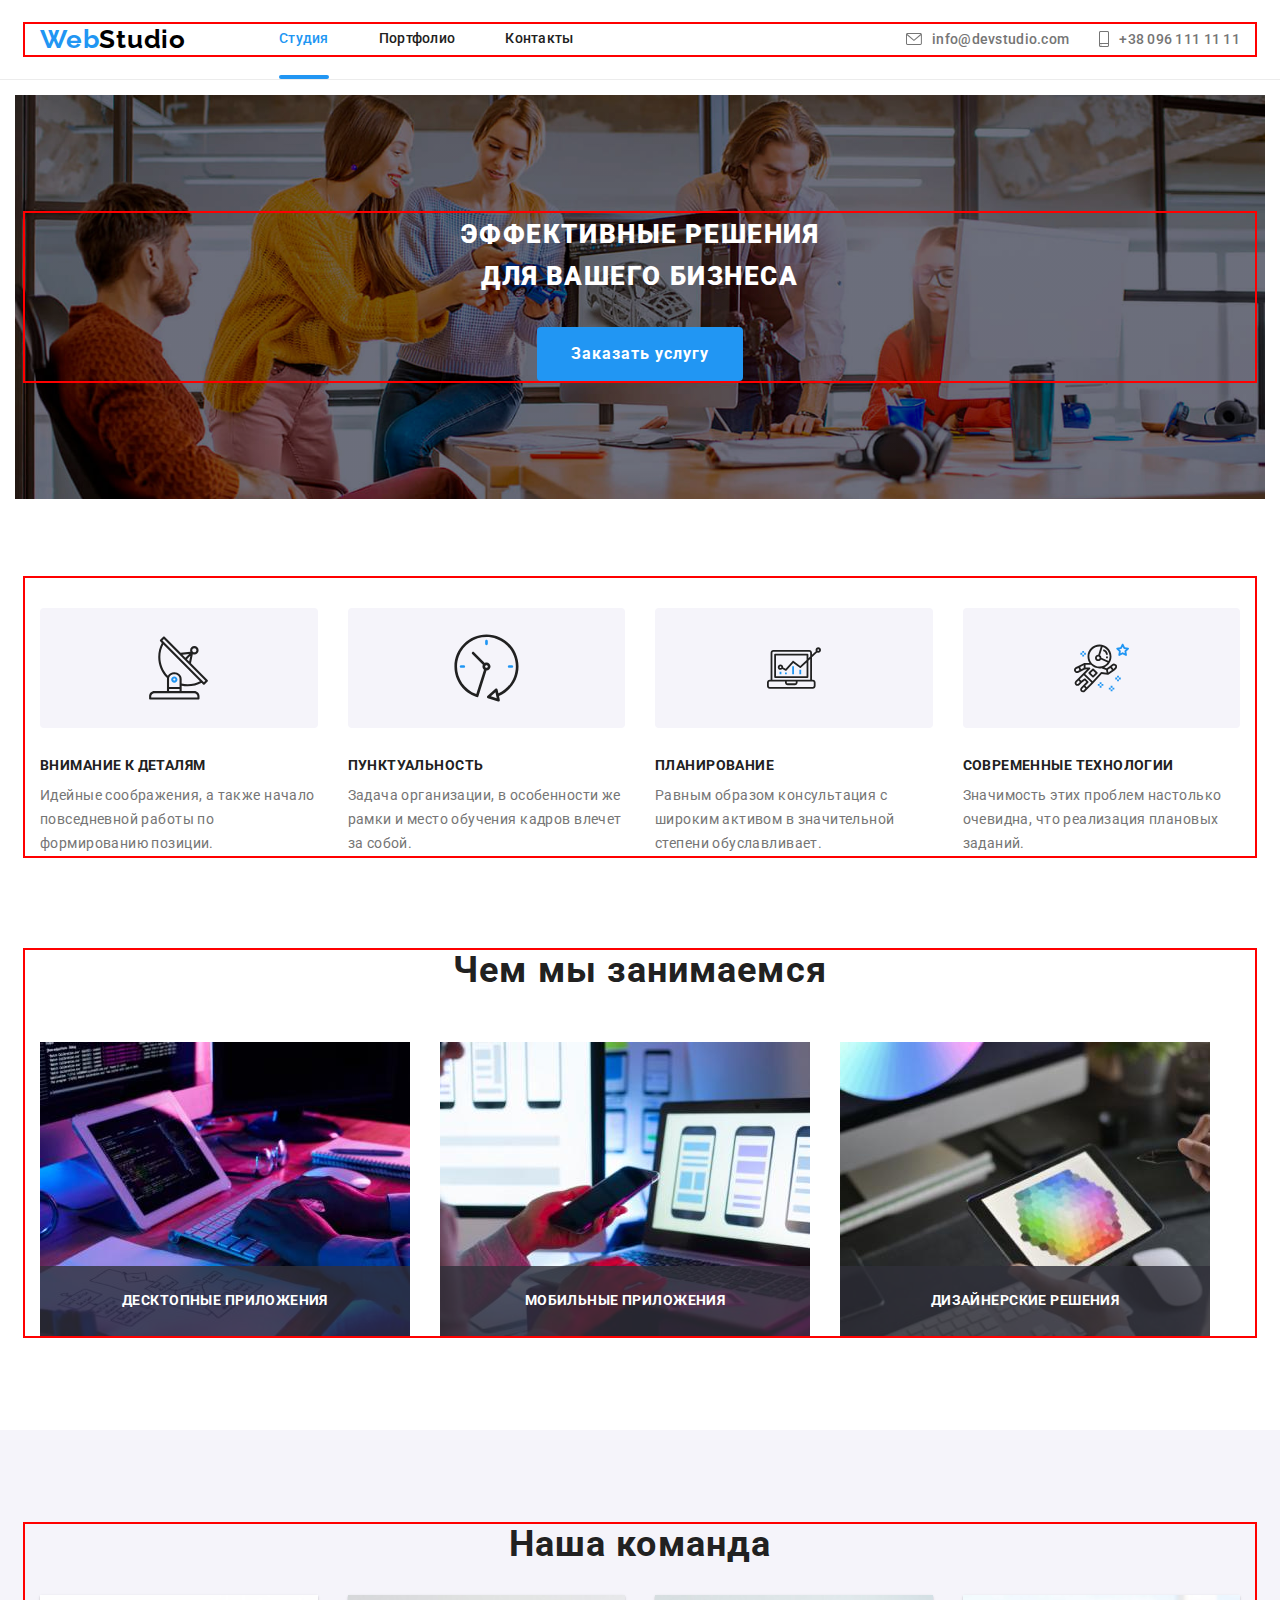
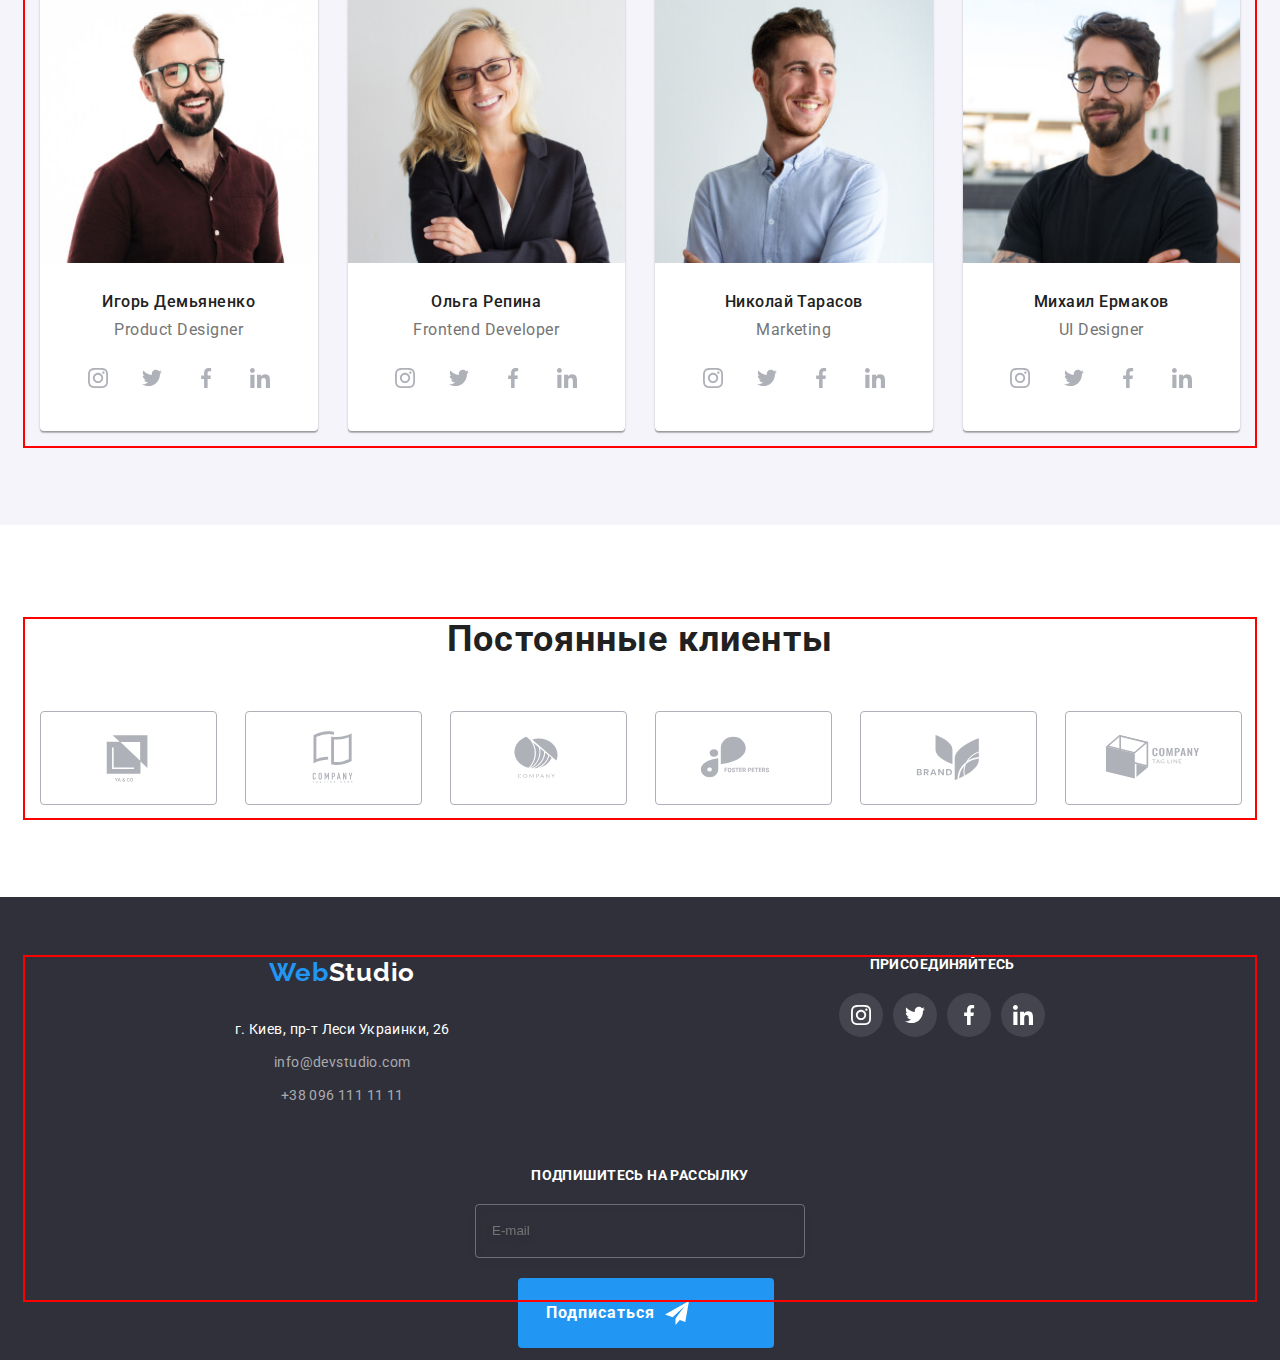
==== commit c4044839: "footer" ====
--- a/index.html
+++ b/index.html
@@ -38,24 +38,25 @@
         </button>
 
         <div class="mobile-menu is-hidden">
-          <button type="button" class="mobile-menu__close-button">
-              <svg class="mobile-menu__close-icon" width="17" height="17">
-                <use href="./images/icons.svg#button-modal"></use>
-              </svg>
-            </button> 
-            <div class="container mobile-menu__container">       
-              <nav class="mobile-menu__navigation">
-                <ul class="list mobile-menu__navigation-list">
-                  <li class="mobile-menu__navigation-list-item">
-                    <a class="link mobile-menu__navigation-link" href="#">Студия</a>
-                  </li>
-                  <li class="mobile-menu__navigation-list-item">
-                    <a class="link mobile-menu__navigation-link" href="./portfolio.html">Портфолио</a>
-                  </li>
-                  <li class="mobile-menu__navigation-list-item">
-                    <a class="link mobile-menu__navigation-link" href="">Контакты</a>
-                  </li>
-                </ul>
+          <div class="container mobile-menu__container">
+            <button type="button" class="mobile-menu__close-button">
+                <svg class="mobile-menu__close-icon" width="17" height="17">
+                  <use href="./images/icons.svg#button-modal"></use>
+                </svg>
+              </button> 
+                    
+                <nav class="mobile-menu__navigation">
+                  <ul class="list mobile-menu__navigation-list">
+                    <li class="mobile-menu__navigation-list-item">
+                      <a class="link mobile-menu__navigation-link" href="#">Студия</a>
+                    </li>
+                    <li class="mobile-menu__navigation-list-item">
+                      <a class="link mobile-menu__navigation-link" href="./portfolio.html">Портфолио</a>
+                    </li>
+                    <li class="mobile-menu__navigation-list-item">
+                      <a class="link mobile-menu__navigation-link" href="">Контакты</a>
+                    </li>
+                  </ul>
               </nav>
           
               <div>
@@ -77,25 +78,21 @@
                   <li class="mobile-menu__social-list-item">
                     <a class="link mobile-menu__social-list-link" href="#">Instagram</a>
                   </li>
-                  <li>
+                  <li class="mobile-menu__social-list-item">
                     <a class="link mobile-menu__social-list-link" href="#">Twitter</a>
                   </li>
-                  <li>
+                  <li class="mobile-menu__social-list-item">
                     <a class="link mobile-menu__social-list-link" href="#">Facebook</a>
                   </li>
-                  <li>
+                  <li class="mobile-menu__social-list-item">
                     <a class="link mobile-menu__social-list-link" href="#">LinkedIn</a>
                   </li>
-                </ul>          
+                </ul>
               </div>
             
           </div>
-      </div>
-
-        <!-- <ul class="list social-list">
-          <li class="social-list__item">
-            <a href="#" class="social-list__link"> -->
-
+        </div>
+        
         <nav class="navigation">
           <ul class="list navigation__list">
             <li class="navigation__list-item">
@@ -208,19 +205,24 @@
       </section>
 
       <!-- Чем мы занимаемся  -->
-      <!-- <section class="section about">
+      <section class="section about">
         <div class="container">
           <h2 class="tittle about__tittle">Чем мы занимаемся</h2>
           <ul class="list about__list">
             <li class="about__item">
               <div class="about__thumb">
-                <img
-                  class="about__img"
-                  src="./images/img1.jpg"
-                  alt="человек пишет код"
-                  width="370"
-                  height="294"
-                />
+                <picture>
+                  <source
+                  srcset="
+                    ./images/about/occ-1-desktop.jpg 1x, 
+                    ./images/about/occ-1-desktop@2x.jpg 2x">
+                    <img
+                  class="img"
+                  src="./images/about/occ-1-desktop.jpg"
+                  alt="человек пишет код"                  
+                />                    
+                </picture>
+                
                 <div class="about__tittle-wrap">
                   <h3 class="about__item-tittle">Десктопные приложения</h3>
                 </div>
@@ -228,13 +230,15 @@
             </li>
             <li class="about__item">
               <div class="about__thumb">
-                <img
-                  class="about__img"
-                  src="./images/img2.jpg"
-                  alt="работают над интерфейсом"
-                  width="370"
-                  height="294"
-                />
+                <picture>
+                  <source srcset="
+                    ./images/about/occ-2-desktop.jpg 1x, 
+                    ./images/about/occ-2-desktop@2x.jpg 2x">
+                  <img 
+                  class="img" 
+                  src="./images/about/occ-2-desktop.jpg" 
+                  alt="работают над интерфейсом" />
+                </picture>                
                 <div class="about__tittle-wrap">
                   <h3 class="about__item-tittle">Мобильные приложения</h3>
                 </div>
@@ -242,13 +246,14 @@
             </li>
             <li class="about__item">
               <div class="about__thumb">
-                <img
-                  class="about__img"
-                  src="./images/img3.jpg"
-                  alt="изображение палитры цветов"
-                  width="370"
-                  height="294"
-                />
+                <picture>
+                  <source srcset="
+                    ./images/about/occ-3-desktop.jpg 1x, 
+                    ./images/about/occ-3-desktop@2x.jpg 2x">
+                  <img class="img" 
+                  src="./images/about/occ-3-desktop.jpg" 
+                  alt="изображение палитры цветов" />
+                </picture>               
                 <div class="about__tittle-wrap">
                   <h3 class="about__item-tittle">Дизайнерские решения</h3>
                 </div>
@@ -256,7 +261,7 @@
             </li>
           </ul>
         </div>
-      </section> -->
+      </section>
 
       <!-- Наша команда -->
       <section class="section team">
@@ -264,13 +269,29 @@
           <h2 class="tittle team__tittle">Наша команда</h2>
           <ul class="list team__list">
             <li class="team__item">
-              <img
-                class="team__img img"
-                src="./images/img4.jpg"
-                alt="фотография мужчины"
-                width="270"
-                height="260"
-              />
+              <picture>
+                <source 
+                  srcset="
+                    ./images/team/team-1-desktop.jpg 1x, 
+                    ./images/team/team-1-desktop@2x.jpg 2x"
+                  
+                  media="(min-width: 1200px)">
+                  
+                  <source srcset="
+                    ./images/team/team-1-tablet.jpg 1x, 
+                    ./images/team/team-1-tablet@2x.jpg 2x" 
+                    
+                    media="(min-width: 768px)">
+
+                  <source srcset="
+                    ./images/team/team-1.jpg 1x, 
+                    ./images/team/team-1@2x.jpg 2x" 
+                    
+                    media="(min-width: 320px)">
+
+                <img class="img" src="./images/team/team-1-desktop.jpg" alt="фотография мужчины" />
+              </picture>
+              
               <div class="team__meta-wrap">
                 <h3 class="team__item-tittle">Игорь Демьяненко</h3>
                 <p class="team__item-text" lang="en">Product Designer</p>
@@ -323,13 +344,29 @@
               </div>
             </li>
             <li class="team__item">
-              <img
-                class="team__img img"
-                src="./images/img5.jpg"
-                alt="фотография женщины"
-                width="270"
-                height="260"
-              />
+              <picture>
+                <source 
+                  srcset="
+                    ./images/team/team-2-desktop.jpg 1x, 
+                    ./images/team/team-2-desktop@2x.jpg 2x"
+                  
+                  media="(min-width: 1200px)">
+                  
+                  <source srcset="
+                    ./images/team/team-2-tablet.jpg 1x, 
+                    ./images/team/team-2-tablet@2x.jpg 2x" 
+                    
+                    media="(min-width: 768px)">
+
+                  <source srcset="
+                    ./images/team/team-2.jpg 1x, 
+                    ./images/team/team-2@2x.jpg 2x" 
+                    
+                    media="(min-width: 320px)">
+
+                <img class="img" src="./images/team/team-2-desktop.jpg" alt="фотография женщины" />
+              </picture>
+              
               <div class="team__meta-wrap">
                 <h3 class="team__item-tittle">Ольга Репина</h3>
                 <p class="team__item-text" lang="en">Frontend Developer</p>
@@ -382,13 +419,22 @@
               </div>
             </li>
             <li class="team__item">
-              <img
-                class="team__img img"
-                src="./images/img6.jpg"
-                alt="фотография мужчины"
-                width="270"
-                height="260"
-              />
+              <picture>
+                <source srcset="
+                  ./images/team/team-3-desktop.jpg 1x, 
+                  ./images/team/team-3-desktop@2x.jpg 2x" media="(min-width: 1200px)">
+              
+                <source srcset="
+                  ./images/team/team-3-tablet.jpg 1x, 
+                  ./images/team/team-3-tablet@2x.jpg 2x" media="(min-width: 768px)">
+              
+                <source srcset="
+                  ./images/team/team-3.jpg 1x, 
+                  ./images/team/team-3@2x.jpg 2x" media="(min-width: 320px)">
+              
+                <img class="img" src="./images/team/team-3-desktop.jpg" alt="фотография мужчины" />
+              </picture>
+              
               <div class="team__meta-wrap">
                 <h3 class="team__item-tittle">Николай Тарасов</h3>
                 <p class="team__item-text" lang="en">Marketing</p>
@@ -441,13 +487,22 @@
               </div>
             </li>
             <li class="team__item">
-              <img
-                class="team__img img"
-                src="./images/img7.jpg"
-                alt="фотография мужчины"
-                width="270"
-                height="260"
-              />
+              <picture>
+                <source srcset="
+                  ./images/team/team-4-desktop.jpg 1x, 
+                  ./images/team/team-4-desktop@2x.jpg 2x" media="(min-width: 1200px)">
+              
+                <source srcset="
+                  ./images/team/team-4-tablet.jpg 1x, 
+                  ./images/team/team-4-tablet@2x.jpg 2x" media="(min-width: 768px)">
+              
+                <source srcset="
+                  ./images/team/team-4.jpg 1x, 
+                  ./images/team/team-4@2x.jpg 2x" media="(min-width: 320px)">
+              
+                <img class="img" src="./images/team/team-4-desktop.jpg" alt="фотография мужчины" />
+              </picture>
+              
               <div class="team__meta-wrap">
                 <h3 class="team__item-tittle">Михаил Ермаков</h3>
                 <p class="team__item-text" lang="en">UI Designer</p>
@@ -555,83 +610,85 @@
       </section>
     </main>
     <!-- - - - - - - - - - F O O T E R - - - - - - - - - - -->
-    <!-- <footer class="page-footer">
-      <div class="container address-social__wrap">
-        <div>
-          <a class="link logo page-footer__logo" href="">
-            Web<span class="page-footer__logo--second-color">Studio</span></a
-          >
-          <address class="address">
-            <ul class="list">
-              <li class="address__map address__item">
+    <footer class="page-footer">
+      <div class="container">
+        <div  class="address-social-wrap">
+          <div>
+            <a class="link logo page-footer__logo" href="">
+              Web<span class="page-footer__logo--second-color">Studio</span></a
+            >
+            <address class="address">
+              <ul class="list">
+                <li class="address__map address__item">
+                  <a
+                    class="link address__link"
+                    href="https://goo.gl/maps/CRVdqRHMDYzXewq58"
+                    target="_blank"
+                    rel="noopener noreferrer"
+                  >
+                    г. Киев, пр-т Леси Украинки, 26</a
+                  >
+                </li>
+                <li class="address__contact address__item">
+                  <a class="link address__link" href="mailto:info@devstudio.com"
+                    >info@devstudio.com</a
+                  >
+                </li>
+                <li class="address__contact address__item">
+                  <a class="link address__link" href="tel:+380961111111"
+                    >+38 096 111 11 11</a
+                  >
+                </li>
+              </ul>
+            </address>
+          </div>
+
+          <div class="social social__wrap">
+            <h2 class="social__tittle">присоединяйтесь</h2>
+            <ul class="list social-list">
+              <li class="social-list__item">
                 <a
-                  class="link address__link"
-                  href="https://goo.gl/maps/CRVdqRHMDYzXewq58"
-                  target="_blank"
-                  rel="noopener noreferrer"
+                  href="#"
+                  class="social-list__link social__link--footer-bg-color"
                 >
-                  г. Киев, пр-т Леси Украинки, 26</a
+                  <svg class="social-list__footer-icon" width="20" height="20">
+                    <use href="./images/icons.svg#instagram"></use>
+                  </svg>
+                </a>
+              </li>
+              <li class="social-list__item">
+                <a
+                  href="#"
+                  class="social-list__link social__link--footer-bg-color"
                 >
+                  <svg class="social-list__footer-icon" width="20" height="20">
+                    <use href="./images/icons.svg#twitter"></use>
+                  </svg>
+                </a>
               </li>
-              <li class="address__contact address__item">
-                <a class="link address__link" href="mailto:info@devstudio.com"
-                  >info@devstudio.com</a
+              <li class="social-list__item">
+                <a
+                  href="#"
+                  class="social-list__link social__link--footer-bg-color"
                 >
+                  <svg class="social-list__footer-icon" width="20" height="20">
+                    <use href="./images/icons.svg#facebook"></use>
+                  </svg>
+                </a>
               </li>
-              <li class="address__contact address__item">
-                <a class="link address__link" href="tel:+380961111111"
-                  >+38 096 111 11 11</a
+              <li class="social-list__item">
+                <a
+                  href="#"
+                  class="social-list__link social__link--footer-bg-color"
                 >
+                  <svg class="social-list__footer-icon" width="20" height="20">
+                    <use href="./images/icons.svg#linkedin"></use>
+                  </svg>
+                </a>
               </li>
             </ul>
-          </address>
-        </div>
-
-        <div class="social social__wrap">
-          <h2 class="social__tittle">присоединяйтесь</h2>
-          <ul class="list social-list">
-            <li class="social-list__item">
-              <a
-                href="#"
-                class="social-list__link social__link--footer-bg-color"
-              >
-                <svg class="social-list__footer-icon" width="20" height="20">
-                  <use href="./images/icons.svg#instagram"></use>
-                </svg>
-              </a>
-            </li>
-            <li class="social-list__item">
-              <a
-                href="#"
-                class="social-list__link social__link--footer-bg-color"
-              >
-                <svg class="social-list__footer-icon" width="20" height="20">
-                  <use href="./images/icons.svg#twitter"></use>
-                </svg>
-              </a>
-            </li>
-            <li class="social-list__item">
-              <a
-                href="#"
-                class="social-list__link social__link--footer-bg-color"
-              >
-                <svg class="social-list__footer-icon" width="20" height="20">
-                  <use href="./images/icons.svg#facebook"></use>
-                </svg>
-              </a>
-            </li>
-            <li class="social-list__item">
-              <a
-                href="#"
-                class="social-list__link social__link--footer-bg-color"
-              >
-                <svg class="social-list__footer-icon" width="20" height="20">
-                  <use href="./images/icons.svg#linkedin"></use>
-                </svg>
-              </a>
-            </li>
-          </ul>
-        </div>
+          </div>
+      </div>
         <div class="newsletter">
           <p class="newsletter__text">Подпишитесь на рассылку</p>
           <form action="#">
@@ -654,7 +711,7 @@
           </form>
         </div>
       </div>
-    </footer> -->
+    </footer>
 
     <!-- - - - - - - - - M O D A L - - - - - - - -->
 
--- a/css/main.min.css
+++ b/css/main.min.css
@@ -1,2 +1,2 @@
-:root{--title-text-color: #212121;--main-text-color: #757575;--second-text-color: #ffffff;--accent-color: #2196f3}h1,h2,h3,h4,h5,h6,p{margin:0}ul{margin:0;padding:0}body{margin:0;padding:0;color:var(--main-text-color);font-family:"Roboto", sans-serif}.container{padding:0px 15px;margin:0 auto;width:100%;outline:2px solid red}@media screen and (min-width: 480px){.container{width:480px}}@media screen and (min-width: 768px){.container{width:768px}}@media screen and (min-width: 1200px){.container{width:1200px}}.list{list-style:none}.link{text-decoration:none}.section{padding:60px 0}@media screen and (min-width: 1200px){.section{padding:94px 0}}.img{display:block;max-width:100%;height:auto}.visually-hidden{position:absolute;width:1px;height:1px;margin:-1px;border:0;padding:0;white-space:nowrap;clip-path:inset(100%);clip:rect(0 0 0 0);overflow:hidden}.page-header{border-bottom:1px solid #ececec;padding-top:24px;padding-bottom:24px}@media screen and (min-width: 768px){.page-header__logo{margin-right:88px}}@media screen and (min-width: 1200px){.page-header__logo{margin-right:93px}}.page-header__logo--second-color{color:#000000}.navigation{display:none}@media screen and (min-width: 768px){.navigation{display:block}}.navigation__list{display:flex}.page-header__wrap{display:flex;align-items:center;justify-content:space-between}.navigation__link{display:flex;font-style:normal;font-weight:500;font-size:14px;line-height:1.14;letter-spacing:0.02em;color:var(--title-text-color);transition-property:color;transition-duration:250ms;transition-timing-function:cubic-bezier(0.4, 0, 0.2, 1)}.navigation__link:hover,.navigation__link:focus{color:var(--accent-color)}.link--current{position:relative;color:var(--accent-color)}.link--current::after{position:absolute;display:inline-block;content:"";width:100%;height:4px;top:44px;background-color:var(--accent-color);border-radius:2px}.navigation__list-item{margin-right:50px}.navigation__list-item:last-child{margin-right:0}.navigation__list-item:last-child:focus{color:var(--accent-color)}.contact__list{display:none;margin-left:auto}@media screen and (min-width: 768px){.contact__list{display:block}}@media screen and (min-width: 1200px){.contact__list{display:flex}}.contact__link{display:flex;align-items:center;font-style:normal;font-weight:500;font-size:14px;line-height:1.4;letter-spacing:0.02em;color:var(--main-text-color);fill:var(--main-text-color);transition-property:color, fill;transition-duration:250ms;transition-timing-function:cubic-bezier(0.4, 0, 0.2, 1)}.contact__link:hover,.contact__link:focus{fill:var(--accent-color);color:var(--accent-color)}@media screen and (min-width: 768px) and (max-width: 1199px){.contact__item:not(:last-child){margin-bottom:12px}}@media screen and (min-width: 1200px){.contact__item:not(:last-child){margin-right:30px}}.contact__icon{margin-right:10px}.mobile-menu__open-button{display:flex;align-items:center;background-color:transparent;border:none}@media screen and (min-width: 768px){.mobile-menu__open-button{display:none}}.hero{margin:auto;background-color:#c4c4c4;background-repeat:no-repeat;background-position:center;background-size:cover;padding:118px 0;background-image:linear-gradient(0deg, rgba(0,0,0,0.2), rgba(0,0,0,0.2)),url(../images/hero/hero.jpg)}@media (min-device-pixel-ratio: 2), (min-resolution: 192dpi), (min-resolution: 2dppx){.hero{background-image:linear-gradient(0deg, rgba(0,0,0,0.2), rgba(0,0,0,0.2)),url(../images/hero/hero2x.jpg)}}@media screen and (min-width: 768px){.hero{flex-basis:calc(100% / 2 - 30px);margin:15px;background-image:linear-gradient(0deg, rgba(0,0,0,0.2), rgba(0,0,0,0.2)),url(../images/hero/hero-tablet.jpg)}}@media screen and (min-width: 768px) and (min-device-pixel-ratio: 2), screen and (min-width: 768px) and (min-resolution: 192dpi), screen and (min-width: 768px) and (min-resolution: 2dppx){.hero{background-image:linear-gradient(0deg, rgba(0,0,0,0.2), rgba(0,0,0,0.2)),url(../images/hero/hero-tablet2x.jpg)}}@media screen and (min-width: 1200px){.hero{background-image:linear-gradient(0deg, rgba(0,0,0,0.2), rgba(0,0,0,0.2)),url(../images/hero/hero-desktop.jpg)}}@media screen and (min-width: 1200px) and (min-device-pixel-ratio: 2), screen and (min-width: 1200px) and (min-resolution: 192dpi), screen and (min-width: 1200px) and (min-resolution: 2dppx){.hero{background-image:linear-gradient(0deg, rgba(0,0,0,0.2), rgba(0,0,0,0.2)),url(../images/hero/hero-desktop2x.jpg)}}.hero__tittle{display:block;font-weight:900;font-size:26px;line-height:1.62;text-align:center;letter-spacing:0.06em;text-transform:uppercase;color:var(--second-text-color)}.hero__button{display:block;margin:30px auto 0;padding:10px 32px;min-width:200px;font-family:inherit;font-weight:700;font-size:16px;line-height:1.87;align-items:center;text-align:center;letter-spacing:0.06em;background:#2196f3;color:var(--second-text-color);cursor:pointer;border-radius:4px;border-color:transparent}@media screen and (min-width: 768px){.values__list{margin-top:-30px;margin-left:-30px;display:flex;flex-wrap:wrap}}@media screen and (max-width: 767px){.values__item:not(:last-child){margin-bottom:30px}}@media screen and (min-width: 768px){.values__item{margin-top:30px;margin-left:30px;flex-basis:calc(100% / 2 - 30px)}}@media screen and (min-width: 1200px){.values__item{flex-basis:calc(100% / 4 - 30px)}}.values__icon-container{display:flex;justify-content:center;align-items:center;width:100%;height:120px;margin-bottom:30px;background-color:#f5f4fa;border-radius:4px}.values__item-tittle{margin-bottom:10px;font-weight:700;font-size:14px;line-height:1.14;letter-spacing:0.03em;text-transform:uppercase;color:var(--title-text-color)}.values__text{font-size:14px;line-height:1.71;letter-spacing:0.03em;color:var(--main-text-color)}.about__img{display:block}.about__tittle{margin:0 auto 50px}.about__list{display:flex}.about__list .about__item+.about__item{margin-left:30px}.about__thumb{position:relative}.about__tittle-wrap{position:absolute;width:370px;height:70px;bottom:0;background-color:rgba(47,48,58,0.8)}.about__item-tittle{margin:27px auto;font-weight:700;font-size:14px;line-height:1.14;text-align:center;letter-spacing:0.03em;text-transform:uppercase;color:#ffffff}.team{background:#f5f4fa}.team__tittle{margin:0 auto 30px}@media screen and (min-width: 768px){.team__list{display:flex;flex-wrap:wrap;margin:-15px}}.team__item{border-bottom:1px solid transparent;border-radius:0 0 4px 4px;background:#ffffff;box-shadow:0px 1px 3px rgba(0,0,0,0.12),0px 1px 1px rgba(0,0,0,0.14),0px 2px 1px rgba(0,0,0,0.2)}.team__item img{width:100%}@media screen and (max-width: 767px){.team__item:not(:last-child){margin-bottom:30px}}@media screen and (min-width: 768px){.team__item{flex-basis:calc(100% / 2 - 30px);margin:15px}}@media screen and (min-width: 1200px){.team__item{flex-basis:calc(100% / 4 - 30px)}}.team__item-tittle{margin-bottom:10px;font-weight:500;font-size:16px;line-height:1.18;text-align:center;letter-spacing:0.03em;color:var(--title-text-color)}.team__meta-wrap{padding-top:30px;padding-bottom:30px}.team__item-text{margin-bottom:16px;font-size:16px;line-height:1.18;text-align:center;letter-spacing:0.03em;color:var(--main-text-color)}.social-list__link:hover,.social-list__link:focus{background-color:var(--accent-color);fill:#ffffff}.social-list__team-icon{fill:#afb1b8}.social-list__link:hover .social-list__team-icon,.social-list__link:focus .social-list__team-icon{fill:#ffffff}.clients__tittle{margin:0 auto 50px}.clients__list{display:flex;flex-wrap:wrap;margin:-15px}.clients__item{flex-basis:calc(100% / 2 - 30px);height:92px;margin:15px}@media screen and (min-width: 768px){.clients__item{flex-basis:calc(100% / 3 - 30px)}}@media screen and (min-width: 1200px){.clients__item{flex-basis:calc(100% / 6 - 30px)}}.clients__link{display:flex;justify-content:center;align-items:center;width:100%;height:100%;border:1px solid #afb1b8;border-radius:4px;fill:#afb1b8;transition-property:fill, border-color;transition-duration:250ms;transition-timing-function:cubic-bezier(0.4, 0, 0.2, 1)}.clients__link:hover,.clients__link:focus{border-color:var(--accent-color);fill:var(--accent-color)}.page-footer{padding:60px 0;height:252px;background-color:#2f303a}.page-footer__logo{margin-bottom:30px}.page-footer__logo--second-color{color:var(--second-text-color)}.address{font-style:normal}.address-social__wrap{display:flex;align-items:baseline}.address__link{color:inherit}.address__map{font-weight:normal;font-size:14px;line-height:1.71;letter-spacing:0.03em;color:var(--second-text-color)}.address__contact{font-weight:normal;font-size:14px;line-height:1.71;letter-spacing:0.03em;color:rgba(255,255,255,0.6)}.address__item:not(:last-child){margin-bottom:9px}.social__wrap{margin-left:70px;margin-right:93px}.social__tittle{margin-bottom:20px;font-weight:700;font-size:14px;line-height:1.14;letter-spacing:0.03em;text-transform:uppercase;color:var(--second-text-color)}.social-list__link:hover,.social-list__link:focus{background-color:var(--accent-color)}.social__link--footer-bg-color{background-color:rgba(255,255,255,0.1)}.social-list__footer-icon{fill:#ffffff}.newsletter__text{margin-bottom:20px;font-weight:700;font-size:14px;line-height:1.14;letter-spacing:0.03em;text-transform:uppercase;color:var(--second-text-color)}.newsletter__wrap{display:flex}.newsletter__input{width:358px;height:50px;padding-left:16px;color:var(--second-text-color);border:1px solid rgba(255,255,255,0.3);filter:drop-shadow(0px 4px 4px rgba(0,0,0,0.15));border-radius:4px;background-color:transparent;outline:none}.newsletter__input:focus{border-color:var(--accent-color)}.newsletter__input:focus::placeholder{font-size:16px;line-height:1.25;color:rgba(255,255,255,0.6)}.newsletter__link{display:flex;align-items:center;width:200px;height:50px;padding:10px 28px;margin-left:12px;transition:transform 250ms cubic-bezier(0.4, 0, 0.2, 1);font-weight:bold;font-size:16px;line-height:1.87px;letter-spacing:0.06em;color:var(--second-text-color);background:var(--accent-color);border-radius:4px;border-color:transparent;cursor:pointer}.newsletter__link:hover,.newsletter__link:focus{box-shadow:0px 4px 4px rgba(0,0,0,0.15);border-color:var(--accent-color)}.newsletter__icon{fill:#ffffff;margin-left:10px}.backdrop{position:fixed;top:0;left:0;min-width:100%;min-height:100%;background-color:rgba(0,0,0,0.2);transition:opacity 250ms cubic-bezier(0.4, 0, 0.2, 1),visibility 250ms cubic-bezier(0.4, 0, 0.2, 1)}.modal{position:absolute;left:50%;top:50%;width:528px;min-height:581px;padding:40px;background-color:#ffffff;box-shadow:0px 1px 3px rgba(0,0,0,0.12),0px 1px 1px rgba(0,0,0,0.14),0px 2px 1px rgba(0,0,0,0.2);border-radius:4px;transition:transform 250ms cubic-bezier(0.4, 0, 0.2, 1);transform:translate(-50%, -50%)}.is-hidden{visibility:hidden;opacity:0;pointer-events:none}.backdrop.is-hidden .modal{transform:scale(-0.5);transition:transform 250ms cubic-bezier(0.4, 0, 0.2, 1)}.modal__close-button{position:absolute;top:8px;right:8px;display:flex;align-items:center;justify-content:center;width:30px;height:30px;border:1px solid rgba(0,0,0,0.1);border-radius:50%;background-color:transparent;cursor:pointer;transition-property:fill;transition-duration:250ms;transition-timing-function:cubic-bezier(0.4, 0, 0.2, 1)}.modal__close-button:hover .modal__close-icon,.modal__close-button:focus .modal__close-icon{fill:var(--accent-color)}.modal__tittle{margin-bottom:12px;font-weight:700;font-size:20px;line-height:1.15;text-align:center;letter-spacing:0.03em;color:var(--title-text-color)}.modal__field-wrap{margin-bottom:10px}.modal__input{width:100%;height:40px;padding:0 10px 0 42px;border:1px solid rgba(33,33,33,0.2);border-radius:4px;font-size:12px;line-height:1.16;letter-spacing:0.01em;color:var(--main-text-color);outline:none;transition:border-color 250ms cubic-bezier(0.4, 0, 0.2, 1)}.modal__input:focus{border-color:var(--accent-color)}.modal__input:focus+.modal__input-icon{fill:var(--accent-color)}.modal__input-wrap{position:relative}.modal__label{display:block;margin-bottom:4px;font-size:12px;line-height:1.16;letter-spacing:0.01em;color:var(--main-text-color)}.modal__input-icon{position:absolute;display:block;top:50%;left:15px;transform:translateY(-50%);transition:fill 250ms cubic-bezier(0.4, 0, 0.2, 1)}.modal__comments{height:120px;width:100%;margin-bottom:10px;padding:12px 16px;border:1px solid rgba(33,33,33,0.2);border-radius:4px;resize:none;outline:none;transition:border-color 250ms cubic-bezier(0.4, 0, 0.2, 1)}.modal__comments:focus{border-color:var(--accent-color)}.modal__comments::placeholder{font-size:12px;line-height:1.16;letter-spacing:0.01em;color:rgba(117,117,117,0.5)}.modal__checkbox-wrap{display:flex;align-items:center;justify-content:center}.modal__checkbox:focus+.modal__checkbox-text .modal__custom-checkbox{border-color:var(--accent-color)}.modal__custom-checkbox{display:flex;align-items:center;justify-content:center;margin-right:8px;width:16px;height:15px;border:2px solid var(--title-text-color);border-radius:2px}.modal__custom-icon{fill:var(--second-text-color)}.modal__checkbox-text{display:flex;align-items:center;justify-content:center;font-size:14px;line-height:1.71px;letter-spacing:0.03em;color:var(--main-text-color)}.modal__checkbox:checked+.modal__checkbox-text .modal__custom-checkbox{background-color:var(--accent-color);border:none}.modal__policy-link{cursor:pointer;color:var(--accent-color)}.modal__submit-button{display:block;width:200px;height:50px;padding:0 10px;margin:30px auto 0;font-weight:700;font-size:16px;line-height:1.87;text-align:center;letter-spacing:0.06em;color:var(--second-text-color);background:var(--accent-color);border-color:transparent;cursor:pointer;border-radius:4px;transition:background-color 250ms cubic-bezier(0.4, 0, 0.2, 1),box-shadow 250ms cubic-bezier(0.4, 0, 0.2, 1)}.modal__submit-button:hover,.modal__submit-button:focus{box-shadow:0px 4px 4px rgba(0,0,0,0.15)}.filter{display:flex;flex-wrap:wrap;justify-content:start;margin-top:-15px}.filter .filter__item:not(:last-child){margin-right:8px}.filter .filter__item{margin-top:15px}@media screen and (min-width: 768px){.filter{justify-content:center}}.filter__position{margin-bottom:40px}.filter__button{padding:6px 22px;font-family:inherit;font-weight:500;font-size:16px;line-height:1.62;text-align:center;letter-spacing:0.03em;background-color:#f5f4fa;cursor:pointer;border:transparent;border-radius:4px;transition-property:color, background-color, box-shadow;transition-duration:250ms;transition-timing-function:cubic-bezier(0.4, 0, 0.2, 1)}.filter__button:hover,.filter__button:focus{color:#ffffff;background-color:var(--accent-color);box-shadow:0px 3px 1px rgba(0,0,0,0.1),0px 1px 2px rgba(0,0,0,0.08),0px 2px 2px rgba(0,0,0,0.12)}@media screen and (min-width: 768px){.portfolio{display:flex;flex-wrap:wrap;margin:-15px}}.portfolio__link{display:block;transition-property:box-shadow;transition-duration:250ms;transition-timing-function:cubic-bezier(0.4, 0, 0.2, 1)}.portfolio__link:hover,.portfolio__link:focus{box-shadow:0px 1px 1px rgba(0,0,0,0.12),0px 4px 4px rgba(0,0,0,0.06),1px 4px 6px rgba(0,0,0,0.16)}@media screen and (min-width: 768px){.portfolio__link{display:flex;flex-direction:column;height:100%}}.portfolio__thumb{position:relative;overflow:hidden}@media screen and (min-width: 768px){.portfolio__thumb{flex-grow:1}}.portfolio__item img{width:100%}@media screen and (max-width: 767px){.portfolio__item:not(:last-child){margin-bottom:30px}}@media screen and (min-width: 768px){.portfolio__item{flex-basis:calc(100% / 2 - 30px);margin:15px}}@media screen and (min-width: 1200px){.portfolio__item{flex-basis:calc(100% / 3 - 30px)}}.portfolio__overlay{position:absolute;padding:63px 24px;width:370px;height:294px;top:0;left:0;background-color:rgba(33,150,243,0.9);font-size:18px;line-height:1.56;letter-spacing:0.03em;color:#ffffff;transition-property:opacity, transform;transition-duration:250ms;transition-timing-function:cubic-bezier(0.4, 0, 0.2, 1);transform:translateY(100%);opacity:0}.portfolio__link:hover .portfolio__overlay,.portfolio__link:focus .portfolio__overlay{transform:translateY(0);opacity:1;transition:transform 250ms cubic-bezier(0.4, 0, 0.2, 1)}.portfolio__tittle{margin-bottom:4px;font-weight:700;font-size:18px;line-height:2;letter-spacing:0.06em;color:var(--title-text-color)}.portfolio__text{font-size:16px;line-height:1.87;letter-spacing:0.03em;color:var(--main-text-color)}.portfolio__meta{padding:20px 24px;width:100%;border-right:1px solid #eeeeee;border-bottom:1px solid #eeeeee;border-left:1px solid #eeeeee}.logo{display:block;font-family:Raleway;font-style:normal;font-weight:700;font-size:26px;line-height:1.19;letter-spacing:0.03em;color:var(--accent-color)}.tittle{display:block;font-weight:700;font-size:28px;line-height:33px;text-align:center;letter-spacing:0.03em;color:var(--title-text-color)}@media screen and (min-width: 1200px){.tittle{font-size:36px;line-height:1.16}}.social-list{display:flex;justify-content:center}.social-list__item{width:44px;height:44px}.social-list__item+.social-list__item{margin-left:10px}.social-list__link{display:flex;justify-content:center;align-items:center;width:100%;height:100%;border-radius:50%;transition-property:background-color, color;transition-duration:250ms;transition-timing-function:cubic-bezier(0.4, 0, 0.2, 1)}.mobile-menu{position:fixed;background-color:#ffffff;top:0;left:0;width:100vw;height:100vh}.mobile-menu .container{height:100%}.mobile-menu__close-button{margin-left:auto;margin-bottom:8px;display:flex;align-items:center;border:none;background-color:transparent}.mobile-menu__container{display:flex;flex-direction:column}.mobile-menu__navigation{margin-bottom:auto}.mobile-menu__navigation-link{font-weight:500;font-size:40px;line-height:1.18;text-align:center;letter-spacing:0.02em;color:var(--title-text-color)}.mobile-menu__navigation-link:hover,.mobile-menu__navigation-link:focus{color:var(--accent-color)}.mobile-menu__navigation-list-item:not(:last-child){margin-bottom:30px}.mobile-menu__contact-list{margin-bottom:64px}.mobile-menu__social-list-item:not(:last-child){border-right:1px solid rgba(33,33,33,0.2)}.mobile-menu__tel-link{font-weight:500;font-size:34px;line-height:1.18;letter-spacing:0.02em;color:var(--accent-color)}.mobile-menu__email-link{font-weight:500;font-size:24px;line-height:28px;letter-spacing:0.02em;color:var(--main-text-color)}.mobile-menu__social-list{display:flex;justify-content:center}.mobile-menu__contact-item:not(:last-child){margin-bottom:30px}.mobile-menu__social-list-link{font-weight:500;font-size:18px;line-height:1.22;letter-spacing:0.02em;color:var(--accent-color);padding-right:10px}
+:root{--title-text-color: #212121;--main-text-color: #757575;--second-text-color: #ffffff;--accent-color: #2196f3}h1,h2,h3,h4,h5,h6,p{margin:0}ul{margin:0;padding:0}body{margin:0;padding:0;color:var(--main-text-color);font-family:"Roboto", sans-serif}.container{padding:0px 15px;margin:0 auto;width:100%;outline:2px solid red}@media screen and (min-width: 480px){.container{width:480px}}@media screen and (min-width: 768px){.container{width:768px}}@media screen and (min-width: 1200px){.container{width:1200px}}.list{list-style:none}.link{text-decoration:none}.section{padding:60px 0}@media screen and (min-width: 1200px){.section{padding:94px 0}}.img{display:block;max-width:100%;height:auto}.visually-hidden{position:absolute;width:1px;height:1px;margin:-1px;border:0;padding:0;white-space:nowrap;clip-path:inset(100%);clip:rect(0 0 0 0);overflow:hidden}.page-header{border-bottom:1px solid #ececec;padding-top:24px;padding-bottom:24px}@media screen and (min-width: 768px){.page-header__logo{margin-right:88px}}@media screen and (min-width: 1200px){.page-header__logo{margin-right:93px}}.page-header__logo--second-color{color:#000000}.navigation{display:none}@media screen and (min-width: 768px){.navigation{display:block}}.navigation__list{display:flex}.page-header__wrap{display:flex;align-items:center;justify-content:space-between}.navigation__link{display:flex;font-style:normal;font-weight:500;font-size:14px;line-height:1.14;letter-spacing:0.02em;color:var(--title-text-color);transition-property:color;transition-duration:250ms;transition-timing-function:cubic-bezier(0.4, 0, 0.2, 1)}.navigation__link:hover,.navigation__link:focus{color:var(--accent-color)}.link--current{position:relative;color:var(--accent-color)}.link--current::after{position:absolute;display:inline-block;content:"";width:100%;height:4px;top:44px;background-color:var(--accent-color);border-radius:2px}.navigation__list-item{margin-right:50px}.navigation__list-item:last-child{margin-right:0}.navigation__list-item:last-child:focus{color:var(--accent-color)}.contact__list{display:none;margin-left:auto}@media screen and (min-width: 768px){.contact__list{display:block}}@media screen and (min-width: 1200px){.contact__list{display:flex}}.contact__link{display:flex;align-items:center;font-style:normal;font-weight:500;font-size:14px;line-height:1.4;letter-spacing:0.02em;color:var(--main-text-color);fill:var(--main-text-color);transition-property:color, fill;transition-duration:250ms;transition-timing-function:cubic-bezier(0.4, 0, 0.2, 1)}.contact__link:hover,.contact__link:focus{fill:var(--accent-color);color:var(--accent-color)}@media screen and (min-width: 768px) and (max-width: 1199px){.contact__item:not(:last-child){margin-bottom:12px}}@media screen and (min-width: 1200px){.contact__item:not(:last-child){margin-right:30px}}.contact__icon{margin-right:10px}.mobile-menu__open-button{display:flex;align-items:center;background-color:transparent;border:none}.mobile-menu__open-button:hover,.mobile-menu__open-button:focus .mobile-menu__open-icon{fill:var(--accent-color)}@media screen and (min-width: 768px){.mobile-menu__open-button{display:none}}.hero{margin:auto;background-color:#c4c4c4;background-repeat:no-repeat;background-position:center;background-size:cover;padding:118px 0;background-image:linear-gradient(0deg, rgba(0,0,0,0.2), rgba(0,0,0,0.2)),url(../images/hero/hero.jpg)}@media (min-device-pixel-ratio: 2), (min-resolution: 192dpi), (min-resolution: 2dppx){.hero{background-image:linear-gradient(0deg, rgba(0,0,0,0.2), rgba(0,0,0,0.2)),url(../images/hero/hero2x.jpg)}}@media screen and (min-width: 768px){.hero{flex-basis:calc(100% / 2 - 30px);margin:15px;background-image:linear-gradient(0deg, rgba(0,0,0,0.2), rgba(0,0,0,0.2)),url(../images/hero/hero-tablet.jpg)}}@media screen and (min-width: 768px) and (min-device-pixel-ratio: 2), screen and (min-width: 768px) and (min-resolution: 192dpi), screen and (min-width: 768px) and (min-resolution: 2dppx){.hero{background-image:linear-gradient(0deg, rgba(0,0,0,0.2), rgba(0,0,0,0.2)),url(../images/hero/hero-tablet2x.jpg)}}@media screen and (min-width: 1200px){.hero{background-image:linear-gradient(0deg, rgba(0,0,0,0.2), rgba(0,0,0,0.2)),url(../images/hero/hero-desktop.jpg)}}@media screen and (min-width: 1200px) and (min-device-pixel-ratio: 2), screen and (min-width: 1200px) and (min-resolution: 192dpi), screen and (min-width: 1200px) and (min-resolution: 2dppx){.hero{background-image:linear-gradient(0deg, rgba(0,0,0,0.2), rgba(0,0,0,0.2)),url(../images/hero/hero-desktop2x.jpg)}}.hero__tittle{display:block;font-weight:900;font-size:26px;line-height:1.62;text-align:center;letter-spacing:0.06em;text-transform:uppercase;color:var(--second-text-color)}.hero__button{display:block;margin:30px auto 0;padding:10px 32px;min-width:200px;font-family:inherit;font-weight:700;font-size:16px;line-height:1.87;align-items:center;text-align:center;letter-spacing:0.06em;background:#2196f3;color:var(--second-text-color);cursor:pointer;border-radius:4px;border-color:transparent}.values{padding-bottom:0}@media screen and (min-width: 768px){.values__list{margin-top:-30px;margin-left:-30px;display:flex;flex-wrap:wrap}}@media screen and (max-width: 767px){.values__item:not(:last-child){margin-bottom:30px}}@media screen and (min-width: 768px){.values__item{margin-top:30px;margin-left:30px;flex-basis:calc(100% / 2 - 30px)}}@media screen and (min-width: 1200px){.values__item{flex-basis:calc(100% / 4 - 30px)}}.values__icon-container{display:flex;justify-content:center;align-items:center;width:100%;height:120px;margin-bottom:30px;background-color:#f5f4fa;border-radius:4px}.values__item-tittle{margin-bottom:10px;font-weight:700;font-size:14px;line-height:1.14;letter-spacing:0.03em;text-transform:uppercase;color:var(--title-text-color)}.values__text{font-size:14px;line-height:1.71;letter-spacing:0.03em;color:var(--main-text-color)}@media screen and (max-width: 1199px){.about{display:none}}.about__tittle{margin:0 auto 50px}.about__list{display:flex}.about__list .about__item+.about__item{margin-left:30px}.about__thumb{position:relative}.about__tittle-wrap{position:absolute;width:370px;height:70px;bottom:0;background-color:rgba(47,48,58,0.8)}.about__item-tittle{margin:27px auto;font-weight:700;font-size:14px;line-height:1.14;text-align:center;letter-spacing:0.03em;text-transform:uppercase;color:#ffffff}.team{background:#f5f4fa}.team__tittle{margin:0 auto 30px}@media screen and (min-width: 768px){.team__list{display:flex;flex-wrap:wrap;margin:-15px}}.team__item{border-bottom:1px solid transparent;border-radius:0 0 4px 4px;background:#ffffff;box-shadow:0px 1px 3px rgba(0,0,0,0.12),0px 1px 1px rgba(0,0,0,0.14),0px 2px 1px rgba(0,0,0,0.2)}.team__item img{width:100%}@media screen and (max-width: 767px){.team__item:not(:last-child){margin-bottom:30px}}@media screen and (min-width: 768px){.team__item{flex-basis:calc(100% / 2 - 30px);margin:15px}}@media screen and (min-width: 1200px){.team__item{flex-basis:calc(100% / 4 - 30px)}}.team__item-tittle{margin-bottom:10px;font-weight:500;font-size:16px;line-height:1.18;text-align:center;letter-spacing:0.03em;color:var(--title-text-color)}.team__meta-wrap{padding-top:30px;padding-bottom:30px}.team__item-text{margin-bottom:16px;font-size:16px;line-height:1.18;text-align:center;letter-spacing:0.03em;color:var(--main-text-color)}.social-list__link:hover,.social-list__link:focus{background-color:var(--accent-color);fill:#ffffff}.social-list__team-icon{fill:#afb1b8}.social-list__link:hover .social-list__team-icon,.social-list__link:focus .social-list__team-icon{fill:#ffffff}.clients__tittle{margin:0 auto 50px}.clients__list{display:flex;flex-wrap:wrap;margin:-15px}.clients__item{flex-basis:calc(100% / 2 - 30px);height:92px;margin:15px}@media screen and (min-width: 768px){.clients__item{flex-basis:calc(100% / 3 - 30px)}}@media screen and (min-width: 1200px){.clients__item{flex-basis:calc(100% / 6 - 30px)}}.clients__link{display:flex;justify-content:center;align-items:center;width:100%;height:100%;border:1px solid #afb1b8;border-radius:4px;fill:#afb1b8;transition-property:fill, border-color;transition-duration:250ms;transition-timing-function:cubic-bezier(0.4, 0, 0.2, 1)}.clients__link:hover,.clients__link:focus{border-color:var(--accent-color);fill:var(--accent-color)}.page-footer{margin:auto;padding:60px 0;background-color:#2f303a}.page-footer .container{height:483px;display:flex;flex-direction:column;align-items:center;justify-content:space-between}@media screen and (min-width: 768px){.page-footer .container{height:343px;display:block}}.page-footer__logo{margin-bottom:30px;text-align:center}.page-footer__logo--second-color{color:var(--second-text-color)}.address{font-style:normal;text-align:center}@media screen and (min-width: 768px){.address-social-wrap{display:flex;justify-content:space-around;margin-bottom:60px}}.address__link{color:inherit}.address__map{font-weight:normal;font-size:14px;line-height:1.71;letter-spacing:0.03em;color:var(--second-text-color)}.address__contact{font-weight:normal;font-size:14px;line-height:1.71;letter-spacing:0.03em;color:rgba(255,255,255,0.6)}.address__item:not(:last-child){margin-bottom:9px}.social__wrap{display:flex;flex-direction:column;align-items:center}.social__tittle{margin-bottom:20px;font-weight:700;font-size:14px;line-height:1.14;letter-spacing:0.03em;text-transform:uppercase;color:var(--second-text-color)}.social-list__link:hover,.social-list__link:focus{background-color:var(--accent-color)}.social__link--footer-bg-color{background-color:rgba(255,255,255,0.1)}.social-list__footer-icon{fill:#ffffff}.newsletter__text{margin-bottom:20px;font-weight:700;font-size:14px;line-height:1.14;letter-spacing:0.03em;text-transform:uppercase;text-align:center;color:var(--second-text-color)}.newsletter__wrap{display:flex;flex-direction:column;align-items:center}.newsletter__input{width:310px;height:50px;margin-bottom:20px;padding-left:16px;color:var(--second-text-color);border:1px solid rgba(255,255,255,0.3);filter:drop-shadow(0px 4px 4px rgba(0,0,0,0.15));border-radius:4px;background-color:transparent;outline:none}.newsletter__input:focus{border-color:var(--accent-color)}.newsletter__input:focus::placeholder{font-size:16px;line-height:1.25;color:rgba(255,255,255,0.6)}.newsletter__link{display:flex;align-items:center;width:200px;height:50px;padding:10px 28px;margin-left:12px;transition:transform 250ms cubic-bezier(0.4, 0, 0.2, 1);font-weight:bold;font-size:16px;line-height:1.87px;letter-spacing:0.06em;color:var(--second-text-color);background:var(--accent-color);border-radius:4px;border-color:transparent;cursor:pointer}.newsletter__link:hover,.newsletter__link:focus{box-shadow:0px 4px 4px rgba(0,0,0,0.15);border-color:var(--accent-color)}.newsletter__icon{fill:#ffffff;margin-left:10px}.backdrop{position:fixed;top:0;left:0;min-width:100%;min-height:100%;background-color:rgba(0,0,0,0.2);transition:opacity 250ms cubic-bezier(0.4, 0, 0.2, 1),visibility 250ms cubic-bezier(0.4, 0, 0.2, 1)}.modal{position:absolute;left:50%;top:50%;min-height:581px;padding:40px;background-color:#ffffff;box-shadow:0px 1px 3px rgba(0,0,0,0.12),0px 1px 1px rgba(0,0,0,0.14),0px 2px 1px rgba(0,0,0,0.2);border-radius:4px;transition:transform 250ms cubic-bezier(0.4, 0, 0.2, 1);transform:translate(-50%, -50%)}@media screen and (max-width: 479px){.modal{width:100%}}@media screen and (min-width: 480px){.modal{width:450px}}@media screen and (min-width: 768px){.modal{width:450px}}@media screen and (min-width: 1200px){.modal{width:528px}}.is-hidden{visibility:hidden;opacity:0;pointer-events:none}.backdrop.is-hidden .modal{transform:scale(-0.5);transition:transform 250ms cubic-bezier(0.4, 0, 0.2, 1)}.modal__close-button{position:absolute;top:8px;right:8px;display:flex;align-items:center;justify-content:center;width:30px;height:30px;border:1px solid rgba(0,0,0,0.1);border-radius:50%;background-color:transparent;cursor:pointer;transition-property:fill;transition-duration:250ms;transition-timing-function:cubic-bezier(0.4, 0, 0.2, 1)}.modal__close-button:hover .modal__close-icon,.modal__close-button:focus .modal__close-icon{fill:var(--accent-color)}.modal__tittle{margin-bottom:12px;font-weight:700;font-size:20px;line-height:1.5;text-align:center;letter-spacing:0.03em;color:var(--title-text-color)}@media screen and (min-width: 1200px){.modal__tittle{font-size:20px;line-height:1.15}}.modal__field-wrap{margin-bottom:10px}.modal__input{width:100%;height:40px;padding:0 10px 0 42px;border:1px solid rgba(33,33,33,0.2);border-radius:4px;font-size:12px;line-height:1.16;letter-spacing:0.01em;color:var(--main-text-color);outline:none;transition:border-color 250ms cubic-bezier(0.4, 0, 0.2, 1)}.modal__input:focus{border-color:var(--accent-color)}.modal__input:focus+.modal__input-icon{fill:var(--accent-color)}.modal__input-wrap{position:relative}.modal__label{display:block;margin-bottom:4px;font-size:12px;line-height:1.17;letter-spacing:0.01em;color:var(--main-text-color)}.modal__input-icon{position:absolute;display:block;top:50%;left:15px;transform:translateY(-50%);transition:fill 250ms cubic-bezier(0.4, 0, 0.2, 1)}.modal__comments{height:120px;width:100%;margin-bottom:10px;padding:12px 16px;border:1px solid rgba(33,33,33,0.2);border-radius:4px;resize:none;outline:none;transition:border-color 250ms cubic-bezier(0.4, 0, 0.2, 1)}.modal__comments:focus{border-color:var(--accent-color)}.modal__comments::placeholder{font-size:14px;line-height:1.14;letter-spacing:0.01em;color:rgba(117,117,117,0.5)}.modal__checkbox-wrap{display:flex;align-items:center;justify-content:center}.modal__checkbox:focus+.modal__checkbox-text .modal__custom-checkbox{border-color:var(--accent-color)}.modal__custom-checkbox{display:flex;align-items:center;justify-content:center;margin-right:8px;width:16px;height:15px;border:2px solid var(--title-text-color);border-radius:2px}.modal__custom-icon{fill:var(--second-text-color)}.modal__checkbox-text{display:flex;align-items:center;justify-content:center;font-size:12px;line-height:1.17;letter-spacing:0.03em;color:var(--main-text-color)}@media screen and (min-width: 1200px){.modal__checkbox-text{font-size:14px;line-height:1.71px}}.modal__checkbox:checked+.modal__checkbox-text .modal__custom-checkbox{background-color:var(--accent-color);border:none}.modal__policy-link{cursor:pointer;color:var(--accent-color)}.modal__submit-button{display:block;width:200px;height:50px;padding:0 10px;margin:30px auto 0;font-weight:700;font-size:16px;line-height:1.87;text-align:center;letter-spacing:0.06em;color:var(--second-text-color);background:var(--accent-color);border-color:transparent;cursor:pointer;border-radius:4px;transition:background-color 250ms cubic-bezier(0.4, 0, 0.2, 1),box-shadow 250ms cubic-bezier(0.4, 0, 0.2, 1)}.modal__submit-button:hover,.modal__submit-button:focus{box-shadow:0px 4px 4px rgba(0,0,0,0.15)}.filter{display:flex;flex-wrap:wrap;justify-content:start;margin-top:-15px}.filter .filter__item:not(:last-child){margin-right:8px}.filter .filter__item{margin-top:15px}@media screen and (min-width: 768px){.filter{justify-content:center}}.filter__position{margin-bottom:40px}.filter__button{padding:6px 22px;font-family:inherit;font-weight:500;font-size:16px;line-height:1.62;text-align:center;letter-spacing:0.03em;background-color:#f5f4fa;cursor:pointer;border:transparent;border-radius:4px;transition-property:color, background-color, box-shadow;transition-duration:250ms;transition-timing-function:cubic-bezier(0.4, 0, 0.2, 1)}.filter__button:hover,.filter__button:focus{color:#ffffff;background-color:var(--accent-color);box-shadow:0px 3px 1px rgba(0,0,0,0.1),0px 1px 2px rgba(0,0,0,0.08),0px 2px 2px rgba(0,0,0,0.12)}@media screen and (min-width: 768px){.portfolio{display:flex;flex-wrap:wrap;margin:-15px}}.portfolio__link{display:block;transition-property:box-shadow;transition-duration:250ms;transition-timing-function:cubic-bezier(0.4, 0, 0.2, 1)}.portfolio__link:hover,.portfolio__link:focus{box-shadow:0px 1px 1px rgba(0,0,0,0.12),0px 4px 4px rgba(0,0,0,0.06),1px 4px 6px rgba(0,0,0,0.16)}@media screen and (min-width: 768px){.portfolio__link{display:flex;flex-direction:column;height:100%}}.portfolio__thumb{position:relative;overflow:hidden}@media screen and (min-width: 768px){.portfolio__thumb{flex-grow:1}}.portfolio__item img{width:100%}@media screen and (max-width: 767px){.portfolio__item:not(:last-child){margin-bottom:30px}}@media screen and (min-width: 768px){.portfolio__item{flex-basis:calc(100% / 2 - 30px);margin:15px}}@media screen and (min-width: 1200px){.portfolio__item{flex-basis:calc(100% / 3 - 30px)}}.portfolio__overlay{position:absolute;padding:63px 24px;width:370px;height:294px;top:0;left:0;background-color:rgba(33,150,243,0.9);font-size:18px;line-height:1.56;letter-spacing:0.03em;color:#ffffff;transition-property:opacity, transform;transition-duration:250ms;transition-timing-function:cubic-bezier(0.4, 0, 0.2, 1);transform:translateY(100%);opacity:0}.portfolio__link:hover .portfolio__overlay,.portfolio__link:focus .portfolio__overlay{transform:translateY(0);opacity:1;transition:transform 250ms cubic-bezier(0.4, 0, 0.2, 1)}@media screen and (max-width: 767px){.portfolio__link:hover .portfolio__overlay,.portfolio__link:focus .portfolio__overlay{width:450px}}.portfolio__tittle{margin-bottom:4px;font-weight:700;font-size:18px;line-height:2;letter-spacing:0.06em;color:var(--title-text-color)}.portfolio__text{font-size:16px;line-height:1.87;letter-spacing:0.03em;color:var(--main-text-color)}.portfolio__meta{padding:20px 24px;width:100%;border-right:1px solid #eeeeee;border-bottom:1px solid #eeeeee;border-left:1px solid #eeeeee}.logo{display:block;font-family:Raleway;font-style:normal;font-weight:700;font-size:26px;line-height:1.19;letter-spacing:0.03em;color:var(--accent-color)}.tittle{display:block;font-weight:700;font-size:28px;line-height:33px;text-align:center;letter-spacing:0.03em;color:var(--title-text-color)}@media screen and (min-width: 1200px){.tittle{font-size:36px;line-height:1.16}}.social-list{display:flex;justify-content:center}.social-list__item{width:44px;height:44px}.social-list__item+.social-list__item{margin-left:10px}.social-list__link{display:flex;justify-content:center;align-items:center;width:100%;height:100%;border-radius:50%;transition-property:background-color, color;transition-duration:250ms;transition-timing-function:cubic-bezier(0.4, 0, 0.2, 1)}.mobile-menu{position:fixed;background-color:#ffffff;top:0;left:0;width:100vw;height:100vh;z-index:5}.mobile-menu .container{height:100%}.mobile-menu__close-button{margin-left:auto;margin-bottom:8px;display:flex;align-items:center;border:none;background-color:transparent}.mobile-menu__close-button:hover,.mobile-menu__close-button:focus .mobile-menu__close-icon{fill:var(--accent-color)}.mobile-menu__container{padding:21px 25px 48px 40px;display:flex;flex-direction:column}.mobile-menu__navigation{margin-bottom:auto}.mobile-menu__navigation-link{font-weight:500;font-size:40px;line-height:1.18;text-align:center;letter-spacing:0.02em;color:var(--title-text-color)}.mobile-menu__navigation-link:hover,.mobile-menu__navigation-link:focus{color:var(--accent-color)}.mobile-menu__navigation-list-item:not(:last-child){margin-bottom:30px}.mobile-menu__contact-list{margin-bottom:64px}.mobile-menu__contact-item:not(:last-child){margin-bottom:30px}.mobile-menu__tel-link{font-weight:500;font-size:34px;line-height:1.18;letter-spacing:0.02em;color:var(--accent-color)}.mobile-menu__email-link{font-weight:500;font-size:24px;line-height:28px;letter-spacing:0.02em;color:var(--main-text-color)}.mobile-menu__social-list{display:flex;justify-content:start}.mobile-menu__social-list-item:not(:last-child){border-right:1px solid rgba(33,33,33,0.2);padding-right:10px}.mobile-menu__social-list-item+.mobile-menu__social-list-item{padding-left:10px}.mobile-menu__social-list-link{font-weight:500;font-size:18px;line-height:1.22;letter-spacing:0.02em;color:var(--accent-color)}
 /*# sourceMappingURL=main.min.css.map */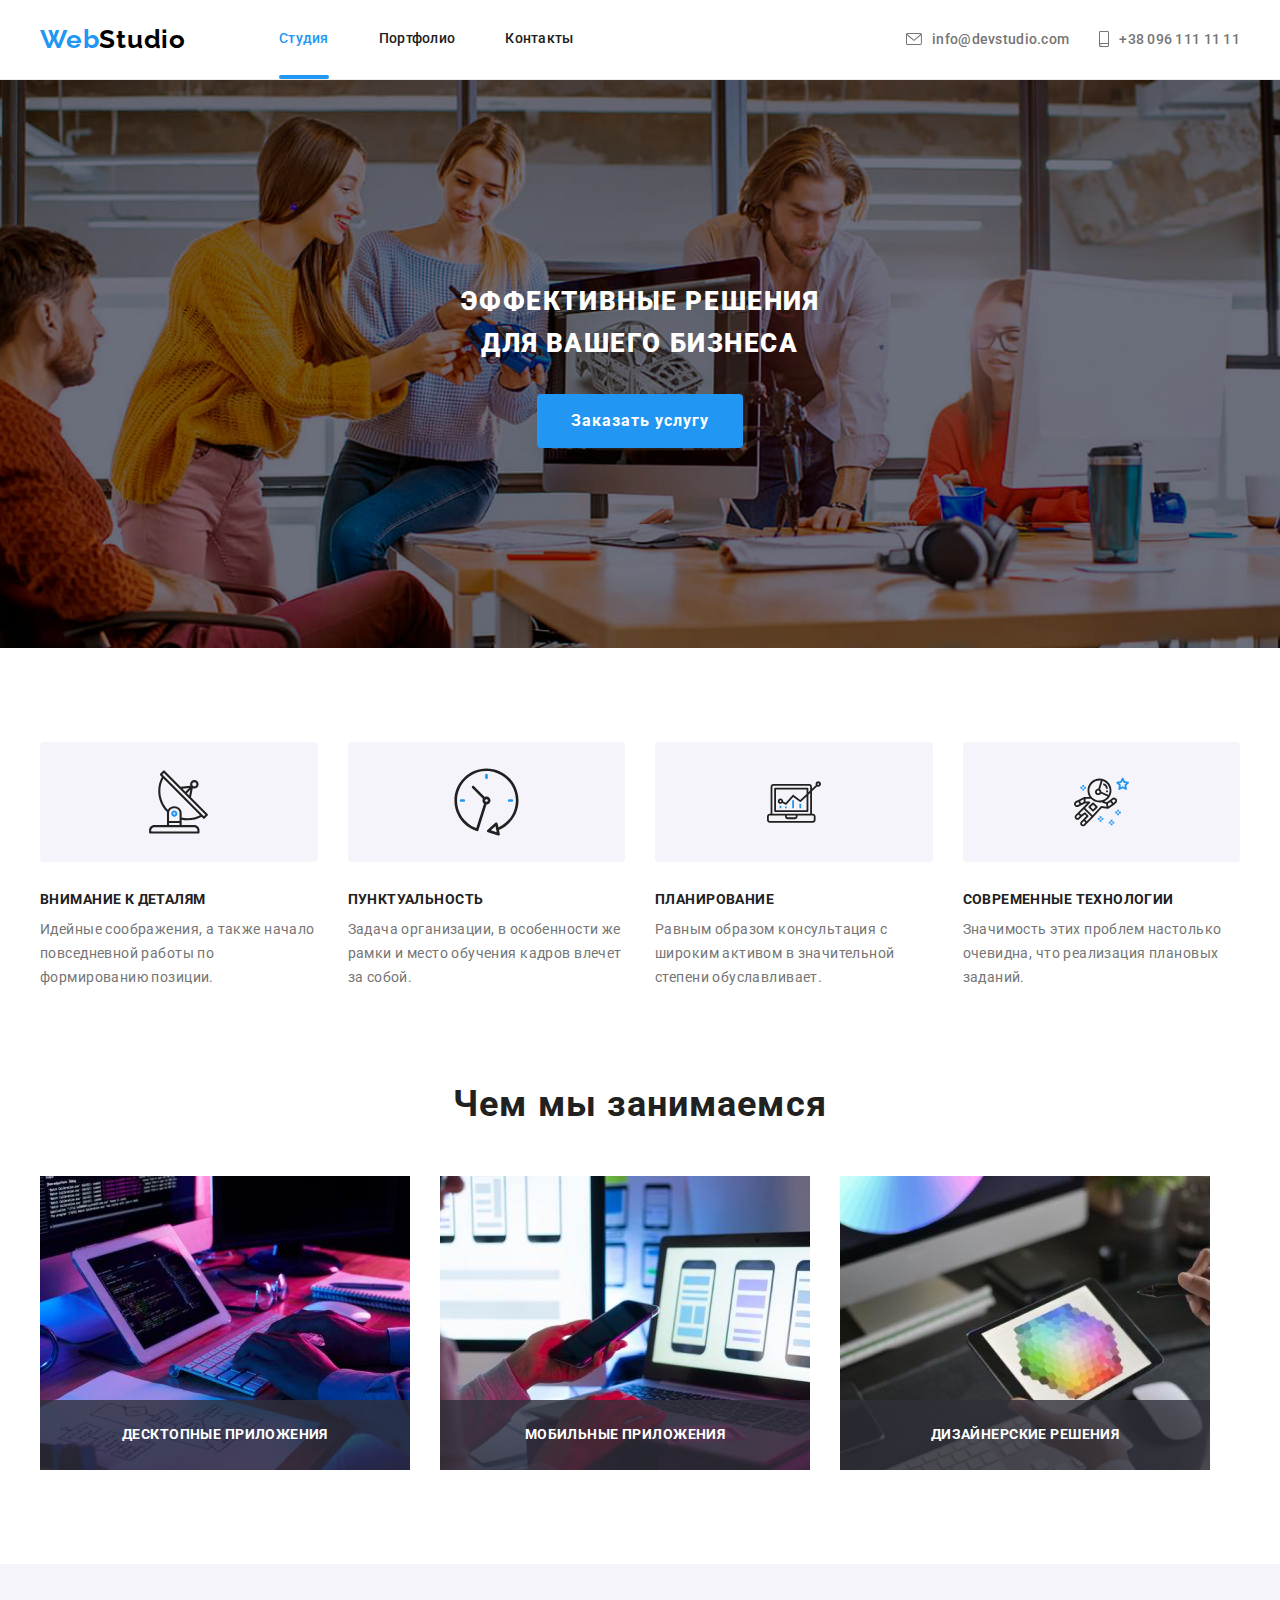
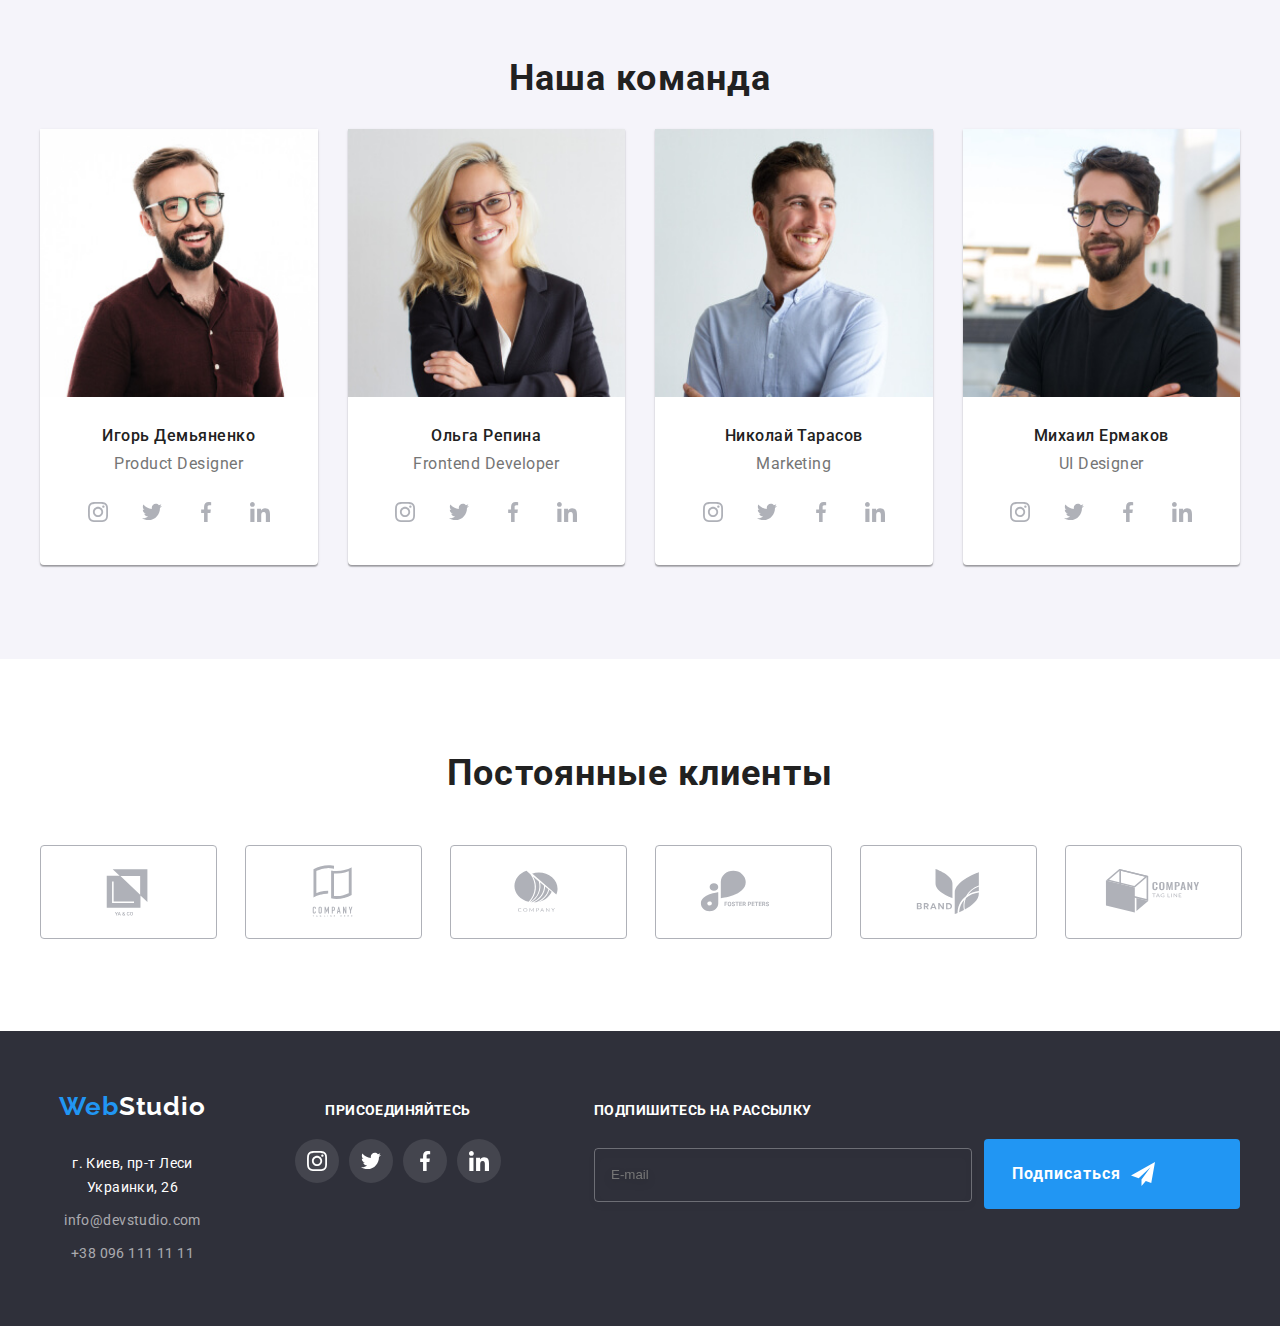
==== commit 3f41a7e8: "edited" ====
--- a/index.html
+++ b/index.html
@@ -613,7 +613,7 @@
     <footer class="page-footer">
       <div class="container">
         <div  class="address-social-wrap">
-          <div>
+          <div class="address-wrap">
             <a class="link logo page-footer__logo" href="">
               Web<span class="page-footer__logo--second-color">Studio</span></a
             >
--- a/css/main.min.css
+++ b/css/main.min.css
@@ -1,2 +1,2 @@
-:root{--title-text-color: #212121;--main-text-color: #757575;--second-text-color: #ffffff;--accent-color: #2196f3}h1,h2,h3,h4,h5,h6,p{margin:0}ul{margin:0;padding:0}body{margin:0;padding:0;color:var(--main-text-color);font-family:"Roboto", sans-serif}.container{padding:0px 15px;margin:0 auto;width:100%;outline:2px solid red}@media screen and (min-width: 480px){.container{width:480px}}@media screen and (min-width: 768px){.container{width:768px}}@media screen and (min-width: 1200px){.container{width:1200px}}.list{list-style:none}.link{text-decoration:none}.section{padding:60px 0}@media screen and (min-width: 1200px){.section{padding:94px 0}}.img{display:block;max-width:100%;height:auto}.visually-hidden{position:absolute;width:1px;height:1px;margin:-1px;border:0;padding:0;white-space:nowrap;clip-path:inset(100%);clip:rect(0 0 0 0);overflow:hidden}.page-header{border-bottom:1px solid #ececec;padding-top:24px;padding-bottom:24px}@media screen and (min-width: 768px){.page-header__logo{margin-right:88px}}@media screen and (min-width: 1200px){.page-header__logo{margin-right:93px}}.page-header__logo--second-color{color:#000000}.navigation{display:none}@media screen and (min-width: 768px){.navigation{display:block}}.navigation__list{display:flex}.page-header__wrap{display:flex;align-items:center;justify-content:space-between}.navigation__link{display:flex;font-style:normal;font-weight:500;font-size:14px;line-height:1.14;letter-spacing:0.02em;color:var(--title-text-color);transition-property:color;transition-duration:250ms;transition-timing-function:cubic-bezier(0.4, 0, 0.2, 1)}.navigation__link:hover,.navigation__link:focus{color:var(--accent-color)}.link--current{position:relative;color:var(--accent-color)}.link--current::after{position:absolute;display:inline-block;content:"";width:100%;height:4px;top:44px;background-color:var(--accent-color);border-radius:2px}.navigation__list-item{margin-right:50px}.navigation__list-item:last-child{margin-right:0}.navigation__list-item:last-child:focus{color:var(--accent-color)}.contact__list{display:none;margin-left:auto}@media screen and (min-width: 768px){.contact__list{display:block}}@media screen and (min-width: 1200px){.contact__list{display:flex}}.contact__link{display:flex;align-items:center;font-style:normal;font-weight:500;font-size:14px;line-height:1.4;letter-spacing:0.02em;color:var(--main-text-color);fill:var(--main-text-color);transition-property:color, fill;transition-duration:250ms;transition-timing-function:cubic-bezier(0.4, 0, 0.2, 1)}.contact__link:hover,.contact__link:focus{fill:var(--accent-color);color:var(--accent-color)}@media screen and (min-width: 768px) and (max-width: 1199px){.contact__item:not(:last-child){margin-bottom:12px}}@media screen and (min-width: 1200px){.contact__item:not(:last-child){margin-right:30px}}.contact__icon{margin-right:10px}.mobile-menu__open-button{display:flex;align-items:center;background-color:transparent;border:none}.mobile-menu__open-button:hover,.mobile-menu__open-button:focus .mobile-menu__open-icon{fill:var(--accent-color)}@media screen and (min-width: 768px){.mobile-menu__open-button{display:none}}.hero{margin:auto;background-color:#c4c4c4;background-repeat:no-repeat;background-position:center;background-size:cover;padding:118px 0;background-image:linear-gradient(0deg, rgba(0,0,0,0.2), rgba(0,0,0,0.2)),url(../images/hero/hero.jpg)}@media (min-device-pixel-ratio: 2), (min-resolution: 192dpi), (min-resolution: 2dppx){.hero{background-image:linear-gradient(0deg, rgba(0,0,0,0.2), rgba(0,0,0,0.2)),url(../images/hero/hero2x.jpg)}}@media screen and (min-width: 768px){.hero{flex-basis:calc(100% / 2 - 30px);margin:15px;background-image:linear-gradient(0deg, rgba(0,0,0,0.2), rgba(0,0,0,0.2)),url(../images/hero/hero-tablet.jpg)}}@media screen and (min-width: 768px) and (min-device-pixel-ratio: 2), screen and (min-width: 768px) and (min-resolution: 192dpi), screen and (min-width: 768px) and (min-resolution: 2dppx){.hero{background-image:linear-gradient(0deg, rgba(0,0,0,0.2), rgba(0,0,0,0.2)),url(../images/hero/hero-tablet2x.jpg)}}@media screen and (min-width: 1200px){.hero{background-image:linear-gradient(0deg, rgba(0,0,0,0.2), rgba(0,0,0,0.2)),url(../images/hero/hero-desktop.jpg)}}@media screen and (min-width: 1200px) and (min-device-pixel-ratio: 2), screen and (min-width: 1200px) and (min-resolution: 192dpi), screen and (min-width: 1200px) and (min-resolution: 2dppx){.hero{background-image:linear-gradient(0deg, rgba(0,0,0,0.2), rgba(0,0,0,0.2)),url(../images/hero/hero-desktop2x.jpg)}}.hero__tittle{display:block;font-weight:900;font-size:26px;line-height:1.62;text-align:center;letter-spacing:0.06em;text-transform:uppercase;color:var(--second-text-color)}.hero__button{display:block;margin:30px auto 0;padding:10px 32px;min-width:200px;font-family:inherit;font-weight:700;font-size:16px;line-height:1.87;align-items:center;text-align:center;letter-spacing:0.06em;background:#2196f3;color:var(--second-text-color);cursor:pointer;border-radius:4px;border-color:transparent}.values{padding-bottom:0}@media screen and (min-width: 768px){.values__list{margin-top:-30px;margin-left:-30px;display:flex;flex-wrap:wrap}}@media screen and (max-width: 767px){.values__item:not(:last-child){margin-bottom:30px}}@media screen and (min-width: 768px){.values__item{margin-top:30px;margin-left:30px;flex-basis:calc(100% / 2 - 30px)}}@media screen and (min-width: 1200px){.values__item{flex-basis:calc(100% / 4 - 30px)}}.values__icon-container{display:flex;justify-content:center;align-items:center;width:100%;height:120px;margin-bottom:30px;background-color:#f5f4fa;border-radius:4px}.values__item-tittle{margin-bottom:10px;font-weight:700;font-size:14px;line-height:1.14;letter-spacing:0.03em;text-transform:uppercase;color:var(--title-text-color)}.values__text{font-size:14px;line-height:1.71;letter-spacing:0.03em;color:var(--main-text-color)}@media screen and (max-width: 1199px){.about{display:none}}.about__tittle{margin:0 auto 50px}.about__list{display:flex}.about__list .about__item+.about__item{margin-left:30px}.about__thumb{position:relative}.about__tittle-wrap{position:absolute;width:370px;height:70px;bottom:0;background-color:rgba(47,48,58,0.8)}.about__item-tittle{margin:27px auto;font-weight:700;font-size:14px;line-height:1.14;text-align:center;letter-spacing:0.03em;text-transform:uppercase;color:#ffffff}.team{background:#f5f4fa}.team__tittle{margin:0 auto 30px}@media screen and (min-width: 768px){.team__list{display:flex;flex-wrap:wrap;margin:-15px}}.team__item{border-bottom:1px solid transparent;border-radius:0 0 4px 4px;background:#ffffff;box-shadow:0px 1px 3px rgba(0,0,0,0.12),0px 1px 1px rgba(0,0,0,0.14),0px 2px 1px rgba(0,0,0,0.2)}.team__item img{width:100%}@media screen and (max-width: 767px){.team__item:not(:last-child){margin-bottom:30px}}@media screen and (min-width: 768px){.team__item{flex-basis:calc(100% / 2 - 30px);margin:15px}}@media screen and (min-width: 1200px){.team__item{flex-basis:calc(100% / 4 - 30px)}}.team__item-tittle{margin-bottom:10px;font-weight:500;font-size:16px;line-height:1.18;text-align:center;letter-spacing:0.03em;color:var(--title-text-color)}.team__meta-wrap{padding-top:30px;padding-bottom:30px}.team__item-text{margin-bottom:16px;font-size:16px;line-height:1.18;text-align:center;letter-spacing:0.03em;color:var(--main-text-color)}.social-list__link:hover,.social-list__link:focus{background-color:var(--accent-color);fill:#ffffff}.social-list__team-icon{fill:#afb1b8}.social-list__link:hover .social-list__team-icon,.social-list__link:focus .social-list__team-icon{fill:#ffffff}.clients__tittle{margin:0 auto 50px}.clients__list{display:flex;flex-wrap:wrap;margin:-15px}.clients__item{flex-basis:calc(100% / 2 - 30px);height:92px;margin:15px}@media screen and (min-width: 768px){.clients__item{flex-basis:calc(100% / 3 - 30px)}}@media screen and (min-width: 1200px){.clients__item{flex-basis:calc(100% / 6 - 30px)}}.clients__link{display:flex;justify-content:center;align-items:center;width:100%;height:100%;border:1px solid #afb1b8;border-radius:4px;fill:#afb1b8;transition-property:fill, border-color;transition-duration:250ms;transition-timing-function:cubic-bezier(0.4, 0, 0.2, 1)}.clients__link:hover,.clients__link:focus{border-color:var(--accent-color);fill:var(--accent-color)}.page-footer{margin:auto;padding:60px 0;background-color:#2f303a}.page-footer .container{height:483px;display:flex;flex-direction:column;align-items:center;justify-content:space-between}@media screen and (min-width: 768px){.page-footer .container{height:343px;display:block}}.page-footer__logo{margin-bottom:30px;text-align:center}.page-footer__logo--second-color{color:var(--second-text-color)}.address{font-style:normal;text-align:center}@media screen and (min-width: 768px){.address-social-wrap{display:flex;justify-content:space-around;margin-bottom:60px}}.address__link{color:inherit}.address__map{font-weight:normal;font-size:14px;line-height:1.71;letter-spacing:0.03em;color:var(--second-text-color)}.address__contact{font-weight:normal;font-size:14px;line-height:1.71;letter-spacing:0.03em;color:rgba(255,255,255,0.6)}.address__item:not(:last-child){margin-bottom:9px}.social__wrap{display:flex;flex-direction:column;align-items:center}.social__tittle{margin-bottom:20px;font-weight:700;font-size:14px;line-height:1.14;letter-spacing:0.03em;text-transform:uppercase;color:var(--second-text-color)}.social-list__link:hover,.social-list__link:focus{background-color:var(--accent-color)}.social__link--footer-bg-color{background-color:rgba(255,255,255,0.1)}.social-list__footer-icon{fill:#ffffff}.newsletter__text{margin-bottom:20px;font-weight:700;font-size:14px;line-height:1.14;letter-spacing:0.03em;text-transform:uppercase;text-align:center;color:var(--second-text-color)}.newsletter__wrap{display:flex;flex-direction:column;align-items:center}.newsletter__input{width:310px;height:50px;margin-bottom:20px;padding-left:16px;color:var(--second-text-color);border:1px solid rgba(255,255,255,0.3);filter:drop-shadow(0px 4px 4px rgba(0,0,0,0.15));border-radius:4px;background-color:transparent;outline:none}.newsletter__input:focus{border-color:var(--accent-color)}.newsletter__input:focus::placeholder{font-size:16px;line-height:1.25;color:rgba(255,255,255,0.6)}.newsletter__link{display:flex;align-items:center;width:200px;height:50px;padding:10px 28px;margin-left:12px;transition:transform 250ms cubic-bezier(0.4, 0, 0.2, 1);font-weight:bold;font-size:16px;line-height:1.87px;letter-spacing:0.06em;color:var(--second-text-color);background:var(--accent-color);border-radius:4px;border-color:transparent;cursor:pointer}.newsletter__link:hover,.newsletter__link:focus{box-shadow:0px 4px 4px rgba(0,0,0,0.15);border-color:var(--accent-color)}.newsletter__icon{fill:#ffffff;margin-left:10px}.backdrop{position:fixed;top:0;left:0;min-width:100%;min-height:100%;background-color:rgba(0,0,0,0.2);transition:opacity 250ms cubic-bezier(0.4, 0, 0.2, 1),visibility 250ms cubic-bezier(0.4, 0, 0.2, 1)}.modal{position:absolute;left:50%;top:50%;min-height:581px;padding:40px;background-color:#ffffff;box-shadow:0px 1px 3px rgba(0,0,0,0.12),0px 1px 1px rgba(0,0,0,0.14),0px 2px 1px rgba(0,0,0,0.2);border-radius:4px;transition:transform 250ms cubic-bezier(0.4, 0, 0.2, 1);transform:translate(-50%, -50%)}@media screen and (max-width: 479px){.modal{width:100%}}@media screen and (min-width: 480px){.modal{width:450px}}@media screen and (min-width: 768px){.modal{width:450px}}@media screen and (min-width: 1200px){.modal{width:528px}}.is-hidden{visibility:hidden;opacity:0;pointer-events:none}.backdrop.is-hidden .modal{transform:scale(-0.5);transition:transform 250ms cubic-bezier(0.4, 0, 0.2, 1)}.modal__close-button{position:absolute;top:8px;right:8px;display:flex;align-items:center;justify-content:center;width:30px;height:30px;border:1px solid rgba(0,0,0,0.1);border-radius:50%;background-color:transparent;cursor:pointer;transition-property:fill;transition-duration:250ms;transition-timing-function:cubic-bezier(0.4, 0, 0.2, 1)}.modal__close-button:hover .modal__close-icon,.modal__close-button:focus .modal__close-icon{fill:var(--accent-color)}.modal__tittle{margin-bottom:12px;font-weight:700;font-size:20px;line-height:1.5;text-align:center;letter-spacing:0.03em;color:var(--title-text-color)}@media screen and (min-width: 1200px){.modal__tittle{font-size:20px;line-height:1.15}}.modal__field-wrap{margin-bottom:10px}.modal__input{width:100%;height:40px;padding:0 10px 0 42px;border:1px solid rgba(33,33,33,0.2);border-radius:4px;font-size:12px;line-height:1.16;letter-spacing:0.01em;color:var(--main-text-color);outline:none;transition:border-color 250ms cubic-bezier(0.4, 0, 0.2, 1)}.modal__input:focus{border-color:var(--accent-color)}.modal__input:focus+.modal__input-icon{fill:var(--accent-color)}.modal__input-wrap{position:relative}.modal__label{display:block;margin-bottom:4px;font-size:12px;line-height:1.17;letter-spacing:0.01em;color:var(--main-text-color)}.modal__input-icon{position:absolute;display:block;top:50%;left:15px;transform:translateY(-50%);transition:fill 250ms cubic-bezier(0.4, 0, 0.2, 1)}.modal__comments{height:120px;width:100%;margin-bottom:10px;padding:12px 16px;border:1px solid rgba(33,33,33,0.2);border-radius:4px;resize:none;outline:none;transition:border-color 250ms cubic-bezier(0.4, 0, 0.2, 1)}.modal__comments:focus{border-color:var(--accent-color)}.modal__comments::placeholder{font-size:14px;line-height:1.14;letter-spacing:0.01em;color:rgba(117,117,117,0.5)}.modal__checkbox-wrap{display:flex;align-items:center;justify-content:center}.modal__checkbox:focus+.modal__checkbox-text .modal__custom-checkbox{border-color:var(--accent-color)}.modal__custom-checkbox{display:flex;align-items:center;justify-content:center;margin-right:8px;width:16px;height:15px;border:2px solid var(--title-text-color);border-radius:2px}.modal__custom-icon{fill:var(--second-text-color)}.modal__checkbox-text{display:flex;align-items:center;justify-content:center;font-size:12px;line-height:1.17;letter-spacing:0.03em;color:var(--main-text-color)}@media screen and (min-width: 1200px){.modal__checkbox-text{font-size:14px;line-height:1.71px}}.modal__checkbox:checked+.modal__checkbox-text .modal__custom-checkbox{background-color:var(--accent-color);border:none}.modal__policy-link{cursor:pointer;color:var(--accent-color)}.modal__submit-button{display:block;width:200px;height:50px;padding:0 10px;margin:30px auto 0;font-weight:700;font-size:16px;line-height:1.87;text-align:center;letter-spacing:0.06em;color:var(--second-text-color);background:var(--accent-color);border-color:transparent;cursor:pointer;border-radius:4px;transition:background-color 250ms cubic-bezier(0.4, 0, 0.2, 1),box-shadow 250ms cubic-bezier(0.4, 0, 0.2, 1)}.modal__submit-button:hover,.modal__submit-button:focus{box-shadow:0px 4px 4px rgba(0,0,0,0.15)}.filter{display:flex;flex-wrap:wrap;justify-content:start;margin-top:-15px}.filter .filter__item:not(:last-child){margin-right:8px}.filter .filter__item{margin-top:15px}@media screen and (min-width: 768px){.filter{justify-content:center}}.filter__position{margin-bottom:40px}.filter__button{padding:6px 22px;font-family:inherit;font-weight:500;font-size:16px;line-height:1.62;text-align:center;letter-spacing:0.03em;background-color:#f5f4fa;cursor:pointer;border:transparent;border-radius:4px;transition-property:color, background-color, box-shadow;transition-duration:250ms;transition-timing-function:cubic-bezier(0.4, 0, 0.2, 1)}.filter__button:hover,.filter__button:focus{color:#ffffff;background-color:var(--accent-color);box-shadow:0px 3px 1px rgba(0,0,0,0.1),0px 1px 2px rgba(0,0,0,0.08),0px 2px 2px rgba(0,0,0,0.12)}@media screen and (min-width: 768px){.portfolio{display:flex;flex-wrap:wrap;margin:-15px}}.portfolio__link{display:block;transition-property:box-shadow;transition-duration:250ms;transition-timing-function:cubic-bezier(0.4, 0, 0.2, 1)}.portfolio__link:hover,.portfolio__link:focus{box-shadow:0px 1px 1px rgba(0,0,0,0.12),0px 4px 4px rgba(0,0,0,0.06),1px 4px 6px rgba(0,0,0,0.16)}@media screen and (min-width: 768px){.portfolio__link{display:flex;flex-direction:column;height:100%}}.portfolio__thumb{position:relative;overflow:hidden}@media screen and (min-width: 768px){.portfolio__thumb{flex-grow:1}}.portfolio__item img{width:100%}@media screen and (max-width: 767px){.portfolio__item:not(:last-child){margin-bottom:30px}}@media screen and (min-width: 768px){.portfolio__item{flex-basis:calc(100% / 2 - 30px);margin:15px}}@media screen and (min-width: 1200px){.portfolio__item{flex-basis:calc(100% / 3 - 30px)}}.portfolio__overlay{position:absolute;padding:63px 24px;width:370px;height:294px;top:0;left:0;background-color:rgba(33,150,243,0.9);font-size:18px;line-height:1.56;letter-spacing:0.03em;color:#ffffff;transition-property:opacity, transform;transition-duration:250ms;transition-timing-function:cubic-bezier(0.4, 0, 0.2, 1);transform:translateY(100%);opacity:0}.portfolio__link:hover .portfolio__overlay,.portfolio__link:focus .portfolio__overlay{transform:translateY(0);opacity:1;transition:transform 250ms cubic-bezier(0.4, 0, 0.2, 1)}@media screen and (max-width: 767px){.portfolio__link:hover .portfolio__overlay,.portfolio__link:focus .portfolio__overlay{width:450px}}.portfolio__tittle{margin-bottom:4px;font-weight:700;font-size:18px;line-height:2;letter-spacing:0.06em;color:var(--title-text-color)}.portfolio__text{font-size:16px;line-height:1.87;letter-spacing:0.03em;color:var(--main-text-color)}.portfolio__meta{padding:20px 24px;width:100%;border-right:1px solid #eeeeee;border-bottom:1px solid #eeeeee;border-left:1px solid #eeeeee}.logo{display:block;font-family:Raleway;font-style:normal;font-weight:700;font-size:26px;line-height:1.19;letter-spacing:0.03em;color:var(--accent-color)}.tittle{display:block;font-weight:700;font-size:28px;line-height:33px;text-align:center;letter-spacing:0.03em;color:var(--title-text-color)}@media screen and (min-width: 1200px){.tittle{font-size:36px;line-height:1.16}}.social-list{display:flex;justify-content:center}.social-list__item{width:44px;height:44px}.social-list__item+.social-list__item{margin-left:10px}.social-list__link{display:flex;justify-content:center;align-items:center;width:100%;height:100%;border-radius:50%;transition-property:background-color, color;transition-duration:250ms;transition-timing-function:cubic-bezier(0.4, 0, 0.2, 1)}.mobile-menu{position:fixed;background-color:#ffffff;top:0;left:0;width:100vw;height:100vh;z-index:5}.mobile-menu .container{height:100%}.mobile-menu__close-button{margin-left:auto;margin-bottom:8px;display:flex;align-items:center;border:none;background-color:transparent}.mobile-menu__close-button:hover,.mobile-menu__close-button:focus .mobile-menu__close-icon{fill:var(--accent-color)}.mobile-menu__container{padding:21px 25px 48px 40px;display:flex;flex-direction:column}.mobile-menu__navigation{margin-bottom:auto}.mobile-menu__navigation-link{font-weight:500;font-size:40px;line-height:1.18;text-align:center;letter-spacing:0.02em;color:var(--title-text-color)}.mobile-menu__navigation-link:hover,.mobile-menu__navigation-link:focus{color:var(--accent-color)}.mobile-menu__navigation-list-item:not(:last-child){margin-bottom:30px}.mobile-menu__contact-list{margin-bottom:64px}.mobile-menu__contact-item:not(:last-child){margin-bottom:30px}.mobile-menu__tel-link{font-weight:500;font-size:34px;line-height:1.18;letter-spacing:0.02em;color:var(--accent-color)}.mobile-menu__email-link{font-weight:500;font-size:24px;line-height:28px;letter-spacing:0.02em;color:var(--main-text-color)}.mobile-menu__social-list{display:flex;justify-content:start}.mobile-menu__social-list-item:not(:last-child){border-right:1px solid rgba(33,33,33,0.2);padding-right:10px}.mobile-menu__social-list-item+.mobile-menu__social-list-item{padding-left:10px}.mobile-menu__social-list-link{font-weight:500;font-size:18px;line-height:1.22;letter-spacing:0.02em;color:var(--accent-color)}
+:root{--title-text-color: #212121;--main-text-color: #757575;--second-text-color: #ffffff;--accent-color: #2196f3}h1,h2,h3,h4,h5,h6,p{margin:0}ul{margin:0;padding:0}body{margin:0;padding:0;color:var(--main-text-color);font-family:"Roboto", sans-serif}.container{padding:0px 15px;margin:0 auto;width:100%}@media screen and (min-width: 480px){.container{width:480px}}@media screen and (min-width: 768px){.container{width:768px}}@media screen and (min-width: 1200px){.container{width:1200px}}.list{list-style:none}.link{text-decoration:none}.section{padding:60px 0}@media screen and (min-width: 1200px){.section{padding:94px 0}}.img{display:block;max-width:100%;height:auto}.visually-hidden{position:absolute;width:1px;height:1px;margin:-1px;border:0;padding:0;white-space:nowrap;clip-path:inset(100%);clip:rect(0 0 0 0);overflow:hidden}.page-header{border-bottom:1px solid #ececec;padding-top:24px;padding-bottom:24px}@media screen and (min-width: 768px){.page-header__logo{margin-right:88px}}@media screen and (min-width: 1200px){.page-header__logo{margin-right:93px}}.page-header__logo--second-color{color:#000000}.navigation{display:none}@media screen and (min-width: 768px){.navigation{display:block}}.navigation__list{display:flex}.page-header__wrap{display:flex;align-items:center;justify-content:space-between}.navigation__link{display:flex;font-style:normal;font-weight:500;font-size:14px;line-height:1.14;letter-spacing:0.02em;color:var(--title-text-color);transition-property:color;transition-duration:250ms;transition-timing-function:cubic-bezier(0.4, 0, 0.2, 1)}.navigation__link:hover,.navigation__link:focus{color:var(--accent-color)}.link--current{position:relative;color:var(--accent-color)}.link--current::after{position:absolute;display:inline-block;content:"";width:100%;height:4px;top:44px;background-color:var(--accent-color);border-radius:2px}.navigation__list-item{margin-right:50px}.navigation__list-item:last-child{margin-right:0}.navigation__list-item:last-child:focus{color:var(--accent-color)}.contact__list{display:none;margin-left:auto}@media screen and (min-width: 768px){.contact__list{display:block}}@media screen and (min-width: 1200px){.contact__list{display:flex}}.contact__link{display:flex;align-items:center;font-style:normal;font-weight:500;font-size:14px;line-height:1.4;letter-spacing:0.02em;color:var(--main-text-color);fill:var(--main-text-color);transition-property:color, fill;transition-duration:250ms;transition-timing-function:cubic-bezier(0.4, 0, 0.2, 1)}.contact__link:hover,.contact__link:focus{fill:var(--accent-color);color:var(--accent-color)}@media screen and (min-width: 768px) and (max-width: 1199px){.contact__item:not(:last-child){margin-bottom:12px}}@media screen and (min-width: 1200px){.contact__item:not(:last-child){margin-right:30px}}.contact__icon{margin-right:10px}.mobile-menu__open-button{display:flex;align-items:center;background-color:transparent;border:none}.mobile-menu__open-button:hover,.mobile-menu__open-button:focus .mobile-menu__open-icon{fill:var(--accent-color)}@media screen and (min-width: 768px){.mobile-menu__open-button{display:none}}.hero{margin:auto;background-color:#c4c4c4;background-repeat:no-repeat;background-position:center;background-size:cover;padding:118px 0;background-image:linear-gradient(0deg, rgba(0,0,0,0.2), rgba(0,0,0,0.2)),url(../images/hero/hero.jpg)}@media (min-device-pixel-ratio: 2), (min-resolution: 192dpi), (min-resolution: 2dppx){.hero{background-image:linear-gradient(0deg, rgba(0,0,0,0.2), rgba(0,0,0,0.2)),url(../images/hero/hero2x.jpg)}}@media screen and (min-width: 768px){.hero{background-image:linear-gradient(0deg, rgba(0,0,0,0.2), rgba(0,0,0,0.2)),url(../images/hero/hero-tablet.jpg)}}@media screen and (min-width: 768px) and (min-device-pixel-ratio: 2), screen and (min-width: 768px) and (min-resolution: 192dpi), screen and (min-width: 768px) and (min-resolution: 2dppx){.hero{background-image:linear-gradient(0deg, rgba(0,0,0,0.2), rgba(0,0,0,0.2)),url(../images/hero/hero-tablet2x.jpg)}}@media screen and (min-width: 1200px){.hero{padding:200px 0;background-image:linear-gradient(0deg, rgba(0,0,0,0.2), rgba(0,0,0,0.2)),url(../images/hero/hero-desktop.jpg)}}@media screen and (min-width: 1200px) and (min-device-pixel-ratio: 2), screen and (min-width: 1200px) and (min-resolution: 192dpi), screen and (min-width: 1200px) and (min-resolution: 2dppx){.hero{background-image:linear-gradient(0deg, rgba(0,0,0,0.2), rgba(0,0,0,0.2)),url(../images/hero/hero-desktop2x.jpg)}}.hero__tittle{display:block;font-weight:900;font-size:26px;line-height:1.62;text-align:center;letter-spacing:0.06em;text-transform:uppercase;color:var(--second-text-color)}.hero__button{display:block;margin:30px auto 0;padding:10px 32px;min-width:200px;font-family:inherit;font-weight:700;font-size:16px;line-height:1.87;align-items:center;text-align:center;letter-spacing:0.06em;background:#2196f3;color:var(--second-text-color);cursor:pointer;border-radius:4px;border-color:transparent}.values{padding-bottom:0}@media screen and (min-width: 480px) and (max-width: 1199px){.values{padding-bottom:60px}}@media screen and (min-width: 768px){.values__list{margin-top:-30px;margin-left:-30px;display:flex;flex-wrap:wrap}}@media screen and (max-width: 767px){.values__item:not(:last-child){margin-bottom:30px}}@media screen and (min-width: 768px){.values__item{margin-top:30px;margin-left:30px;flex-basis:calc(100% / 2 - 30px)}}@media screen and (min-width: 1200px){.values__item{flex-basis:calc(100% / 4 - 30px)}}.values__icon-container{display:flex;justify-content:center;align-items:center;width:100%;height:120px;margin-bottom:30px;background-color:#f5f4fa;border-radius:4px}.values__item-tittle{margin-bottom:10px;font-weight:700;font-size:14px;line-height:1.14;letter-spacing:0.03em;text-transform:uppercase;color:var(--title-text-color)}.values__text{font-size:14px;line-height:1.71;letter-spacing:0.03em;color:var(--main-text-color)}@media screen and (max-width: 1199px){.about{display:none}}.about__tittle{margin:0 auto 50px}.about__list{display:flex}.about__list .about__item+.about__item{margin-left:30px}.about__thumb{position:relative}.about__tittle-wrap{position:absolute;width:370px;height:70px;bottom:0;background-color:rgba(47,48,58,0.8)}.about__item-tittle{margin:27px auto;font-weight:700;font-size:14px;line-height:1.14;text-align:center;letter-spacing:0.03em;text-transform:uppercase;color:#ffffff}.team{background:#f5f4fa}.team__tittle{margin:0 auto 30px}@media screen and (min-width: 768px){.team__list{display:flex;flex-wrap:wrap;margin:-15px}}.team__item{border-bottom:1px solid transparent;border-radius:0 0 4px 4px;background:#ffffff;box-shadow:0px 1px 3px rgba(0,0,0,0.12),0px 1px 1px rgba(0,0,0,0.14),0px 2px 1px rgba(0,0,0,0.2)}.team__item img{width:100%}@media screen and (max-width: 767px){.team__item:not(:last-child){margin-bottom:30px}}@media screen and (min-width: 768px){.team__item{flex-basis:calc(100% / 2 - 30px);margin:15px}}@media screen and (min-width: 1200px){.team__item{flex-basis:calc(100% / 4 - 30px)}}.team__item-tittle{margin-bottom:10px;font-weight:500;font-size:16px;line-height:1.18;text-align:center;letter-spacing:0.03em;color:var(--title-text-color)}.team__meta-wrap{padding-top:30px;padding-bottom:30px}.team__item-text{margin-bottom:16px;font-size:16px;line-height:1.18;text-align:center;letter-spacing:0.03em;color:var(--main-text-color)}.social-list__link:hover,.social-list__link:focus{background-color:var(--accent-color);fill:#ffffff}.social-list__team-icon{fill:#afb1b8}.social-list__link:hover .social-list__team-icon,.social-list__link:focus .social-list__team-icon{fill:#ffffff}.clients__tittle{margin:0 auto 50px}.clients__list{display:flex;flex-wrap:wrap;margin:-15px}.clients__item{flex-basis:calc(100% / 2 - 30px);height:92px;margin:15px}@media screen and (min-width: 768px){.clients__item{flex-basis:calc(100% / 3 - 30px)}}@media screen and (min-width: 1200px){.clients__item{flex-basis:calc(100% / 6 - 30px)}}.clients__link{display:flex;justify-content:center;align-items:center;width:100%;height:100%;border:1px solid #afb1b8;border-radius:4px;fill:#afb1b8;transition-property:fill, border-color;transition-duration:250ms;transition-timing-function:cubic-bezier(0.4, 0, 0.2, 1)}.clients__link:hover,.clients__link:focus{border-color:var(--accent-color);fill:var(--accent-color)}.page-footer{margin:auto;padding:60px 0;background-color:#2f303a}.page-footer .container{height:100%}@media screen and (min-width: 768px){.page-footer .container{height:100%}}@media screen and (min-width: 1200px){.page-footer .container{height:100%;display:flex;align-items:baseline}}.page-footer__logo{margin-bottom:30px;text-align:center}.page-footer__logo--second-color{color:var(--second-text-color)}.address{font-style:normal;text-align:center}@media screen and (max-width: 767px){.address-social-wrap{display:flex;flex-direction:column;justify-content:space-between}}@media screen and (min-width: 768px) and (max-width: 1199px){.address-social-wrap{display:flex;justify-content:space-around;margin-bottom:60px}}@media screen and (min-width: 1200px){.address-social-wrap{display:flex;align-items:baseline}}@media screen and (max-width: 767px){.address-wrap{margin-bottom:60px}}@media screen and (min-width: 1200px){.address-wrap{margin-right:70px}}.address__link{color:inherit}.address__map{font-weight:normal;font-size:14px;line-height:1.71;letter-spacing:0.03em;color:var(--second-text-color)}.address__contact{font-weight:normal;font-size:14px;line-height:1.71;letter-spacing:0.03em;color:rgba(255,255,255,0.6)}.address__item:not(:last-child){margin-bottom:9px}.social__wrap{display:flex;flex-direction:column;align-items:center}@media screen and (min-width: 1200px){.social__wrap{margin-right:93px}}.social__tittle{margin-bottom:20px;font-weight:700;font-size:14px;line-height:1.14;letter-spacing:0.03em;text-transform:uppercase;color:var(--second-text-color)}.social-list__link:hover,.social-list__link:focus{background-color:var(--accent-color)}.social__link--footer-bg-color{background-color:rgba(255,255,255,0.1)}.social-list__footer-icon{fill:#ffffff}@media screen and (min-width: 480px) and (max-width: 1199px){.newsletter{margin-top:60px}}.newsletter__text{margin-bottom:20px;font-weight:700;font-size:14px;line-height:1.14;letter-spacing:0.03em;text-transform:uppercase;text-align:center;color:var(--second-text-color)}@media screen and (min-width: 1200px){.newsletter__text{margin-top:0;text-align:left}}.newsletter__wrap{display:flex;flex-direction:column;align-items:center}@media screen and (min-width: 1200px){.newsletter__wrap{display:flex;flex-direction:row;align-items:baseline}}.newsletter__input{height:50px;margin-bottom:20px;padding-left:16px;color:var(--second-text-color);border:1px solid rgba(255,255,255,0.3);filter:drop-shadow(0px 4px 4px rgba(0,0,0,0.15));border-radius:4px;background-color:transparent;outline:none}@media screen and (max-width: 479px){.newsletter__input{width:310px}}@media screen and (min-width: 480px){.newsletter__input{width:450px}}@media screen and (min-width: 1200px){.newsletter__input{width:358px}}.newsletter__input:focus{border-color:var(--accent-color)}.newsletter__input:focus::placeholder{font-size:16px;line-height:1.25;color:rgba(255,255,255,0.6)}.newsletter__link{display:flex;align-items:center;width:200px;height:50px;padding:10px 28px;margin-left:12px;transition:transform 250ms cubic-bezier(0.4, 0, 0.2, 1);font-weight:bold;font-size:16px;line-height:1.87px;letter-spacing:0.06em;color:var(--second-text-color);background:var(--accent-color);border-radius:4px;border-color:transparent;cursor:pointer}.newsletter__link:hover,.newsletter__link:focus{box-shadow:0px 4px 4px rgba(0,0,0,0.15);border-color:var(--accent-color)}.newsletter__icon{fill:#ffffff;margin-left:10px}.backdrop{position:fixed;top:0;left:0;min-width:100%;min-height:100%;background-color:rgba(0,0,0,0.2);transition:opacity 250ms cubic-bezier(0.4, 0, 0.2, 1),visibility 250ms cubic-bezier(0.4, 0, 0.2, 1)}.modal{position:absolute;left:50%;top:50%;min-height:581px;padding:40px;background-color:#ffffff;box-shadow:0px 1px 3px rgba(0,0,0,0.12),0px 1px 1px rgba(0,0,0,0.14),0px 2px 1px rgba(0,0,0,0.2);border-radius:4px;transition:transform 250ms cubic-bezier(0.4, 0, 0.2, 1);transform:translate(-50%, -50%)}@media screen and (max-width: 479px){.modal{width:100%}}@media screen and (min-width: 480px){.modal{width:450px}}@media screen and (min-width: 768px){.modal{width:450px}}@media screen and (min-width: 1200px){.modal{width:528px}}.is-hidden{visibility:hidden;opacity:0;pointer-events:none}.backdrop.is-hidden .modal{transform:scale(-0.5);transition:transform 250ms cubic-bezier(0.4, 0, 0.2, 1)}.modal__close-button{position:absolute;top:8px;right:8px;display:flex;align-items:center;justify-content:center;width:30px;height:30px;border:1px solid rgba(0,0,0,0.1);border-radius:50%;background-color:transparent;cursor:pointer;transition-property:fill;transition-duration:250ms;transition-timing-function:cubic-bezier(0.4, 0, 0.2, 1)}.modal__close-button:hover .modal__close-icon,.modal__close-button:focus .modal__close-icon{fill:var(--accent-color)}.modal__tittle{margin-bottom:12px;font-weight:700;font-size:20px;line-height:1.5;text-align:center;letter-spacing:0.03em;color:var(--title-text-color)}@media screen and (min-width: 1200px){.modal__tittle{font-size:20px;line-height:1.15}}.modal__field-wrap{margin-bottom:10px}.modal__input{width:100%;height:40px;padding:0 10px 0 42px;border:1px solid rgba(33,33,33,0.2);border-radius:4px;font-size:12px;line-height:1.16;letter-spacing:0.01em;color:var(--main-text-color);outline:none;transition:border-color 250ms cubic-bezier(0.4, 0, 0.2, 1)}.modal__input:focus{border-color:var(--accent-color)}.modal__input:focus+.modal__input-icon{fill:var(--accent-color)}.modal__input-wrap{position:relative}.modal__label{display:block;margin-bottom:4px;font-size:12px;line-height:1.17;letter-spacing:0.01em;color:var(--main-text-color)}.modal__input-icon{position:absolute;display:block;top:50%;left:15px;transform:translateY(-50%);transition:fill 250ms cubic-bezier(0.4, 0, 0.2, 1)}.modal__comments{height:120px;width:100%;margin-bottom:10px;padding:12px 16px;border:1px solid rgba(33,33,33,0.2);border-radius:4px;resize:none;outline:none;transition:border-color 250ms cubic-bezier(0.4, 0, 0.2, 1)}.modal__comments:focus{border-color:var(--accent-color)}.modal__comments::placeholder{font-size:14px;line-height:1.14;letter-spacing:0.01em;color:rgba(117,117,117,0.5)}.modal__checkbox-wrap{display:flex;align-items:center;justify-content:center}.modal__checkbox:focus+.modal__checkbox-text .modal__custom-checkbox{border-color:var(--accent-color)}.modal__custom-checkbox{display:flex;align-items:center;justify-content:center;margin-right:8px;width:16px;height:15px;border:2px solid var(--title-text-color);border-radius:2px}.modal__custom-icon{fill:var(--second-text-color)}.modal__checkbox-text{display:flex;align-items:center;justify-content:center;font-size:12px;line-height:1.17;letter-spacing:0.03em;color:var(--main-text-color)}@media screen and (min-width: 1200px){.modal__checkbox-text{font-size:14px;line-height:1.71px}}.modal__checkbox:checked+.modal__checkbox-text .modal__custom-checkbox{background-color:var(--accent-color);border:none}.modal__policy-link{cursor:pointer;color:var(--accent-color)}.modal__submit-button{display:block;width:200px;height:50px;padding:0 10px;margin:30px auto 0;font-weight:700;font-size:16px;line-height:1.87;text-align:center;letter-spacing:0.06em;color:var(--second-text-color);background:var(--accent-color);border-color:transparent;cursor:pointer;border-radius:4px;transition:background-color 250ms cubic-bezier(0.4, 0, 0.2, 1),box-shadow 250ms cubic-bezier(0.4, 0, 0.2, 1)}.modal__submit-button:hover,.modal__submit-button:focus{box-shadow:0px 4px 4px rgba(0,0,0,0.15)}.filter{display:flex;flex-wrap:wrap;justify-content:start}.filter .filter__item:not(:last-child){margin-right:8px}.filter .filter__item{margin-top:15px}@media screen and (min-width: 768px){.filter{justify-content:center}}.filter__position{margin-bottom:40px}.filter__button{padding:6px 22px;font-family:inherit;font-weight:500;font-size:16px;line-height:1.62;text-align:center;letter-spacing:0.03em;background-color:#f5f4fa;cursor:pointer;border:transparent;border-radius:4px;transition-property:color, background-color, box-shadow;transition-duration:250ms;transition-timing-function:cubic-bezier(0.4, 0, 0.2, 1)}.filter__button:hover,.filter__button:focus{color:#ffffff;background-color:var(--accent-color);box-shadow:0px 3px 1px rgba(0,0,0,0.1),0px 1px 2px rgba(0,0,0,0.08),0px 2px 2px rgba(0,0,0,0.12)}@media screen and (min-width: 768px){.portfolio{display:flex;flex-wrap:wrap;margin:-15px}}.portfolio__link{display:block;transition-property:box-shadow;transition-duration:250ms;transition-timing-function:cubic-bezier(0.4, 0, 0.2, 1)}.portfolio__link:hover,.portfolio__link:focus{box-shadow:0px 1px 1px rgba(0,0,0,0.12),0px 4px 4px rgba(0,0,0,0.06),1px 4px 6px rgba(0,0,0,0.16)}@media screen and (min-width: 768px){.portfolio__link{display:flex;flex-direction:column;height:100%}}.portfolio__thumb{position:relative;overflow:hidden}@media screen and (min-width: 768px){.portfolio__thumb{flex-grow:1}}.portfolio__item img{width:100%}@media screen and (max-width: 767px){.portfolio__item:not(:last-child){margin-bottom:30px}}@media screen and (min-width: 768px){.portfolio__item{flex-basis:calc(100% / 2 - 30px);margin:15px}}@media screen and (min-width: 1200px){.portfolio__item{flex-basis:calc(100% / 3 - 30px)}}.portfolio__overlay{position:absolute;padding:63px 24px;width:370px;height:294px;top:0;left:0;background-color:rgba(33,150,243,0.9);font-size:18px;line-height:1.56;letter-spacing:0.03em;color:#ffffff;transition-property:opacity, transform;transition-duration:250ms;transition-timing-function:cubic-bezier(0.4, 0, 0.2, 1);transform:translateY(100%);opacity:0}.portfolio__link:hover .portfolio__overlay,.portfolio__link:focus .portfolio__overlay{transform:translateY(0);opacity:1;transition:transform 250ms cubic-bezier(0.4, 0, 0.2, 1)}@media screen and (max-width: 767px){.portfolio__link:hover .portfolio__overlay,.portfolio__link:focus .portfolio__overlay{width:450px}}.portfolio__tittle{margin-bottom:4px;font-weight:700;font-size:18px;line-height:2;letter-spacing:0.06em;color:var(--title-text-color)}.portfolio__text{font-size:16px;line-height:1.87;letter-spacing:0.03em;color:var(--main-text-color)}.portfolio__meta{padding:20px 24px;width:100%;border-right:1px solid #eeeeee;border-bottom:1px solid #eeeeee;border-left:1px solid #eeeeee}.logo{display:block;font-family:Raleway;font-style:normal;font-weight:700;font-size:26px;line-height:1.19;letter-spacing:0.03em;color:var(--accent-color)}.tittle{display:block;font-weight:700;font-size:28px;line-height:33px;text-align:center;letter-spacing:0.03em;color:var(--title-text-color)}@media screen and (min-width: 1200px){.tittle{font-size:36px;line-height:1.16}}.social-list{display:flex;justify-content:center}.social-list__item{width:44px;height:44px}.social-list__item+.social-list__item{margin-left:10px}.social-list__link{display:flex;justify-content:center;align-items:center;width:100%;height:100%;border-radius:50%;transition-property:background-color, color;transition-duration:250ms;transition-timing-function:cubic-bezier(0.4, 0, 0.2, 1)}.mobile-menu{position:fixed;background-color:#ffffff;top:0;left:0;width:100vw;height:100vh;z-index:5}.mobile-menu .container{height:100%}.mobile-menu__close-button{margin-left:auto;margin-bottom:8px;display:flex;align-items:center;border:none;background-color:transparent}.mobile-menu__close-button:hover,.mobile-menu__close-button:focus .mobile-menu__close-icon{fill:var(--accent-color)}.mobile-menu__container{padding:21px 25px 48px 40px;display:flex;flex-direction:column}.mobile-menu__navigation{margin-bottom:auto}.mobile-menu__navigation-link{font-weight:500;font-size:40px;line-height:1.18;text-align:center;letter-spacing:0.02em;color:var(--title-text-color)}.mobile-menu__navigation-link:hover,.mobile-menu__navigation-link:focus{color:var(--accent-color)}.mobile-menu__navigation-list-item:not(:last-child){margin-bottom:30px}.mobile-menu__contact-list{margin-bottom:64px}.mobile-menu__contact-item:not(:last-child){margin-bottom:30px}.mobile-menu__tel-link{font-weight:500;font-size:34px;line-height:1.18;letter-spacing:0.02em;color:var(--accent-color)}.mobile-menu__email-link{font-weight:500;font-size:24px;line-height:28px;letter-spacing:0.02em;color:var(--main-text-color)}.mobile-menu__social-list{display:flex;justify-content:start}.mobile-menu__social-list-item:not(:last-child){border-right:1px solid rgba(33,33,33,0.2);padding-right:10px}.mobile-menu__social-list-item+.mobile-menu__social-list-item{padding-left:10px}.mobile-menu__social-list-link{font-weight:500;font-size:18px;line-height:1.22;letter-spacing:0.02em;color:var(--accent-color)}
 /*# sourceMappingURL=main.min.css.map */